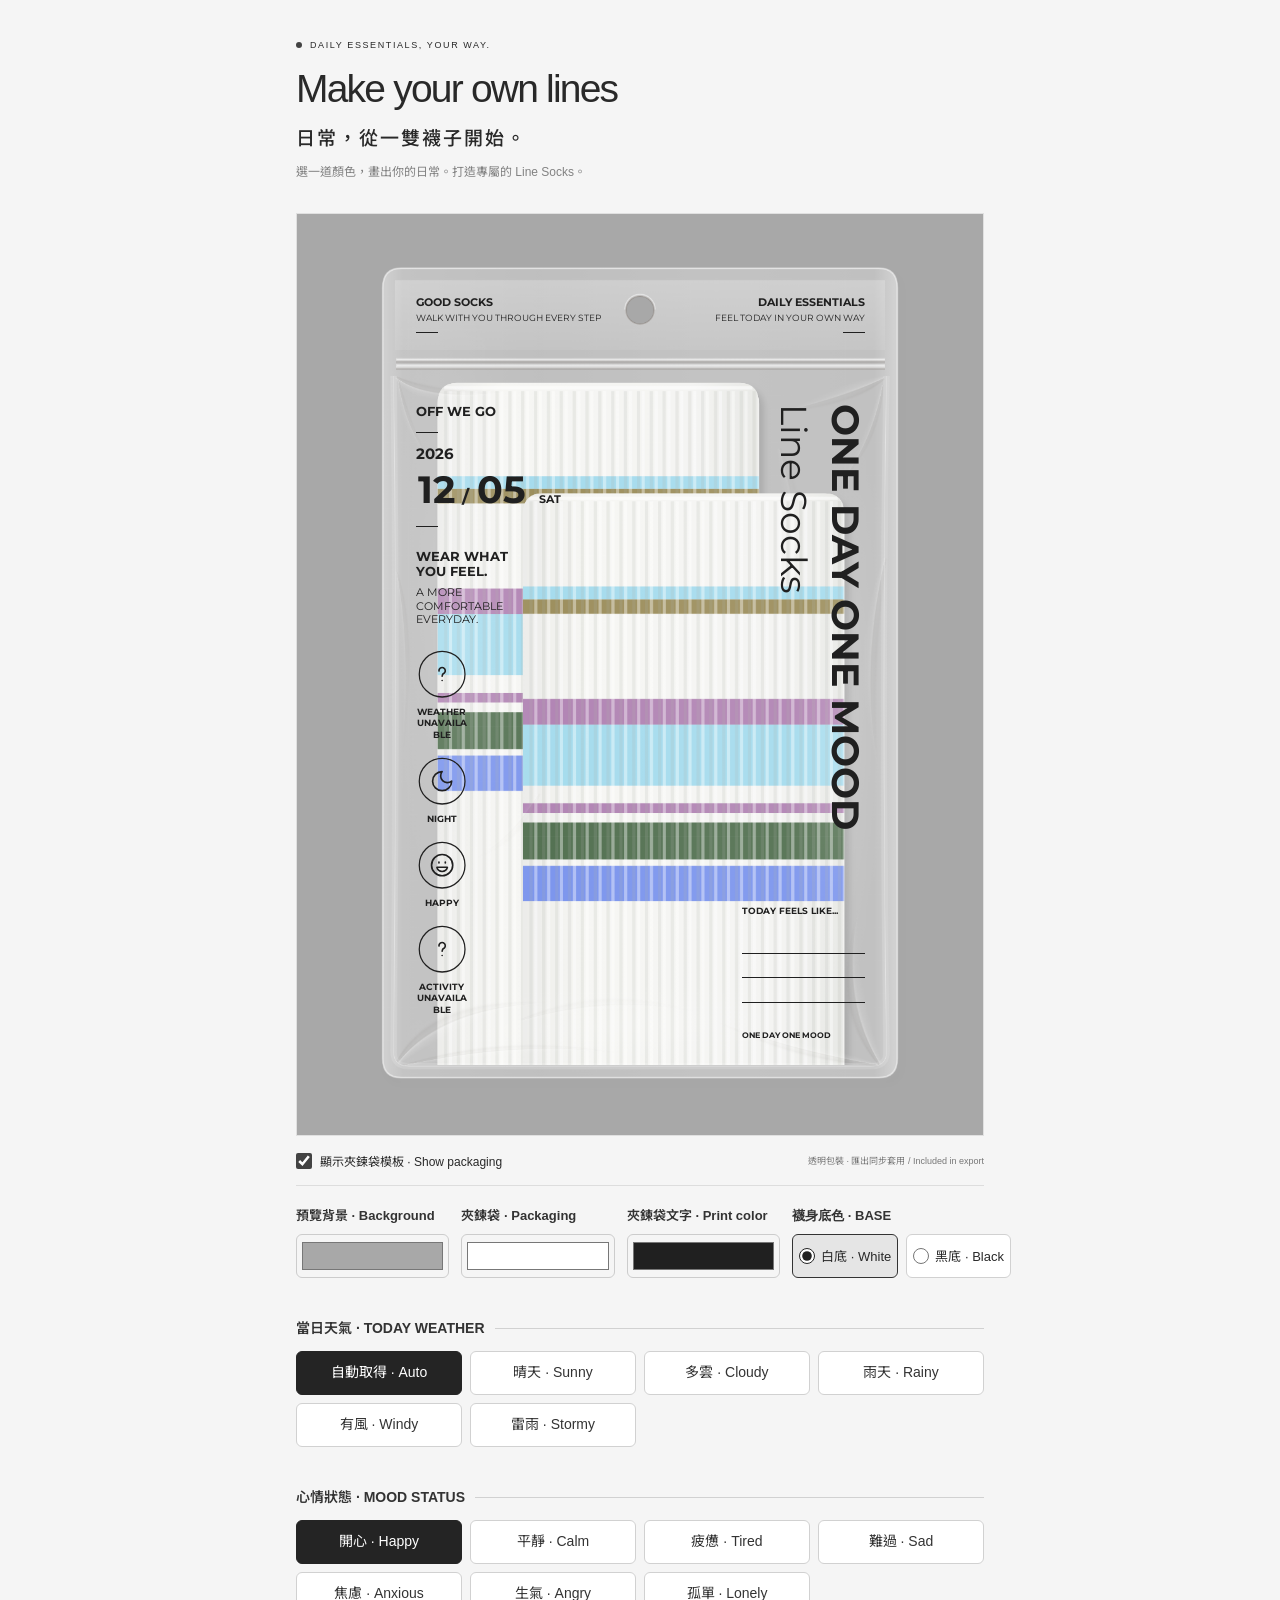
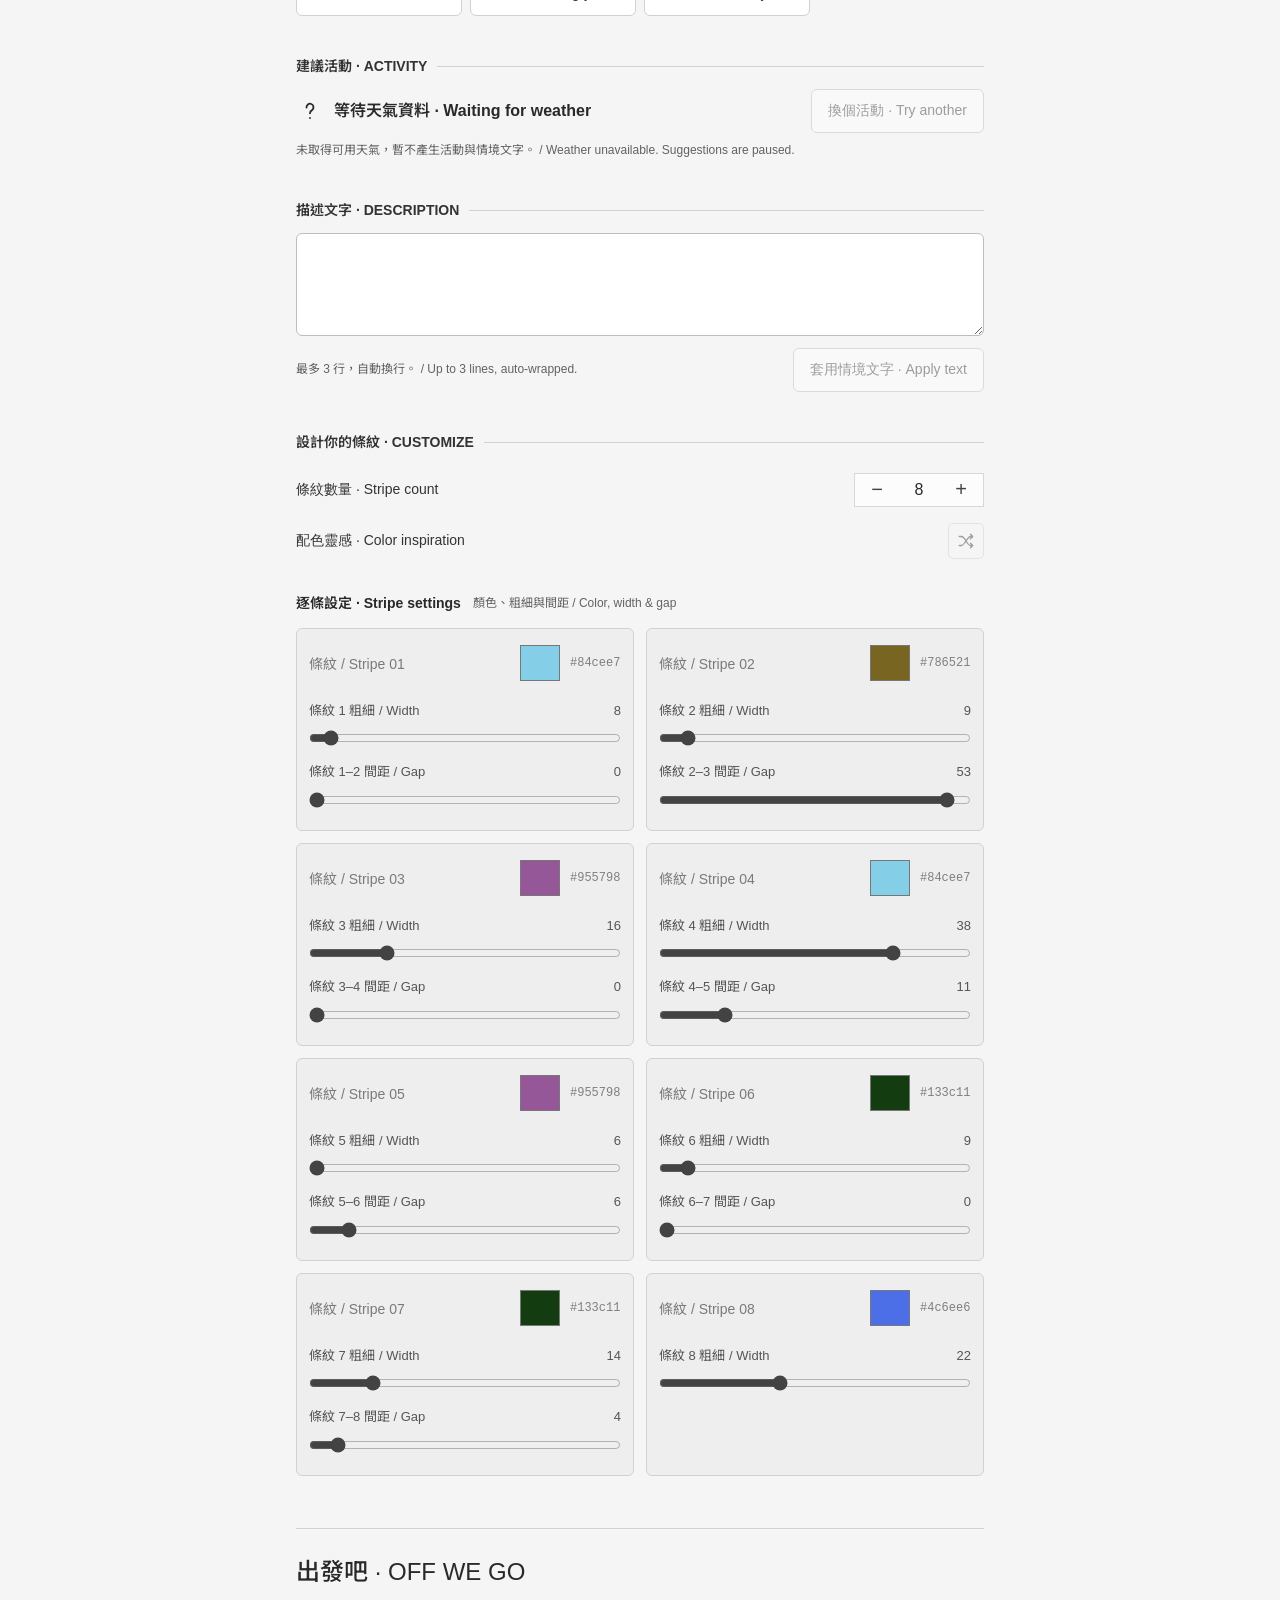
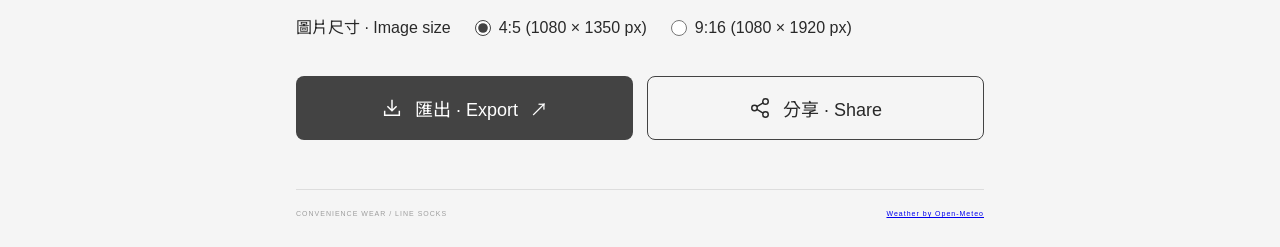
==== linesocks/index.html @ 10f32fdc "Add files via upload" ====
<!doctype html>
<html lang="zh-Hant" data-sock-drag="disabled"><head>
<meta charset="UTF-8"><meta name="viewport" content="width=device-width, initial-scale=1">
<meta name="theme-color" content="#f5f5f5"><title>LINE SOCKS — 樣稿生成器</title>
<link rel="stylesheet" href="style.css?v=20260914-bilingual-ui"><script src="app.js?v=20260914-bilingual-ui" defer=""></script>
<link rel="stylesheet" href="https://fonts.googleapis.com/css2?family=Montserrat:wght@400;700&amp;display=swap"><link rel="stylesheet" href="https://fonts.googleapis.com/css2?family=Roboto%20Condensed:wght@400;700&amp;display=swap"><link rel="stylesheet" href="https://fonts.googleapis.com/css2?family=Oswald:wght@400;700&amp;display=swap"><link rel="stylesheet" href="https://fonts.googleapis.com/css2?family=Noto%20Sans%20TC:wght@400;700&amp;display=swap"><link rel="stylesheet" href="https://fonts.googleapis.com/css2?family=Inter:wght@400;700&amp;display=swap"><script id="saved-developer-settings" type="application/json">{
  "version": 1,
  "textSizes": {
    "1": 14,
    "3": 14,
    "4": 20,
    "6": 24,
    "7": 60,
    "8": 18,
    "9": 20,
    "10": 18,
    "11": 16,
    "12": 16,
    "13": 16,
    "14": 14,
    "15": 14,
    "16": 14,
    "17": 14,
    "18": 60,
    "19": 56,
    "20": 14,
    "21": 16,
    "22": 16,
    "23": 16,
    "24": 16,
    "25": 12,
    "26": 12,
    "27": 12
  },
  "iconSizes": [
    40,
    40,
    40,
    40
  ],
  "ringSizes": [
    72,
    72,
    72,
    72
  ],
  "font": "Montserrat",
  "socks": {
    "scale": 260,
    "x": -160,
    "y": 710
  }
}</script></head>
<body>
<aside class="sock-mini" aria-label="襪子即時縮圖" aria-hidden="true">
<canvas id="sock-mini-canvas" width="320" height="320" aria-label="即時襪筒條紋預覽"></canvas>
</aside>
<main class="app">
<section class="intro"><div class="eyebrow"><span class="dot"></span> DAILY ESSENTIALS, YOUR WAY.</div><h1>Make your own lines<span>日常，從一雙襪子開始。</span></h1><p>選一道顏色，畫出你的日常。打造專屬的 Line Socks。</p></section>
<section class="preview-section" aria-label="襪子樣稿預覽"><div class="preview-label"><span>YOUR LINE SOCKS</span><span><i></i> LIVE PREVIEW</span></div><div class="preview-artwork"><canvas id="preview" width="1080" height="1350" aria-label="自訂條紋襪子預覽" class="" title="未取得天氣：請允許瀏覽器定位並確認網路。天色暫依本機 06:00–18:00 判斷。"></canvas><div id="package-text-layer" class="package-text-layer" aria-label="夾鍊袋文字">
  <div class="package-header">
    <div class="package-stack package-header-copy">
      <span class="package-text package-heading" data-text-key="0" data-size="18" style="font-size: 18px;">GOOD SOCKS</span>
      <span class="package-text package-small" data-text-key="1" data-size="11" style="font-size: 14px;">WALK WITH YOU THROUGH EVERY STEP</span>
      <div class="package-rule" aria-hidden="true"></div>
    </div>
    <div class="package-stack package-header-copy package-align-right">
      <span class="package-text package-heading" data-text-key="2" data-size="18" style="font-size: 18px;">DAILY ESSENTIALS</span>
      <span class="package-text package-small" data-text-key="3" data-size="11" style="font-size: 14px;">FEEL TODAY IN YOUR OWN WAY</span>
      <div class="package-rule" aria-hidden="true"></div>
    </div>
  </div>
  <div class="package-body">
    <div class="package-column package-left">
      <div class="package-stack package-date-block">
        <span class="package-text package-heading" data-text-key="4" data-size="22" style="font-size: 20px;">OFF WE GO</span>
        <div class="package-rule" aria-hidden="true"></div>
        <div class="package-stack package-calendar">
          <span class="package-text package-heading" data-text-key="6" data-size="24" data-dynamic="year" style="font-size: 24px;">2026</span>
          <div class="package-date-row">
            <div class="package-date-value">
              <span class="package-text package-heading" data-text-key="7" data-size="52" data-dynamic="month" style="font-size: 60px;">09</span>
              <span class="package-text package-heading" data-text-key="28" data-size="28" style="font-size: 28px;">/</span>
              <span class="package-text package-heading" data-text-key="29" data-size-source="7" data-size="52" data-dynamic="date" style="font-size: 60px;">13</span>
            </div>
            <span class="package-text package-heading" data-text-key="8" data-size="16" data-dynamic="weekday" style="font-size: 18px;">SUN</span>
          </div>
        </div>
        <div class="package-rule" aria-hidden="true"></div>
      </div>
      <div class="package-stack package-message">
        <span class="package-text package-heading" data-text-key="9" data-size="17" style="font-size: 20px;">WEAR WHAT YOU FEEL.</span>
        <span class="package-text" data-text-key="10" data-size="13" style="font-size: 18px;">A MORE COMFORTABLE EVERYDAY.</span>
      </div>
      <div class="package-status-list">
        <div class="package-status-item" data-status-index="0"><svg class="package-status-icon" aria-hidden="true" viewBox="0 0 76 76" width="76" height="76" data-icon="unknown"><circle fill="none" stroke="currentColor" stroke-width="2" cx="38" cy="38" r="36"></circle><svg viewBox="0 0 24 24" x="18" y="18" width="40" height="40"><path fill="none" stroke="currentColor" stroke-width="1.55" stroke-linecap="round" stroke-linejoin="round" d="M9 9a3 3 0 1 1 5 2c-2 1-2 2-2 3 M12 18h.01"></path></svg></svg><span class="package-text package-caption package-heading" data-text-key="14" data-size="12" data-dynamic="weather" style="font-size: 14px;">WEATHER UNAVAILABLE</span></div>
        <div class="package-status-item" data-status-index="1"><svg class="package-status-icon" aria-hidden="true" viewBox="0 0 76 76" width="76" height="76" data-icon="sunny"><circle fill="none" stroke="currentColor" stroke-width="2" cx="38" cy="38" r="36"></circle><svg viewBox="0 0 24 24" x="18" y="18" width="40" height="40"><path fill="none" stroke="currentColor" stroke-width="1.55" stroke-linecap="round" stroke-linejoin="round" d="M12 2v2 M12 20v2 M4.93 4.93l1.41 1.41 M17.66 17.66l1.41 1.41 M2 12h2 M20 12h2 M6.34 17.66l-1.41 1.41 M19.07 4.93l-1.41 1.41 M16 12a4 4 0 1 1-8 0 4 4 0 0 1 8 0"></path></svg></svg><span class="package-text package-caption package-heading" data-text-key="15" data-size="12" data-dynamic="day" style="font-size: 14px;">DAY</span></div>
        <div class="package-status-item" data-status-index="2"><svg class="package-status-icon" aria-hidden="true" viewBox="0 0 76 76" width="76" height="76" data-icon="happy"><circle fill="none" stroke="currentColor" stroke-width="2" cx="38" cy="38" r="36"></circle><svg viewBox="0 0 24 24" x="18" y="18" width="40" height="40"><path fill="none" stroke="currentColor" stroke-width="1.55" stroke-linecap="round" stroke-linejoin="round" d="M12 22a10 10 0 1 0 0-20 10 10 0 0 0 0 20 M8 14s1.5 2 4 2 4-2 4-2 M9 9h.01 M15 9h.01"></path></svg></svg><span class="package-text package-caption package-heading" data-text-key="16" data-size="12" data-dynamic="mood" style="font-size: 14px;">HAPPY</span></div>
        <div class="package-status-item" data-status-index="3"><svg class="package-status-icon" aria-hidden="true" viewBox="0 0 76 76" width="76" height="76" data-icon="dream"><circle fill="none" stroke="currentColor" stroke-width="2" cx="38" cy="38" r="36"></circle><svg viewBox="0 0 24 24" x="18" y="18" width="40" height="40"><path fill="none" stroke="currentColor" stroke-width="1.55" stroke-linecap="round" stroke-linejoin="round" d="M21 15a4 4 0 0 1-4 4H8l-5 3V7a4 4 0 0 1 4-4h10a4 4 0 0 1 4 4Z"></path></svg></svg><span class="package-text package-caption package-heading" data-text-key="17" data-dynamic="activity" data-size="12" style="font-size: 14px;">THOUGHT</span></div>
      </div>
    </div>
    <div class="package-column package-right">
      <div class="package-brand">
        <span class="package-text package-product" data-text-key="19" data-size="36" style="font-size: 56px;">Line Socks</span>
        <span class="package-text package-heading package-slogan" data-text-key="18" data-size="52" style="font-size: 60px;">ONE DAY ONE MOOD</span>
      </div>
      <div class="package-stack package-note">
        <span class="package-text package-heading" data-text-key="20" data-size="17" style="font-size: 14px;">TODAY FEELS LIKE...</span>
        <div class="package-note-lines">
          <span class="package-text package-description" data-text-key="22" data-size="14" data-dynamic="note"></span>
          <div class="package-rule package-rule-full" aria-hidden="true"></div>
          <div class="package-rule package-rule-full" aria-hidden="true"></div>
          <div class="package-rule package-rule-full" aria-hidden="true"></div>
        </div>
      </div>
      <span class="package-text package-heading package-footer-copy" data-text-key="25" data-size="15" style="font-size: 12px;">ONE DAY ONE MOOD</span>
    </div>
  </div>
</div></div><div class="preview-footer"><span>CREW SOCKS / RIBBED COTTON</span><span>01 — 01</span></div></section>
<div class="packaging-control"><label for="packaging"><input id="packaging" type="checkbox" checked=""> 顯示夾鍊袋模板 · Show packaging</label><span>透明包裝 · 匯出同步套用 / Included in export</span></div>

<section class="scene-editor user-section" aria-label="配色設定"><div id="scene-color-controls"></div><div class="sock-base-inline" role="group" aria-labelledby="sock-base-label"><span id="sock-base-label" class="control-title">襪身底色 · BASE</span><div class="sock-base-options"><label><input type="radio" name="sock-base" value="white" checked> 白底 · White</label><label><input type="radio" name="sock-base" value="black"> 黑底 · Black</label></div></div></section>
<section class="mood-editor user-section" aria-labelledby="weather-title"><div class="mood-fields"><fieldset class="icon-field"><legend id="weather-title" class="control-title">當日天氣 · TODAY WEATHER</legend><div id="weather-choice" class="icon-options"></div></fieldset></div></section>
<section class="mood-editor user-section" aria-labelledby="mood-title"><div class="mood-fields"><fieldset class="icon-field"><legend id="mood-title" class="control-title">心情狀態 · MOOD STATUS</legend><div id="mood-choice" class="icon-options"></div></fieldset></div></section>
<section class="mood-editor user-section" aria-labelledby="activity-title"><div class="mood-fields"><fieldset class="icon-field activity-field"><legend id="activity-title" class="control-title">建議活動 · ACTIVITY</legend>
<div class="activity-toolbar"><div id="activity-result" class="activity-result" aria-live="polite">等待情境資料 · Waiting for scenarios</div>
<button type="button" id="regenerate-activity" disabled>換個活動 · Try another</button></div>
<p id="scenario-status" role="status">載入情境資料中… / Loading scenarios…</p>
<label id="scenario-file-field" hidden>載入情境 JSON · Load scenarios<input id="scenario-file" type="file" accept=".json,application/json"></label>
</fieldset></div></section>
<section class="mood-editor user-section" aria-labelledby="description-title"><div class="mood-fields"><div class="note-field"><label id="description-title" for="mood-note" class="control-title">描述文字 · DESCRIPTION</label><textarea id="mood-note" rows="3" aria-describedby="note-help"></textarea><div class="note-toolbar"><span id="note-help">最多 3 行，自動換行。 / Up to 3 lines, auto-wrapped.</span><button type="button" id="apply-thought" disabled>套用情境文字 · Apply text</button></div></div></div></section>
<section class="editor user-section" aria-labelledby="editor-title"><div class="section-heading"><h2 id="editor-title" class="control-title">設計你的條紋 · CUSTOMIZE</h2></div>
<div class="control-row"><label for="count" class="setting-label"><span class="number">01</span>條紋數量 · Stripe count</label><div class="stepper"><button id="minus" aria-label="減少條紋 · Fewer stripes" type="button">−</button><output id="count-output">6</output><button id="plus" aria-label="增加條紋 · More stripes" type="button" disabled="">+</button></div><input type="hidden" id="count" value="6"></div>
<div class="preset-row scenario-palette-row">

<div class="palette-toolbar"><span id="palette-label" class="setting-label"><span class="number">02</span>配色靈感 · Color inspiration</span><div id="presets" aria-labelledby="palette-label"></div><button id="generate-stripes" type="button" disabled aria-label="重組條紋 · Shuffle stripes" title="重組條紋 · Shuffle stripes"><svg width="18" height="18" viewBox="0 0 24 24" fill="none" stroke="currentColor" stroke-width="1.7" stroke-linecap="round" stroke-linejoin="round" aria-hidden="true"><path d="m18 3 3 3-3 3M18 15l3 3-3 3M3 6h3c5 0 7 12 12 12h3M3 18h3c2 0 4-3 6-6s4-6 6-6h3"/></svg></button></div>
</div>
<section class="stripe-settings" aria-labelledby="stripe-settings-title"><h3 id="stripe-settings-title">逐條設定 · Stripe settings<span>顏色、粗細與間距 / Color, width & gap</span></h3><div id="colors"></div></section>

</section>
<section class="export-section"><div><h2>出發吧 · OFF WE GO</h2><div class="export-size" role="group" aria-labelledby="export-size-label"><span id="export-size-label">圖片尺寸 · Image size</span><label><input type="radio" name="export-size" value="1350" checked> 4:5 (1080 × 1350 px)</label><label><input type="radio" name="export-size" value="1920"> 9:16 (1080 × 1920 px)</label></div></div><div class="export-actions"><button id="export" type="button"><svg width="18" height="18" viewBox="0 0 24 24" fill="none" stroke="currentColor" stroke-width="1.6" aria-hidden="true"><path d="M12 3v12m-5-5 5 5 5-5M4 15v5h16v-5"></path></svg>匯出 · Export<span>↗</span></button><button id="share-preview" type="button"><svg width="18" height="18" viewBox="0 0 24 24" fill="none" stroke="currentColor" stroke-width="1.6" aria-hidden="true"><circle cx="18" cy="5" r="3"></circle><circle cx="6" cy="12" r="3"></circle><circle cx="18" cy="19" r="3"></circle><path d="m8.6 10.5 6.8-4M8.6 13.5l6.8 4"></path></svg>分享 · Share</button></div><p id="status" role="status" aria-live="polite"></p></section>
<footer><span>CONVENIENCE WEAR / LINE SOCKS</span><a href="https://open-meteo.com/" target="_blank" rel="noopener noreferrer">Weather by Open-Meteo</a></footer>
</main>



</body></html>
---- linesocks/style.css ----
:root{color-scheme:light;--paper:#f5f5f5;--ink:#292929;--muted:#888888;--line:#dddddd;--accent:#434343}*{-webkit-box-sizing:border-box;box-sizing:border-box}body{margin:0;background:var(--paper);color:var(--ink);font-family:Arial,"Noto Sans TC",sans-serif;-webkit-font-smoothing:antialiased}button,input{font:inherit}button{cursor:pointer}button:focus-visible,a:focus-visible,input:focus-visible{outline:3px solid #afafaf;outline-offset:4px}.app{max-width:768px;margin:auto;padding:0 40px}header{display:-webkit-box;display:-ms-flexbox;display:flex;-webkit-box-align:center;-ms-flex-align:center;align-items:center;-webkit-box-pack:justify;-ms-flex-pack:justify;justify-content:space-between;border-bottom:1px solid var(--line);padding:32px 0 27px}.brand{font-size:21px;line-height:.95;letter-spacing:-1px;font-weight:900;text-decoration:none;color:var(--ink)}.brand span{display:block;font-size:7px;letter-spacing:1.15px;margin-top:10px;font-weight:400}.edition{text-align:right;font-size:9px;letter-spacing:1.2px;line-height:1.8;color:#777777}.intro{padding:40px 0 29px}.eyebrow{font-size:9px;letter-spacing:1.6px;display:-webkit-box;display:-ms-flexbox;display:flex;gap:8px;-webkit-box-align:center;-ms-flex-align:center;align-items:center}.dot{height:6px;width:6px;border-radius:50%;background:var(--accent)}h1{font-size:39px;letter-spacing:-1.8px;font-weight:500;margin:17px 0 12px}h1 span{display:block;font-size:19px;letter-spacing:2px;margin-top:12px;font-weight:500}.intro p{font-size:12px;color:#828282;line-height:1.8;margin:0}.preview-section{position:relative;border:1px solid #e0e0e0;background:#ebebeb;overflow:hidden}.preview-label,.preview-footer{position:absolute;left:22px;right:22px;display:-webkit-box;display:-ms-flexbox;display:flex;-webkit-box-pack:justify;-ms-flex-pack:justify;justify-content:space-between;z-index:1;font-size:8px;letter-spacing:1.1px;color:#787878}.preview-label{top:20px}.preview-label span:last-child{display:-webkit-box;display:-ms-flexbox;display:flex;-webkit-box-align:center;-ms-flex-align:center;align-items:center;gap:5px}.preview-label i{width:4px;height:4px;background:#717171;border-radius:50%}.preview-footer{bottom:17px;font-size:7px}canvas{display:block;width:100%;height:auto}.editor{margin-top:31px}.section-heading{display:-webkit-box;display:-ms-flexbox;display:flex;-webkit-box-pack:justify;-ms-flex-pack:justify;justify-content:space-between;-webkit-box-align:center;-ms-flex-align:center;align-items:center;padding-bottom:20px;border-bottom:1px solid var(--line)}h2,h3{margin:0;font-size:14px;font-weight:500}.section-heading h2 span{font-size:11px;color:#949494;margin-left:10px;font-weight:400}.text-button{background:none;border:0;font-size:11px;color:#7b7b7b;padding:8px 0 8px 12px}.control-row{display:-webkit-box;display:-ms-flexbox;display:flex;-webkit-box-align:center;-ms-flex-align:center;align-items:center;-webkit-box-pack:justify;-ms-flex-pack:justify;justify-content:space-between;-ms-flex-wrap:wrap;flex-wrap:wrap;padding:20px 0;border-bottom:1px solid var(--line)}label,h3{font-size:12px}.number{font-size:9px;letter-spacing:.5px;color:#989898;margin-right:13px}.stepper{display:-webkit-box;display:-ms-flexbox;display:flex;-webkit-box-align:center;-ms-flex-align:center;align-items:center;border:1px solid #d8d8d8;background:#fcfcfc;height:34px}.stepper button{border:0;background:none;width:36px;height:32px;font-size:19px;color:var(--accent)}.stepper button:disabled{opacity:.25;cursor:default}.stepper output{font-size:12px;min-width:29px;text-align:center}.thickness output{font-size:11px;color:#777777}.range-wrap{width:100%;display:-webkit-box;display:-ms-flexbox;display:flex;-webkit-box-align:center;-ms-flex-align:center;align-items:center;gap:16px;margin-top:21px;color:#929292;font-size:10px}input[type=range]{width:100%;height:3px;accent-color:var(--accent);cursor:pointer}.color-heading{display:-webkit-box;display:-ms-flexbox;display:flex;-webkit-box-align:center;-ms-flex-align:center;align-items:center;-webkit-box-pack:justify;-ms-flex-pack:justify;justify-content:space-between;padding:23px 0 17px}.color-heading>span{font-size:9px;color:#979797}.color-row{display:-webkit-box;display:-ms-flexbox;display:flex;-webkit-box-align:center;-ms-flex-align:center;align-items:center;gap:11px;margin-bottom:9px;background:#eeeeee;padding:11px 13px}.color-row>span{font-size:10px;min-width:47px;color:#7a7a7a}.swatches{display:-webkit-box;display:-ms-flexbox;display:flex;gap:8px;-webkit-box-flex:1;-ms-flex:1;flex:1}.swatch{border:2px solid transparent;background:var(--swatch);width:23px;height:23px;border-radius:50%;-webkit-box-shadow:inset 0 0 0 1px #0000000c;box-shadow:inset 0 0 0 1px #0000000c;padding:0}.swatch[aria-pressed=true]{outline:1px solid var(--accent);outline-offset:3px}.custom-color{width:24px;height:24px;padding:0;border:0;background:none;cursor:pointer}.hex{font-family:monospace;font-size:10px;color:#7f7f7f;min-width:51px}.preset-row{display:-webkit-box;display:-ms-flexbox;display:flex;-webkit-box-align:center;-ms-flex-align:center;align-items:center;gap:15px;padding:16px 0 4px}.preset-row>span{font-size:10px;color:#8e8e8e}#presets{display:-webkit-box;display:-ms-flexbox;display:flex;gap:7px}.preset{display:-webkit-box;display:-ms-flexbox;display:flex;gap:3px;border:1px solid #dbdbdb;border-radius:20px;padding:7px 10px;background:transparent}.preset i{width:10px;height:10px;border-radius:50%}.export-section{margin-top:29px;border-top:1px solid var(--line);padding:26px 0 23px;display:-webkit-box;display:-ms-flexbox;display:flex;-webkit-box-align:center;-ms-flex-align:center;align-items:center;-webkit-box-pack:justify;-ms-flex-pack:justify;justify-content:space-between;-ms-flex-wrap:wrap;flex-wrap:wrap}.export-section h2{font-size:15px}.export-section p{font-size:9px;color:#8e8e8e;letter-spacing:.4px;margin:8px 0 0}#export{display:-webkit-box;display:-ms-flexbox;display:flex;-webkit-box-align:center;-ms-flex-align:center;align-items:center;gap:11px;background:var(--accent);color:white;border:0;padding:17px 20px;font-size:12px;min-width:178px}#export:hover{background:#333333}#export>span{margin-left:auto}#export:disabled{opacity:.6}#status{width:100%;min-height:13px}footer{padding:20px 0 30px;border-top:1px solid var(--line);display:-webkit-box;display:-ms-flexbox;display:flex;-webkit-box-pack:justify;-ms-flex-pack:justify;justify-content:space-between;font-size:7px;letter-spacing:1px;color:#9d9d9d}@media(min-width:600px){.preview-section{max-height:650px}canvas{width:100%;max-height:650px;-o-object-fit:contain;object-fit:contain}}@media(max-width:520px){.app{padding:0 20px}header{padding:24px 0}.intro{padding-top:31px}h1{font-size:32px}h1 span{font-size:17px}.preview-label{left:14px;right:14px;font-size:6px}.preview-footer{left:14px;right:14px;font-size:5px}.swatches{gap:7px}.swatch{width:20px;height:20px}.color-row{gap:8px;padding:12px 10px}.hex{display:none}.export-section{gap:18px}#export{width:100%;-webkit-box-pack:center;-ms-flex-pack:center;justify-content:center}#export>span{margin-left:0}footer{font-size:6px;letter-spacing:.5px}}@media(prefers-reduced-motion:no-preference){button{-webkit-transition:background .15s,opacity .15s;transition:background .15s,opacity .15s}}

/* Keep the on-screen artwork identical to the exported 4:5 image. */
.preview-section{background:#f16625;max-height:none}.preview-label,.preview-footer{display:none}canvas{max-height:none;-o-object-fit:initial;object-fit:initial}

.stripe-slider{display:grid;grid-template-columns:1fr auto;-webkit-box-align:center;-ms-flex-align:center;align-items:center;gap:12px;background:#eeeeee;padding:4px 14px 18px;margin-top:-9px;margin-bottom:12px}.stripe-slider label{font-size:10px;color:#7a7a7a}.stripe-slider output{font-size:11px;font-variant-numeric:tabular-nums;color:var(--accent)}.stripe-slider input{grid-column:1/-1;margin:4px 0;width:100%;height:4px}.gap-slider{margin:0 0 12px;padding:8px 14px 16px;background:transparent;border-left:2px solid #dbdbdb}.color-heading>span{text-align:right;line-height:1.6;margin-left:12px}

.packaging-control{display:-webkit-box;display:-ms-flexbox;display:flex;-webkit-box-pack:justify;-ms-flex-pack:justify;justify-content:space-between;-webkit-box-align:center;-ms-flex-align:center;align-items:center;gap:12px;padding:16px 0;border-bottom:1px solid var(--line)}.packaging-control label{display:-webkit-box;display:-ms-flexbox;display:flex;-webkit-box-align:center;-ms-flex-align:center;align-items:center;gap:8px;font-size:12px;cursor:pointer}.packaging-control input{accent-color:var(--accent);width:16px;height:16px;margin:0}.packaging-control>span{font-size:9px;color:#777;text-align:right}

.mood-editor{margin-top:28px;padding-top:24px;border-top:1px solid var(--line)}.mood-editor h2 span{font-size:11px;color:#888;margin-left:10px}.mood-editor p{font-size:11px;color:#777;line-height:1.6}.mood-fields{display:grid;grid-template-columns:1fr 1fr;gap:16px}.mood-fields label{display:-webkit-box;display:-ms-flexbox;display:flex;-webkit-box-orient:vertical;-webkit-box-direction:normal;-ms-flex-direction:column;flex-direction:column;gap:9px;font-size:10px;letter-spacing:.6px;position: relative}.mood-fields select,.mood-fields textarea{border:1px solid #ccc;background:#fff;color:#222;padding:12px;width:100%;border-radius:0;font:12px Arial,sans-serif}.note-field{grid-column:1/-1}.mood-fields textarea{resize:vertical;line-height:1.7}.note-field span{font-size:10px;color:#777;letter-spacing:0;position: absolute;bottom: 14px;right: 0;}@media(max-width:380px){.mood-fields{grid-template-columns:1fr}}

.icon-field{border:0;padding:0;margin:0;min-width:0;grid-column:1/-1}.icon-field legend{font-size:11px;margin-bottom:10px}.icon-options{display:-webkit-box;display:-ms-flexbox;display:flex;gap:8px;-ms-flex-wrap:wrap;flex-wrap:wrap}.icon-option{display:-webkit-box;display:-ms-flexbox;display:flex;-webkit-box-orient:vertical;-webkit-box-direction:normal;-ms-flex-direction:column;flex-direction:column;-webkit-box-align:center;-ms-flex-align:center;align-items:center;gap:7px;min-width:64px;padding:10px 13px;border:1px solid #ccc;background:#fafafa;color:#555;font-size:10px}.icon-option[aria-pressed=true]{border-color:#222;background:#e5e5e5;color:#111;-webkit-box-shadow:inset 0 0 0 1px #222;box-shadow:inset 0 0 0 1px #222}.option-symbol{font-family:Arial,sans-serif;font-size:25px;line-height:30px;-webkit-filter:grayscale(1);filter:grayscale(1)}

.icon-options{display:grid;grid-template-columns:repeat(4,minmax(0,1fr));gap:8px}.icon-option{min-width:0;min-height:84px;padding:13px 6px;gap:9px;border-radius:3px}.option-symbol{display:-webkit-box;display:-ms-flexbox;display:flex;-webkit-box-align:center;-ms-flex-align:center;align-items:center;-webkit-box-pack:center;-ms-flex-pack:center;justify-content:center;width:28px;height:28px;-webkit-filter:none;filter:none}.option-symbol svg{display:block;width:28px;height:28px}.icon-field{padding:17px 0;border-top:1px solid #dedede}.icon-field legend{padding:0 6px 0 0;font-size:11px;color:#555}.mood-fields{gap:13px}.mood-editor h2{margin-bottom:15px}#local-date{padding:12px 14px;background:#ededed;font-variant-numeric:tabular-nums;margin-bottom:23px}.note-field{padding-top:10px}.icon-option[aria-pressed=true]{background:#242424;color:#fff;border-color:#242424;-webkit-box-shadow:none;box-shadow:none}.day-night-status{display:-webkit-box;display:-ms-flexbox;display:flex;-webkit-box-align:center;-ms-flex-align:center;align-items:center;gap:10px;min-height:52px;padding:10px 13px;border:1px solid #ccc;background:#fafafa;font-size:11px;font-weight:700;letter-spacing:.8px}.day-night-status svg{width:25px;height:25px}

.developer-panel{margin-top:12px;border:1px solid #d5d5d5;background:#f0f0f0}.developer-panel summary{display:-webkit-box;display:-ms-flexbox;display:flex;-webkit-box-align:center;-ms-flex-align:center;align-items:center;gap:9px;padding:15px;cursor:pointer;font-size:12px;list-style:none}.developer-panel summary::-webkit-details-marker{display:none}.developer-panel summary>span{margin-left:auto;font-size:10px;color:#777}.developer-panel summary::after{content:'+';font-size:18px}.developer-panel[open] summary::after{content:'−'}.developer-body{padding:0 16px 20px;border-top:1px solid #ddd}.developer-body>p{font-size:11px;color:#777;line-height:1.7}.developer-body h3{margin:20px 0 12px}.developer-size-row{display:grid;grid-template-columns:minmax(0,1fr) 64px 18px;-webkit-box-align:center;-ms-flex-align:center;align-items:center;gap:9px;padding:8px 0;border-bottom:1px solid #dedede;font-size:10px}.developer-size-row>span:first-child{overflow-wrap:anywhere;line-height:1.5}.developer-size-row input{width:64px;border:1px solid #ccc;background:#fff;color:#222;padding:7px;font-size:12px}.developer-size-row>span:last-child{color:#888}

/* Viewport-level developer tools, independent of the page's 768px column. */
.developer-panel{position:fixed;z-index:100;right:16px;top:88px;margin:0;width:44px;border:1px solid #d5d5d5;border-radius:8px;background:#f5f5f5;-webkit-box-shadow:0 6px 24px #00000018;box-shadow:0 6px 24px #00000018}
.developer-panel:not([open]) summary{width:42px;height:44px;padding:12px;gap:0;font-size:0;-webkit-box-pack:center;-ms-flex-pack:center;justify-content:center}
.developer-panel:not([open]) summary>span,.developer-panel:not([open]) summary::after{display:none}
.developer-panel summary svg{-ms-flex-negative:0;flex-shrink:0}
.developer-panel[open]{width:min(360px,calc(100vw - 32px));max-height:calc(100dvh - 104px);display:-webkit-box;display:-ms-flexbox;display:flex;-webkit-box-orient:vertical;-webkit-box-direction:normal;-ms-flex-direction:column;flex-direction:column;overflow:hidden}
.developer-panel[open] summary{-ms-flex-negative:0;flex-shrink:0;min-height:48px;padding:14px;font-size:12px;background:#f5f5f5}
.developer-panel[open] .developer-body{overflow-y:auto;overscroll-behavior:contain;min-height:0}
@media(max-width:520px){.developer-panel{right:10px;top:16px}.developer-panel[open]{width:min(360px,calc(100vw - 20px));max-height:calc(100dvh - 32px)}}

/* Explicit body height also works with the native details content wrapper. */
.developer-panel[open] .developer-body{
  -webkit-box-sizing:border-box;
  box-sizing:border-box;
  max-height:calc(100vh - 156px);
  max-height:calc(100dvh - 156px);
  overflow-y:auto;
  overflow-x:hidden;
  overscroll-behavior-y:contain;
  scrollbar-gutter:stable;
  scrollbar-width:thin;
  scrollbar-color:#999 #ededed;
}
.developer-body::-webkit-scrollbar{width:8px}
.developer-body::-webkit-scrollbar-track{background:#ededed}
.developer-body::-webkit-scrollbar-thumb{background:#999;border:2px solid #ededed;border-radius:8px}
@media(max-width:520px){
  .developer-panel[open] .developer-body{
    max-height:calc(100vh - 84px);
    max-height:calc(100dvh - 84px);
  }
}

.font-picker{display:-webkit-box;display:-ms-flexbox;display:flex;-webkit-box-orient:vertical;-webkit-box-direction:normal;-ms-flex-direction:column;flex-direction:column;gap:10px;margin-top:18px;font-size:12px}.font-picker select{width:100%;padding:10px;border:1px solid #ccc;background:white;color:#222}#font-status{font-size:10px;line-height:1.6;color:#777}

.sock-axis{display:grid;grid-template-columns:1fr auto;gap:12px;padding:13px 0;font-size:11px}.sock-axis output{font-variant-numeric:tabular-nums;color:#666}.sock-axis input{grid-column:1/-1;margin:5px 0;height:5px}.axis-help{font-size:10px;color:#777;line-height:1.7}

.scene-editor{margin-top:28px;padding-top:24px;border-top:1px solid var(--line)}#scene-color-controls{display:grid;grid-template-columns:repeat(3,minmax(0,1fr));gap:12px;margin-top:18px}.scene-color-field{border:0;padding:10px 0;margin:0;min-width:0}.scene-color-field legend{font-size:12px;padding:0}.scene-color-row{display:-webkit-box;display:-ms-flexbox;display:flex;padding:0}.scene-color-row .custom-color{width:100%;height:44px;border:1px solid #ccc;border-radius:3px;padding:3px;cursor:pointer}#mood-choice{grid-template-columns:repeat(4,minmax(0,1fr))}

/* Neutral translucent shadow blends with every preview background.
   Canvas reads these CSS values so downloaded PNGs retain the same shadow. */
#preview{
  --sock-shadow-color:rgba(0,0,0,.22);
  --sock-shadow-blur:12px;
  --sock-shadow-x:7px;
  --sock-shadow-y:10px;
}


#save-html-settings{padding:10px 14px;border:0;background:#242424;color:white;font-size:12px;cursor:pointer}#save-html-status{font-size:11px;line-height:1.7;color:#666}#preview{cursor:-webkit-grab;cursor:grab}#preview.dragging-socks{cursor:-webkit-grabbing;cursor:grabbing}




/* Packaging typography: one print surface, normal-flow HTML within its padding. */
.package-text-layer{
 position:absolute;inset:0 auto auto 0;width:1080px;height:1350px;
 padding:80px 186px 96px 188px;-webkit-box-sizing:border-box;box-sizing:border-box;z-index:2;
 display:-webkit-box;
 display:-ms-flexbox;
 display:flex;-webkit-box-orient:vertical;-webkit-box-direction:normal;-ms-flex-direction:column;flex-direction:column;gap:112px;overflow:hidden;
 color:#202020;font-family:var(--package-font,Arial,sans-serif);pointer-events:none;
}
.package-text-layer[hidden]{display:none}
.package-text-layer *{position:static;-webkit-box-sizing:border-box;box-sizing:border-box}
.package-header{display:grid;grid-template-columns:1fr 1fr;gap:56px;-webkit-box-align:start;-ms-flex-align:start;align-items:start}
.package-stack{display:-webkit-box;display:-ms-flexbox;display:flex;-webkit-box-orient:vertical;-webkit-box-direction:normal;-ms-flex-direction:column;flex-direction:column;-webkit-box-align:start;-ms-flex-align:start;align-items:flex-start;gap:1em}
.package-header-copy{gap:4px;font-size:11px}
.package-align-right{-webkit-box-align:end;-ms-flex-align:end;align-items:flex-end;text-align:right}
.package-text{display:block;margin:0;padding:0;line-height:1.2;letter-spacing:normal;white-space:normal;overflow-wrap:anywhere;font-weight:400;font-family:inherit}
.package-heading{font-weight:700}
.package-small{white-space:nowrap}
.package-rule{width:34px;height:1px;min-height:1px;-ms-flex-negative:0;flex-shrink:0;background:currentColor}
.package-header-copy .package-rule{margin-top:10px}
.package-body{display:grid;grid-template-columns:minmax(0,1fr) 194px;-webkit-column-gap:76px;column-gap:76px;-webkit-box-align:start;-ms-flex-align:start;align-items:start;min-height:0}
.package-column{display:-webkit-box;display:-ms-flexbox;display:flex;-webkit-box-orient:vertical;-webkit-box-direction:normal;-ms-flex-direction:column;flex-direction:column;-webkit-box-align:start;-ms-flex-align:start;align-items:flex-start;gap:36px;min-width:0}
.package-date-block{gap:20px;width:100%}
.package-calendar{gap:6px}
.package-date-row{display:-webkit-box;display:-ms-flexbox;display:flex;-webkit-box-align:baseline;-ms-flex-align:baseline;align-items:baseline;gap:16px;white-space:nowrap}
.package-date-value{display:-webkit-box;display:-ms-flexbox;display:flex;-webkit-box-align:baseline;-ms-flex-align:baseline;align-items:baseline;gap:8px;white-space:nowrap}
.package-date-row .package-text{white-space:nowrap;padding: 0 2px;}
.package-message{gap:10px;width:100%;max-width: 168px;}
.package-status-list{display:-webkit-box;display:-ms-flexbox;display:flex;-webkit-box-orient:vertical;-webkit-box-direction:normal;-ms-flex-direction:column;flex-direction:column;gap:26px;width:80px}
.package-status-item{display:-webkit-box;display:-ms-flexbox;display:flex;-webkit-box-orient:vertical;-webkit-box-direction:normal;-ms-flex-direction:column;flex-direction:column;-webkit-box-align:center;-ms-flex-align:center;align-items:center;gap:12px;width:100%}
.package-status-icon{display:block;-ms-flex-negative:0;flex-shrink:0;overflow:visible}
.package-caption{text-align:center;width:100%;white-space:normal;overflow-wrap:anywhere;line-height:1.3}
.package-brand{display:-webkit-box;display:-ms-flexbox;display:flex;-webkit-box-align:start;-ms-flex-align:start;align-items:flex-start;-webkit-box-pack:end;-ms-flex-pack:end;justify-content:flex-end;gap:20px;width:100%}
.package-brand .package-text{-webkit-writing-mode:vertical-rl;-ms-writing-mode:tb-rl;writing-mode:vertical-rl;text-orientation:sideways;white-space:nowrap;line-height:1.05;overflow-wrap:normal}
.package-right{gap:40px;width:100%}
.package-note{gap:22px;width:100%;margin-top: 80px}
.package-note-lines{--note-leading:36px;display:grid;grid-template-columns:minmax(0,1fr);grid-template-rows:repeat(3,var(--note-leading));width:100%}
.package-description{grid-area:1 / 1 / 4 / 2;line-height:var(--note-leading);white-space:pre;overflow:hidden;min-width:0}
.package-note-lines>.package-rule{grid-column:1;-ms-flex-item-align:end;align-self:end;margin-bottom:2px}
.package-note-lines>.package-rule:nth-child(2){grid-row:1}
.package-note-lines>.package-rule:nth-child(3){grid-row:2}
.package-note-lines>.package-rule:nth-child(4){grid-row:3}
.package-rule-full{width:100%}
.package-footer-copy{margin-top:4px}

.activity-result{display:-webkit-box;display:-ms-flexbox;display:flex;-webkit-box-align:center;-ms-flex-align:center;align-items:center;gap:12px;padding:12px 0;font-size:15px;font-weight:600}.activity-result svg{width:28px;height:28px;fill:none;stroke:currentColor;stroke-width:1.55;stroke-linecap:round;stroke-linejoin:round}#scenario-status{font-size:12px;line-height:1.6;color:#666}#scenario-file-field:not([hidden]){display:-webkit-box;display:-ms-flexbox;display:flex;-webkit-box-orient:vertical;-webkit-box-direction:normal;-ms-flex-direction:column;flex-direction:column;gap:8px;margin-top:12px}#apply-thought{-ms-flex-item-align:start;align-self:flex-start;margin:8px 0}button:disabled{opacity:.45;cursor:not-allowed}

.icon-option.text-option{min-height:44px;padding:12px 6px;font-size:13px;-webkit-box-pack:center;-ms-flex-pack:center;justify-content:center}.text-option:focus-visible{outline:2px solid #222;outline-offset:3px}

:root{--package-font:Arial,sans-serif}
#mood-note,.package-description{font-family:var(--package-font);font-weight:400}

#presets{display:-webkit-box;display:-ms-flexbox;display:flex;-ms-flex-wrap:wrap;flex-wrap:wrap;gap:8px}.preset[aria-pressed="true"]{outline:2px solid #222;outline-offset:2px}.preset>span{font-size:11px;margin-right:4px}.color-row{display:-webkit-box;display:-ms-flexbox;display:flex;-webkit-box-align:center;-ms-flex-align:center;align-items:center;gap:12px}.color-row>.custom-color{margin-left:auto}

.sock-base-field{margin-top:20px}.sock-base-options{display:-webkit-box;display:-ms-flexbox;display:flex;gap:24px}.sock-base-options label{display:-webkit-box;display:-ms-flexbox;display:flex;-webkit-box-align:center;-ms-flex-align:center;align-items:center;gap:6px;font-size:13px;cursor:pointer}.sock-base-options input{accent-color:#222}

/* User-panel system: 14px controls, 44px targets, 8/12/20px spacing. */
:root{--ui-border:#d1d1d1;--ui-muted:#626262;--ui-radius:6px}
.scene-editor,.mood-editor,.editor{margin-top:20px;padding-top:20px;border-top:1px solid var(--ui-border)}
#scene-color-controls{margin:0;gap:12px}.scene-color-field{padding:0}
.scene-color-field legend{font-size:13px;font-weight:600;margin-bottom:8px;line-height:1.5;color:#333}
.scene-color-row .custom-color{height:44px;border-radius:var(--ui-radius)}
.mood-fields{display:grid;grid-template-columns:minmax(0,1fr);gap:20px}
.mood-fields>.icon-field,.mood-fields>.note-field{grid-column:1/-1;padding:0;border:0;margin:0;min-width:0}
.mood-fields .control-title,.editor .control-title{display:-webkit-box;display:-ms-flexbox;display:flex;-webkit-box-align:center;-ms-flex-align:center;align-items:center;gap:10px;width:100%;min-width:0;margin:0;padding:0;font:600 14px/1.5 Arial,"Noto Sans TC",sans-serif;letter-spacing:0;color:#333}
.mood-fields .control-title::after,.editor .control-title::after{content:"";-webkit-box-flex:1;-ms-flex:1 0 16px;flex:1 0 16px;height:1px;background:var(--ui-border)}
.mood-fields legend.control-title{margin-bottom:12px}
.mood-fields .icon-options{gap:8px}
.mood-fields .text-option{min-height:44px;padding:10px 8px;font-size:14px;line-height:1.4;border-radius:var(--ui-radius);border:1px solid var(--ui-border);background:#fff;color:#333}
.mood-fields .text-option[aria-pressed=true]{background:#242424;border-color:#242424;color:#fff}
.activity-toolbar{display:-webkit-box;display:-ms-flexbox;display:flex;-webkit-box-align:center;-ms-flex-align:center;align-items:center;-webkit-box-pack:justify;-ms-flex-pack:justify;justify-content:space-between;gap:12px}
.activity-toolbar .activity-result{min-width:0;padding:0;font-size:16px;line-height:1.5;gap:10px}
.mood-editor #scenario-status{margin:8px 0 0;font-size:12px;line-height:1.6;color:var(--ui-muted)}
#regenerate-activity,#apply-thought,.palette-toolbar #generate-stripes{min-height:44px;padding:10px 16px;border:1px solid #bdbdbd;border-radius:var(--ui-radius);background:#fff;color:#333;font:500 14px/1.4 Arial,sans-serif;white-space:nowrap;-ms-flex-negative:0;flex-shrink:0;margin:0}
.palette-toolbar #generate-stripes{background:#242424;border-color:#242424;color:#fff}
.mood-fields>.note-field{display:-webkit-box;display:-ms-flexbox;display:flex;-webkit-box-orient:vertical;-webkit-box-direction:normal;-ms-flex-direction:column;flex-direction:column;gap:12px}
.mood-fields #mood-note{font-size:16px;line-height:1.6;min-height:88px;padding:12px;border:1px solid #bdbdbd;border-radius:var(--ui-radius);margin:0;resize:vertical}
.note-toolbar{display:-webkit-box;display:-ms-flexbox;display:flex;-webkit-box-align:center;-ms-flex-align:center;align-items:center;-webkit-box-pack:justify;-ms-flex-pack:justify;justify-content:space-between;gap:12px}
.note-toolbar #note-help{position:static;font-size:12px;line-height:1.6;color:var(--ui-muted);min-width:0}
.note-toolbar #apply-thought{-ms-flex-item-align:auto;align-self:auto}
.editor .section-heading{padding:0;margin:0 0 16px;border:0}
.editor .scenario-palette-row{display:-webkit-box;display:-ms-flexbox;display:flex;-webkit-box-orient:vertical;-webkit-box-direction:normal;-ms-flex-direction:column;flex-direction:column;-webkit-box-align:stretch;-ms-flex-align:stretch;align-items:stretch;gap:12px;margin:0}
.palette-toolbar{display:grid;grid-template-columns:minmax(0,1fr) auto;-webkit-box-align:center;-ms-flex-align:center;align-items:center;gap:12px;width:100%}
.palette-toolbar>#palette-label{grid-column:1/-1}
.sock-base-inline{display:-webkit-box;display:-ms-flexbox;display:flex;-webkit-box-align:center;-ms-flex-align:center;align-items:center;gap:12px;min-width:0;margin:0}
.sock-base-inline #sock-base-label{-webkit-box-flex:1;-ms-flex:1;flex:1}.sock-base-inline .sock-base-options{display:-webkit-box;display:-ms-flexbox;display:flex;gap:8px;-ms-flex-negative:0;flex-shrink:0}
.sock-base-options label{display:-webkit-box;display:-ms-flexbox;display:flex;-webkit-box-align:center;-ms-flex-align:center;align-items:center;gap:6px;min-height:44px;padding:6px 10px;border:1px solid var(--ui-border);border-radius:var(--ui-radius);background:#fff;font-size:14px;white-space:nowrap}
.sock-base-options label:has(input:checked){border-color:#333;background:#e5e5e5}
.sock-base-options input{accent-color:#222;width:16px;height:16px;margin:0}
#presets{display:grid;grid-template-columns:repeat(3,minmax(0,1fr));gap:10px;width:100%}
#presets .preset{display:-webkit-box;display:-ms-flexbox;display:flex;-webkit-box-align:center;-ms-flex-align:center;align-items:center;-webkit-box-pack:center;-ms-flex-pack:center;justify-content:center;gap:3px;min-width:0;min-height:44px;padding:8px;border:1px solid var(--ui-border);border-radius:var(--ui-radius);background:#fff}
#presets .preset>span{font-size:12px;margin-right:4px;color:#555}
#presets .preset i{display:block;-webkit-box-flex:1;-ms-flex:1;flex:1;min-width:0;max-width:22px;height:22px;border-radius:2px}
#presets .preset[aria-pressed=true]{border-color:#222;outline:1px solid #222;outline-offset:0}
.editor .control-row{margin:16px 0 0;padding:12px 0;border-top:1px solid var(--ui-border);font-size:14px}
.editor .control-row label{font-size:14px}.editor .number{display:none}
.stepper{display:-webkit-box;display:-ms-flexbox;display:flex;-webkit-box-align:center;-ms-flex-align:center;align-items:center}.stepper button{width:44px;height:44px;font-size:20px}.stepper output{min-width:40px;font-size:16px;text-align:center}
.stripe-details{border-top:1px solid var(--ui-border);border-bottom:1px solid var(--ui-border);margin-top:0}
.stripe-details summary{cursor:pointer;padding:14px 0;font-size:14px;font-weight:600;line-height:1.5;min-height:48px}
.stripe-details summary span{font-size:12px;font-weight:400;color:var(--ui-muted);margin-left:12px}
#colors{display:grid;grid-template-columns:repeat(2,minmax(0,1fr));gap:12px;padding-bottom:12px}
.stripe-card{min-width:0;background:#eee;border:1px solid var(--ui-border);border-radius:var(--ui-radius);padding:12px}
.stripe-card .color-row{padding:0 0 10px;margin:0;gap:8px;border:0;font-size:14px}
.stripe-card .color-row>span{font-size:14px}.stripe-card .hex{font-size:12px}
.stripe-card .custom-color{width:44px;height:44px}
.stripe-card .stripe-slider{margin:0;padding:6px 0;background:transparent;border:0;gap:6px}
.stripe-card .stripe-slider label,.stripe-card .stripe-slider output{font-size:13px;color:#555}
.stripe-card input[type=range]{min-height:24px;margin:0}
.export-section{margin-top:20px;padding:20px 0;border-top:1px solid var(--ui-border)}
.export-section h2{font-size:20px}.export-section p{font-size:13px;line-height:1.6}
#export{min-height:48px;font-size:15px;border-radius:var(--ui-radius)}
:is(.scene-editor,.mood-editor,.editor,.export-section) :is(button,input,textarea,summary):focus-visible{outline:2px solid #222;outline-offset:3px}
@media(hover:hover){:is(#regenerate-activity,#apply-thought,.text-option,#presets .preset):not(:disabled):not([aria-pressed=true]):hover{background:#ededed;border-color:#777}}
@media(max-width:520px){#colors{grid-template-columns:minmax(0,1fr)}.palette-toolbar{gap:10px}.sock-base-inline{gap:8px}.sock-base-options label{padding:6px}.sock-base-inline #sock-base-label{font-size:13px}.palette-toolbar #generate-stripes{padding:10px 12px}}
@media(max-width:380px){.app{padding-left:16px;padding-right:16px}.note-toolbar{-webkit-box-align:start;-ms-flex-align:start;align-items:flex-start}.note-toolbar #apply-thought{padding:10px;font-size:13px}.sock-base-inline{-ms-flex-wrap:wrap;flex-wrap:wrap}.sock-base-inline #sock-base-label{-ms-flex-preferred-size:100%;flex-basis:100%}.palette-toolbar #generate-stripes{-ms-flex-item-align:end;align-self:end}#presets .preset{padding:6px 4px}}

/* Reference: base choices above a single row of palette choices. */
.editor .scenario-palette-row{background:#f0f0f0;padding:12px 16px;gap:8px}
.scenario-palette-row>.sock-base-inline{display:-webkit-box;display:-ms-flexbox;display:flex;-ms-flex-wrap:nowrap;flex-wrap:nowrap;width:100%;gap:20px}
.scenario-palette-row .sock-base-options{gap:24px;padding-right:44px}
.scenario-palette-row .sock-base-options label{border:0;background:transparent;padding:0;min-height:44px}
.scenario-palette-row .palette-toolbar{display:grid;grid-template-columns:minmax(150px,1fr) minmax(0,2.3fr) 36px;gap:10px}
.scenario-palette-row .palette-toolbar>#palette-label{grid-column:auto;white-space:nowrap}
.scenario-palette-row #presets{display:grid;grid-template-columns:repeat(3,minmax(0,1fr));gap:12px}
.scenario-palette-row #presets .preset{padding:4px 0;border:0;background:transparent;outline:none;gap:3px;min-height:44px}
.scenario-palette-row #presets .palette-marker{-webkit-box-flex:0;-ms-flex:0 0 16px;flex:0 0 16px;width:16px;height:16px;border:1px solid #666;border-radius:50%;margin:0 5px 0 0;background:#fff;position:relative}
.scenario-palette-row #presets .preset[aria-pressed=true] .palette-marker::after{content:"";position:absolute;inset:3px;border-radius:50%;background:#222}
.scenario-palette-row #presets .preset:focus-visible{outline:2px solid #333;outline-offset:2px}
.scenario-palette-row #presets .preset i{height:18px;border-radius:1px}
.scenario-palette-row #generate-stripes{display:-webkit-box;display:-ms-flexbox;display:flex;-webkit-box-align:center;-ms-flex-align:center;align-items:center;-webkit-box-pack:center;-ms-flex-pack:center;justify-content:center;padding:0;width:36px;min-height:36px;background:transparent;color:#333;border:1px solid #ccc;border-radius:5px}
@media(max-width:600px){.scenario-palette-row .palette-toolbar{grid-template-columns:minmax(0,1fr) 36px}.scenario-palette-row .palette-toolbar>#palette-label{grid-column:1/-1}.scenario-palette-row #presets{gap:10px}.scenario-palette-row .sock-base-options{padding-right:0;gap:16px}.scenario-palette-row>.sock-base-inline{gap:10px}.scenario-palette-row .sock-base-inline #sock-base-label{-ms-flex-preferred-size:auto;flex-basis:auto}.editor .scenario-palette-row{padding:10px}.scenario-palette-row #generate-stripes{min-height:44px}.scenario-palette-row #presets .palette-marker{margin-right:2px;-ms-flex-preferred-size:14px;flex-basis:14px;width:14px;height:14px}}

/* Four adjacent controls: scene, film, ink, sock base. */
.scene-editor{display:grid;grid-template-columns:repeat(3,minmax(0,1fr)) minmax(160px,1.25fr);gap:12px;-webkit-box-align:start;-ms-flex-align:start;align-items:start}
.scene-editor #scene-color-controls{display:contents}
.scene-editor>.sock-base-inline{display:-webkit-box;display:-ms-flexbox;display:flex;-webkit-box-orient:vertical;-webkit-box-direction:normal;-ms-flex-direction:column;flex-direction:column;-webkit-box-align:stretch;-ms-flex-align:stretch;align-items:stretch;gap:8px;margin:0;min-width:0}
.scene-editor #sock-base-label{font:600 13px/1.5 Arial,sans-serif;color:#333;margin:0;white-space:nowrap}
.scene-editor .sock-base-options{display:-webkit-box;display:-ms-flexbox;display:flex;gap:8px}
.scene-editor .sock-base-options label{-webkit-box-flex:1;-ms-flex:1;flex:1;-webkit-box-pack:center;-ms-flex-pack:center;justify-content:center;padding:6px;min-height:44px;font-size:13px}
.mood-fields .note-field>label.control-title{display:-webkit-box;display:-ms-flexbox;display:flex;-webkit-box-orient:horizontal;-webkit-box-direction:normal;-ms-flex-direction:row;flex-direction:row;-webkit-box-align:center;-ms-flex-align:center;align-items:center;-webkit-box-pack:start;-ms-flex-pack:start;justify-content:flex-start;gap:10px;width:100%;text-align:left}
.mood-fields .note-field>label.control-title::after{content:"";display:block;-webkit-box-flex:1;-ms-flex:1 0 16px;flex:1 0 16px;height:1px;background:var(--ui-border);-ms-flex-item-align:center;align-self:center}
@media(max-width:600px){.scene-editor{grid-template-columns:repeat(2,minmax(0,1fr));gap:14px 12px}}

.editor .setting-label,.editor .control-row .setting-label{font:400 14px/1.5 Arial,sans-serif;color:#333;letter-spacing:0;text-align:left}
.stripe-settings{border-top:1px solid var(--ui-border);margin-top:12px}
.stripe-settings h3{display:-webkit-box;display:-ms-flexbox;display:flex;-webkit-box-align:center;-ms-flex-align:center;align-items:center;gap:12px;padding:14px 0;margin:0;font-size:14px;font-weight:600;line-height:1.5}
.stripe-settings h3 span{font-size:12px;font-weight:400;color:var(--ui-muted)}

/* Six peer user sections: separation comes from consistent space, not boxes. */
.app>.user-section{margin:0;padding:20px 0;border:0}
.app>.user-section .mood-fields{gap:0}
.user-section .icon-field,.user-section .section-heading,.user-section .control-row,.user-section .stripe-settings{border:0}
.user-section .section-heading{margin-bottom:12px}
.user-section .control-row{margin-top:0;padding:8px 0}
.user-section .scenario-palette-row{background:transparent;padding:8px 0;margin:0}
.user-section .stripe-settings{margin-top:12px}
.user-section #scenario-file-field[hidden]{display:none}

@font-face{font-family:"Mallory";src:local("Mallory Book"),local("Mallory-Book"),local("Mallory Regular"),local("Mallory-Regular"),local("Mallory");font-weight:400;font-style:normal}
@font-face{font-family:"Mallory";src:local("Mallory Bold"),local("Mallory-Bold"),local("Mallory Book"),local("Mallory-Book"),local("Mallory");font-weight:700;font-style:normal}

.poster-preview .preview-label,.poster-preview .preview-footer{display:none}

/* Prevent mobile text inflation from changing the fixed print composition. */
.package-text-layer,.package-text-layer *{-webkit-text-size-adjust:none;-moz-text-size-adjust:none;-ms-text-size-adjust:none;text-size-adjust:none}
.package-text-layer{-ms-flex-negative:0;flex-shrink:0}
.package-text-layer .package-header,.package-text-layer .package-body{-ms-flex-negative:0;flex-shrink:0}
.package-header{grid-template-columns:minmax(0,1fr) minmax(0,1fr)}
.package-header-copy{min-width:0}

html[data-sock-drag="disabled"] #preview{cursor:default}

 .sock-mini{position:fixed;top:max(12px,env(safe-area-inset-top));left:max(12px,env(safe-area-inset-left));z-index:90;width:40vw;max-width:240px;overflow:hidden;border:1px solid #ccc;border-radius:50%;aspect-ratio:1;background:#f5f5f5;-webkit-box-shadow:0 4px 20px #0002;box-shadow:0 4px 20px #0002;pointer-events:none}
.sock-mini[hidden]{display:none}
#sock-mini-canvas{display:block;width:100%;height:auto}

.sock-mini{opacity:0;visibility:hidden;-webkit-transform:translateY(calc(-100% - max(12px, env(safe-area-inset-top)) - 12px));transform:translateY(calc(-100% - max(12px, env(safe-area-inset-top)) - 12px));-webkit-transition:opacity 640ms cubic-bezier(.22,1,.36,1),visibility 0s linear 640ms,-webkit-transform 640ms cubic-bezier(.22,1,.36,1);transition:opacity 640ms cubic-bezier(.22,1,.36,1),visibility 0s linear 640ms,-webkit-transform 640ms cubic-bezier(.22,1,.36,1);transition:opacity 640ms cubic-bezier(.22,1,.36,1),transform 640ms cubic-bezier(.22,1,.36,1),visibility 0s linear 640ms;transition:opacity 640ms cubic-bezier(.22,1,.36,1),transform 640ms cubic-bezier(.22,1,.36,1),visibility 0s linear 640ms,-webkit-transform 640ms cubic-bezier(.22,1,.36,1)}
.sock-mini.is-visible{opacity:1;visibility:visible;-webkit-transform:translate(10dvw, 10dvh);transform:translate(10dvw, 10dvh);-webkit-transition-delay:0s;transition-delay:0s}
@media(max-width:520px){.sock-mini.is-visible{-webkit-transform:translate(1dvw, 8dvh);transform:translate(1dvw, 8dvh)}}
@media(prefers-reduced-motion:reduce){.sock-mini,.sock-mini.is-visible{-webkit-transition:none;transition:none}}

/* Keep preview sharing immediately to the right of PNG export. */
.export-section{gap:16px}
.export-actions{display:-webkit-box;display:-ms-flexbox;display:flex;gap:10px;-webkit-box-align:stretch;-ms-flex-align:stretch;align-items:stretch}
.export-actions #export,.export-actions #share-preview{display:-webkit-box;display:-ms-flexbox;display:flex;-webkit-box-align:center;-ms-flex-align:center;align-items:center;-webkit-box-pack:center;-ms-flex-pack:center;justify-content:center;gap:8px;min-width:0;min-height:48px;padding:14px 16px;font-size:14px;white-space:nowrap;border-radius:var(--ui-radius)}
#share-preview{background:transparent;color:var(--ink);border:1px solid var(--accent)}
#share-preview:hover:not(:disabled){background:#e5e5e5}
@media(max-width:600px){.export-actions{width:100%}.export-actions #export,.export-actions #share-preview{-webkit-box-flex:1;-ms-flex:1;flex:1;width:auto;padding:14px 10px}.export-actions #export>span{margin-left:0}}

/* Add 32px above and below the original 4:5 artwork. */
.preview-section{padding-block:32px}
.preview-artwork{position:relative;width:100%}

/* Export layout: heading, inline size choices, then equal-width actions. */
.export-section{display:-webkit-box;display:-ms-flexbox;display:flex;-webkit-box-orient:vertical;-webkit-box-direction:normal;-ms-flex-direction:column;flex-direction:column;-webkit-box-align:stretch;-ms-flex-align:stretch;align-items:stretch;gap:0;padding:26px 0 24px}
.export-section h2{font-size:24px;line-height:1.4}
.export-size{display:-webkit-box;display:-ms-flexbox;display:flex;-webkit-box-align:center;-ms-flex-align:center;align-items:center;-ms-flex-wrap:wrap;flex-wrap:wrap;gap:12px 24px;margin-top:22px;min-width:0}
#export-size-label{font-size:16px;line-height:1.5;white-space:nowrap}
.export-size label{display:-webkit-box;display:-ms-flexbox;display:flex;-webkit-box-align:center;-ms-flex-align:center;align-items:center;gap:8px;min-height:36px;font-size:16px;white-space:nowrap;cursor:pointer}
.export-size input{margin:0;width:16px;height:16px;accent-color:var(--accent);-ms-flex-negative:0;flex-shrink:0}
.export-actions{display:grid;grid-template-columns:repeat(2,minmax(0,1fr));gap:14px;width:100%;margin-top:30px}
.export-actions #export,.export-actions #share-preview{width:100%;min-height:64px;padding:16px 12px;font-size:18px;gap:12px;border-radius:8px}
.export-actions #export>span{margin-left:0}
.export-actions svg{width:22px;height:22px;-ms-flex-negative:0;flex-shrink:0}
.export-section #status{margin-top:12px}
@media(max-width:600px){
 .export-section h2{font-size:22px}
 .export-size{gap:6px 16px;margin-top:16px}
 #export-size-label{width:100%}
 .export-size label{font-size:14px}
 .export-actions{gap:10px;margin-top:22px}
 .export-actions #export,.export-actions #share-preview{min-height:56px;font-size:15px;gap:8px;padding:12px 8px}
 .export-actions svg{width:18px;height:18px}
}

/* Allow bilingual controls to wrap on narrow screens. */
.user-section .text-option{white-space:normal;line-height:1.5;overflow-wrap:anywhere}
.color-row>span{min-width:0;flex-shrink:0;max-width:110px;white-space:normal}
.stripe-slider label{white-space:normal;line-height:1.5}
.packaging-control,.note-toolbar,.activity-toolbar{flex-wrap:wrap}
.export-actions #export,.export-actions #share-preview{white-space:normal}
@media(max-width:520px){.stripe-settings h3{flex-wrap:wrap}.activity-result{min-width:0;overflow-wrap:anywhere}.control-title{line-height:1.5}}
@media(max-width:520px){.sock-base-inline{flex-wrap:wrap}.sock-base-inline>.sock-base-options{min-width:0;flex-wrap:wrap;gap:12px}.sock-base-inline>#sock-base-label{width:100%;flex-basis:100%}}
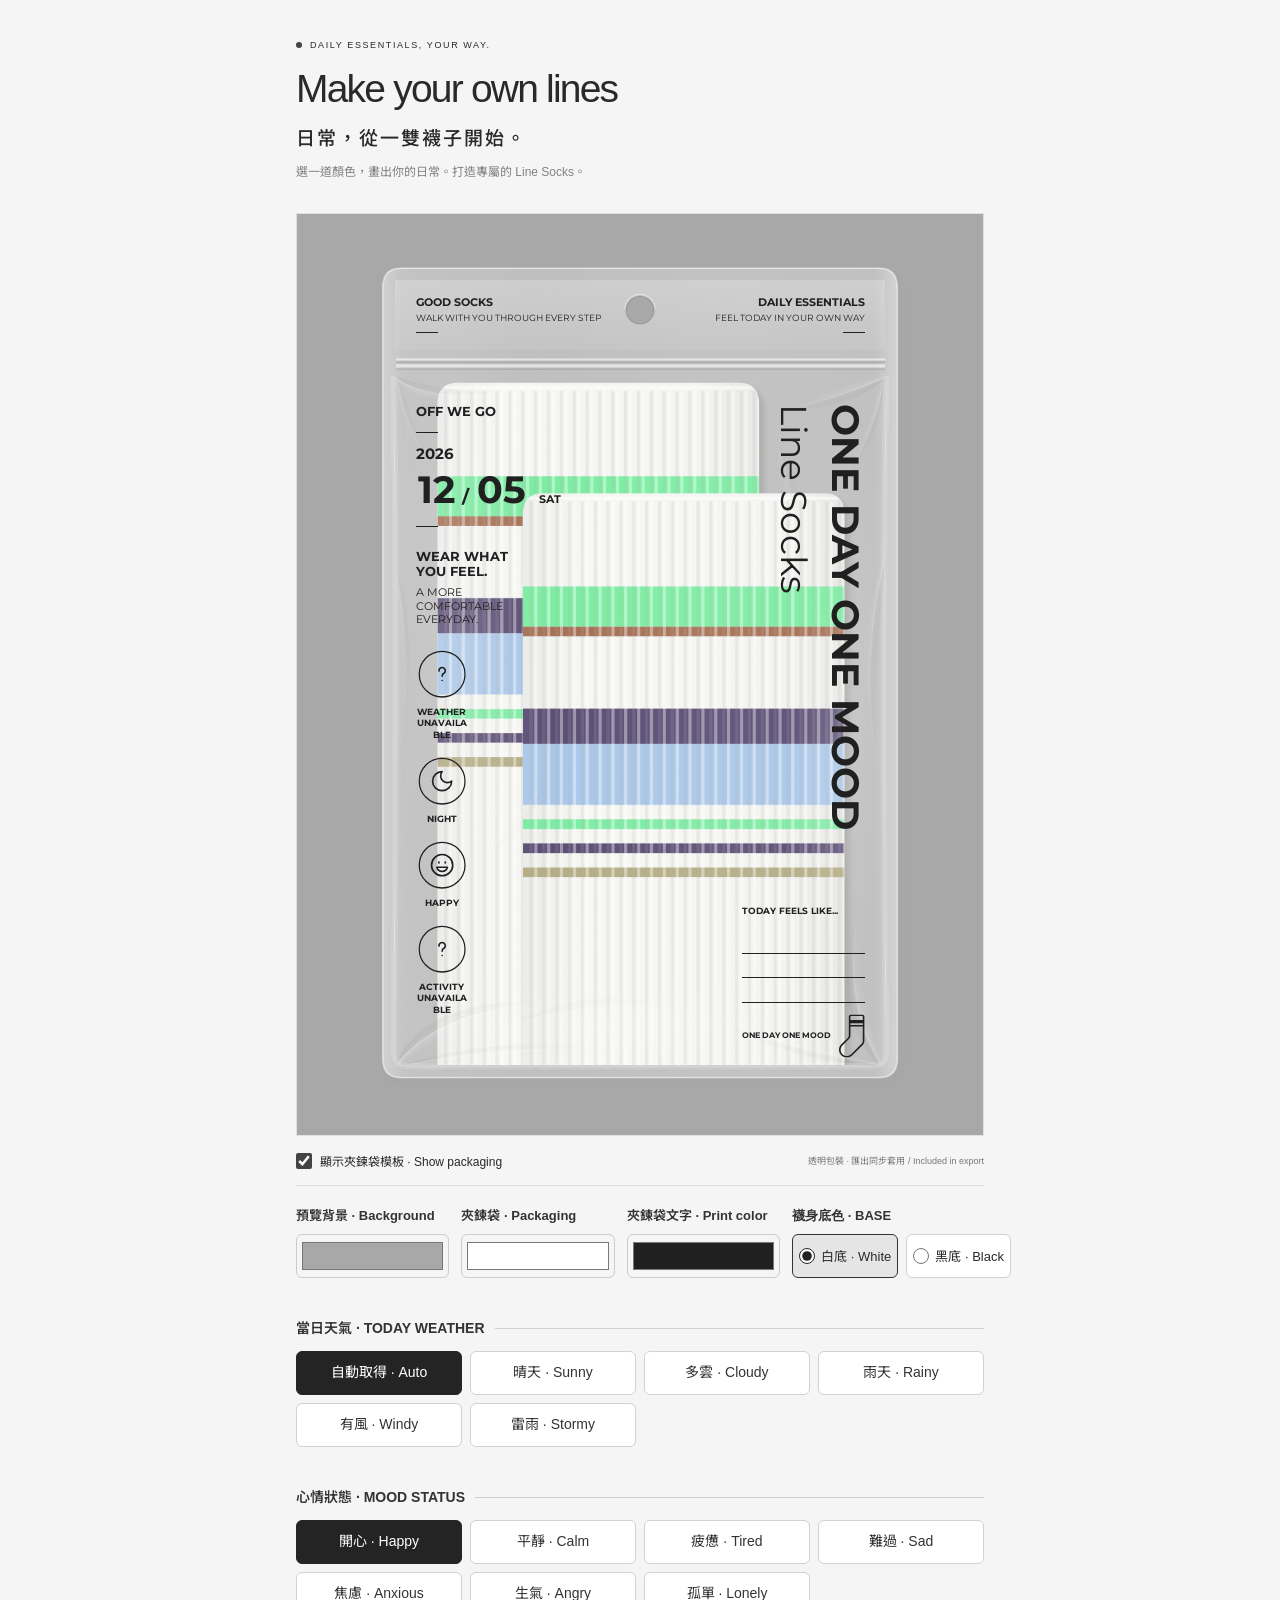
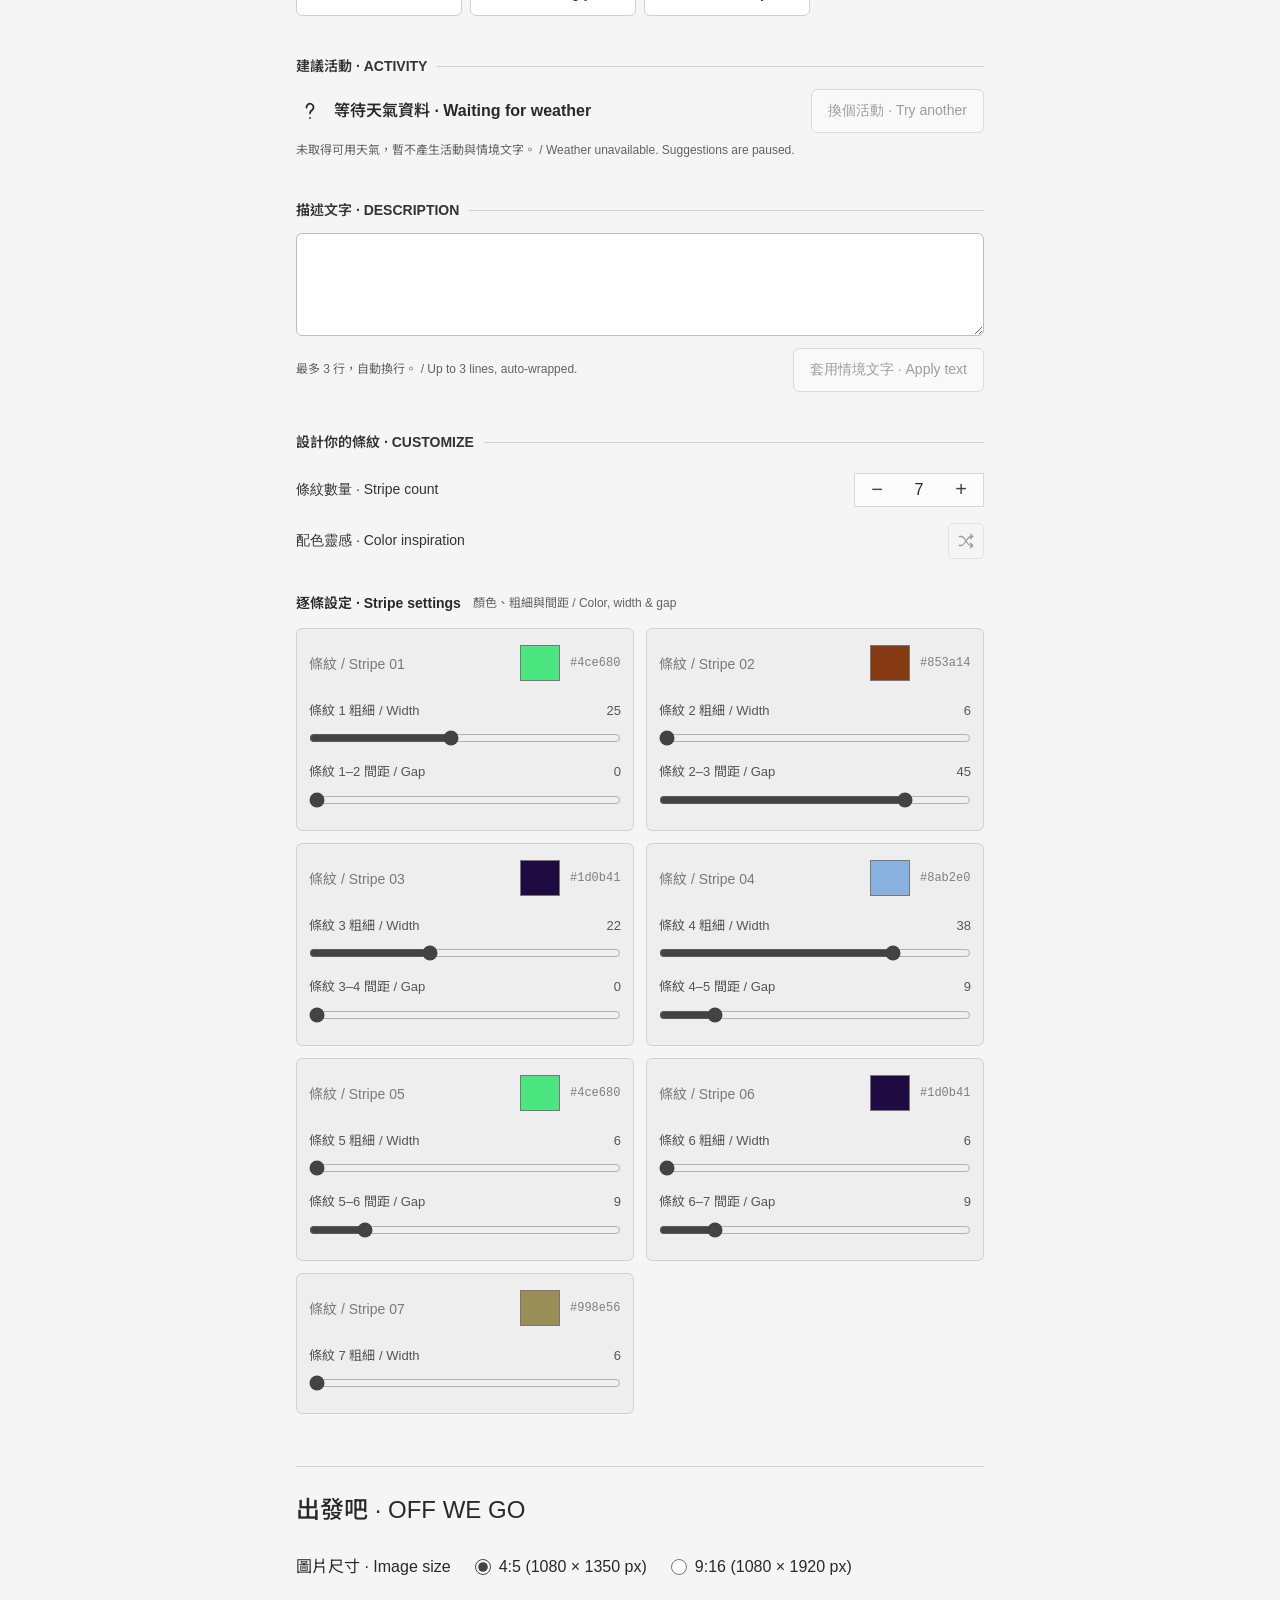
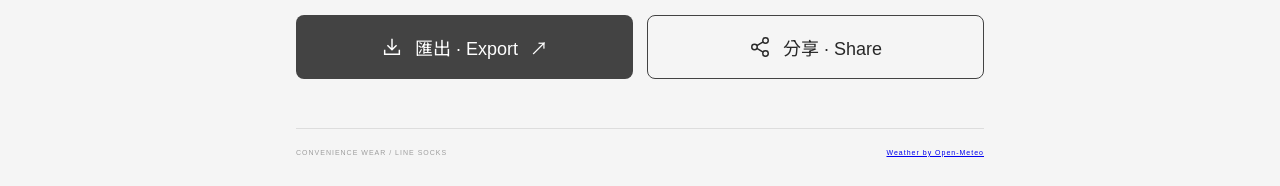
==== commit 2d30e423: "Add files via upload" ====
--- a/linesocks/index.html
+++ b/linesocks/index.html
@@ -2,7 +2,7 @@
 <html lang="zh-Hant" data-sock-drag="disabled"><head>
 <meta charset="UTF-8"><meta name="viewport" content="width=device-width, initial-scale=1">
 <meta name="theme-color" content="#f5f5f5"><title>LINE SOCKS — 樣稿生成器</title>
-<link rel="stylesheet" href="style.css?v=20260914-bilingual-ui"><script src="app.js?v=20260914-bilingual-ui" defer=""></script>
+<link rel="stylesheet" href="style.css?v=20260914-sock-mark"><script src="app.js?v=20260914-sock-mark" defer=""></script>
 <link rel="stylesheet" href="https://fonts.googleapis.com/css2?family=Montserrat:wght@400;700&amp;display=swap"><link rel="stylesheet" href="https://fonts.googleapis.com/css2?family=Roboto%20Condensed:wght@400;700&amp;display=swap"><link rel="stylesheet" href="https://fonts.googleapis.com/css2?family=Oswald:wght@400;700&amp;display=swap"><link rel="stylesheet" href="https://fonts.googleapis.com/css2?family=Noto%20Sans%20TC:wght@400;700&amp;display=swap"><link rel="stylesheet" href="https://fonts.googleapis.com/css2?family=Inter:wght@400;700&amp;display=swap"><script id="saved-developer-settings" type="application/json">{
   "version": 1,
   "textSizes": {
@@ -113,7 +113,7 @@
           <div class="package-rule package-rule-full" aria-hidden="true"></div>
         </div>
       </div>
-      <span class="package-text package-heading package-footer-copy" data-text-key="25" data-size="15" style="font-size: 12px;">ONE DAY ONE MOOD</span>
+      <div class="package-footer-mark"><span class="package-text package-heading package-footer-copy" data-text-key="25" data-size="15" style="font-size: 12px;">ONE DAY ONE MOOD</span><svg class="package-sock-icon" width="40" height="68" viewBox="0 0 40 68" aria-hidden="true"><path fill="currentColor" fill-rule="evenodd" clip-rule="evenodd" d="M36.5226 0C38.4424 0.0002876 39.9991 1.54661 39.9992 3.45404L40 41.3617C40.0001 44.0169 38.9384 46.564 37.0487 48.4416L20.9581 64.4277C16.1637 69.1909 8.39044 69.1906 3.5959 64.4277C-1.19863 59.6643 -1.19863 51.9408 3.5959 47.1774L13.8861 36.954C14.8842 35.9622 15.4451 34.6168 15.4452 33.2142V3.45404C15.4453 1.54648 17.0018 9.93575e-05 18.9218 0H36.5226ZM17.9985 19.0249V33.2142C17.9984 35.2895 17.1682 37.28 15.6913 38.7475L5.4011 48.9717C1.60379 52.7445 1.6038 58.8607 5.4011 62.6334C9.19856 66.406 15.3555 66.4062 19.1529 62.6334L35.2435 46.6481C36.6543 45.2463 37.4468 43.3441 37.4468 41.3617L37.446 19.0249H17.9985ZM17.9985 16.4882H37.446V13.9516H17.9985V16.4882ZM18.9218 2.53665C18.4119 2.53675 17.9985 2.94743 17.9985 3.45404V8.87827H37.446V3.45404C37.4459 2.94755 37.0323 2.53694 36.5226 2.53665H18.9218Z"></path></svg></div>
     </div>
   </div>
 </div></div><div class="preview-footer"><span>CREW SOCKS / RIBBED COTTON</span><span>01 — 01</span></div></section>
--- a/linesocks/style.css
+++ b/linesocks/style.css
@@ -292,3 +292,8 @@
 .export-actions #export,.export-actions #share-preview{white-space:normal}
 @media(max-width:520px){.stripe-settings h3{flex-wrap:wrap}.activity-result{min-width:0;overflow-wrap:anywhere}.control-title{line-height:1.5}}
 @media(max-width:520px){.sock-base-inline{flex-wrap:wrap}.sock-base-inline>.sock-base-options{min-width:0;flex-wrap:wrap;gap:12px}.sock-base-inline>#sock-base-label{width:100%;flex-basis:100%}}
+
+/* Sock signature aligned with the bottom-right packaging caption. */
+.package-footer-mark{position:relative;width:100%;margin-top:4px}
+.package-footer-mark .package-footer-copy{margin-top:0;max-width:calc(100% - 48px)}
+.package-footer-mark .package-sock-icon{position:absolute;right:0;top:50%;width:40px;height:68px;transform:translateY(-50%);fill:currentColor}
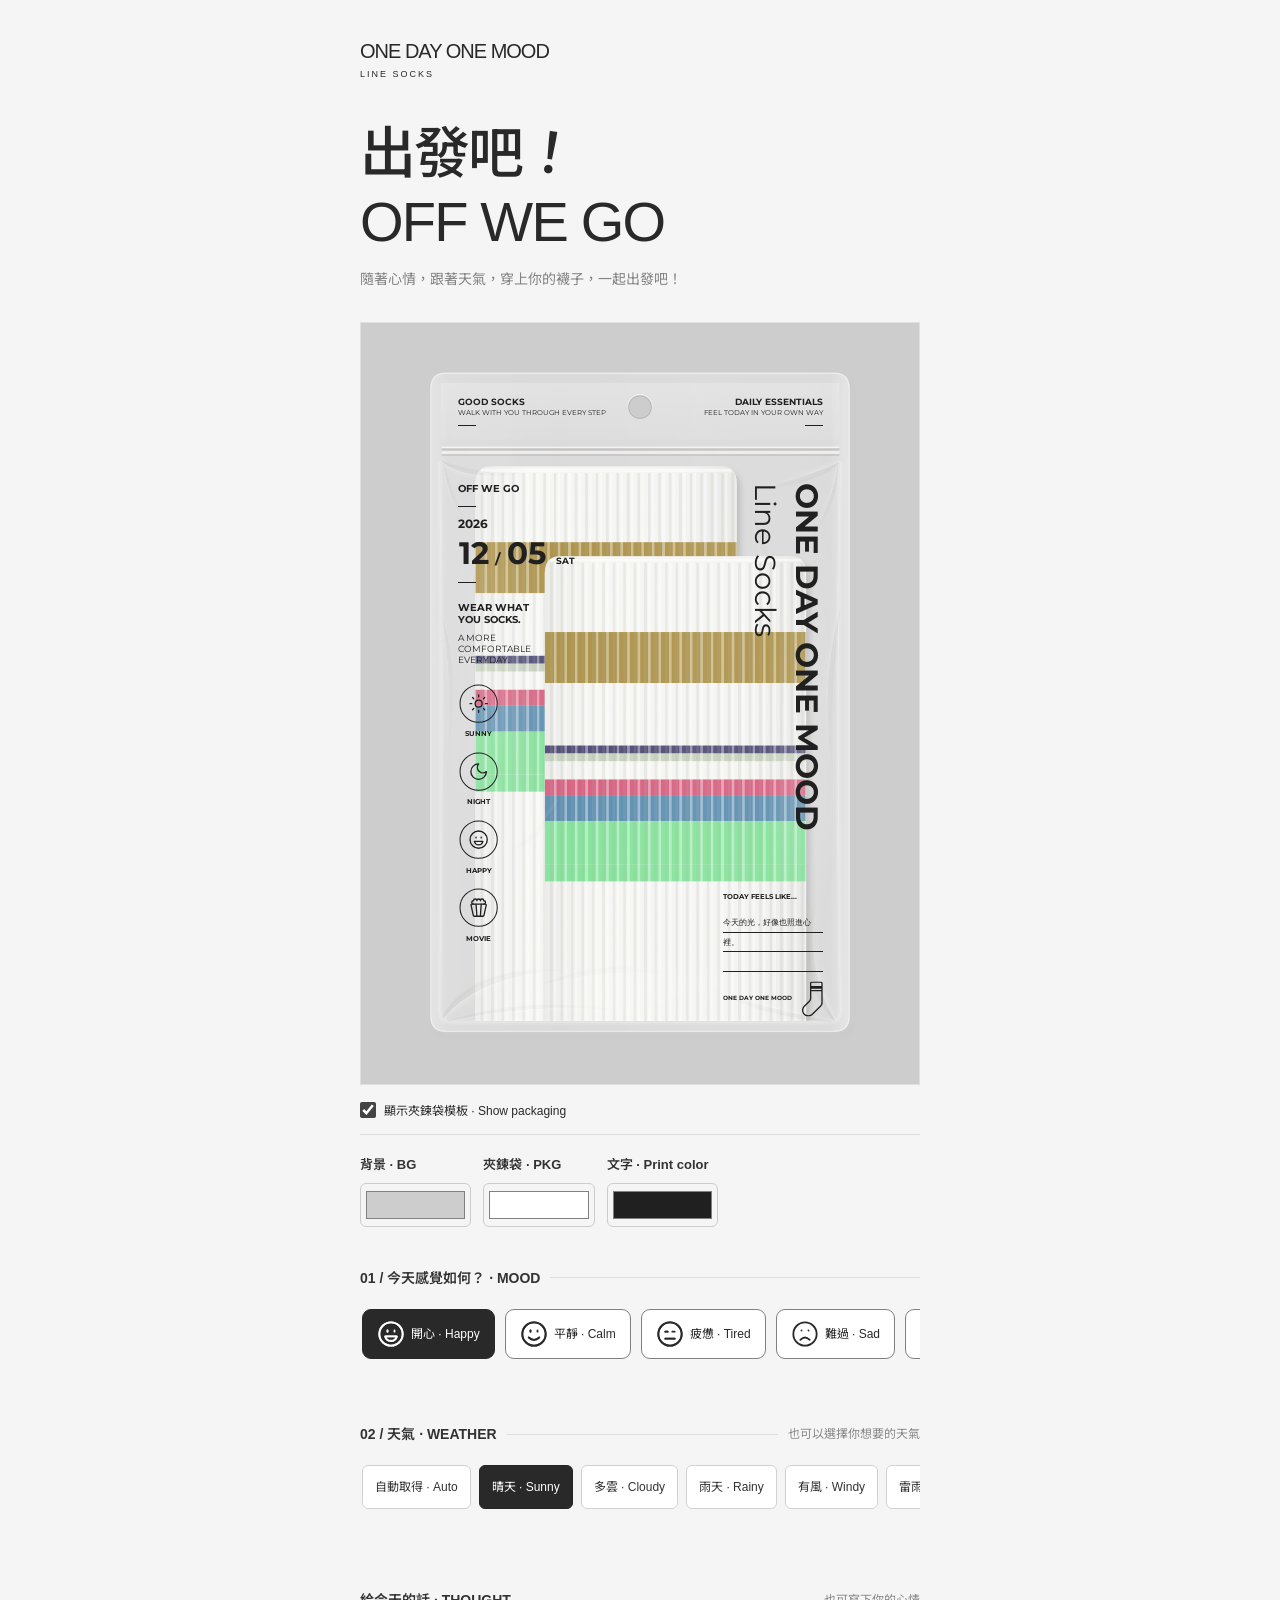
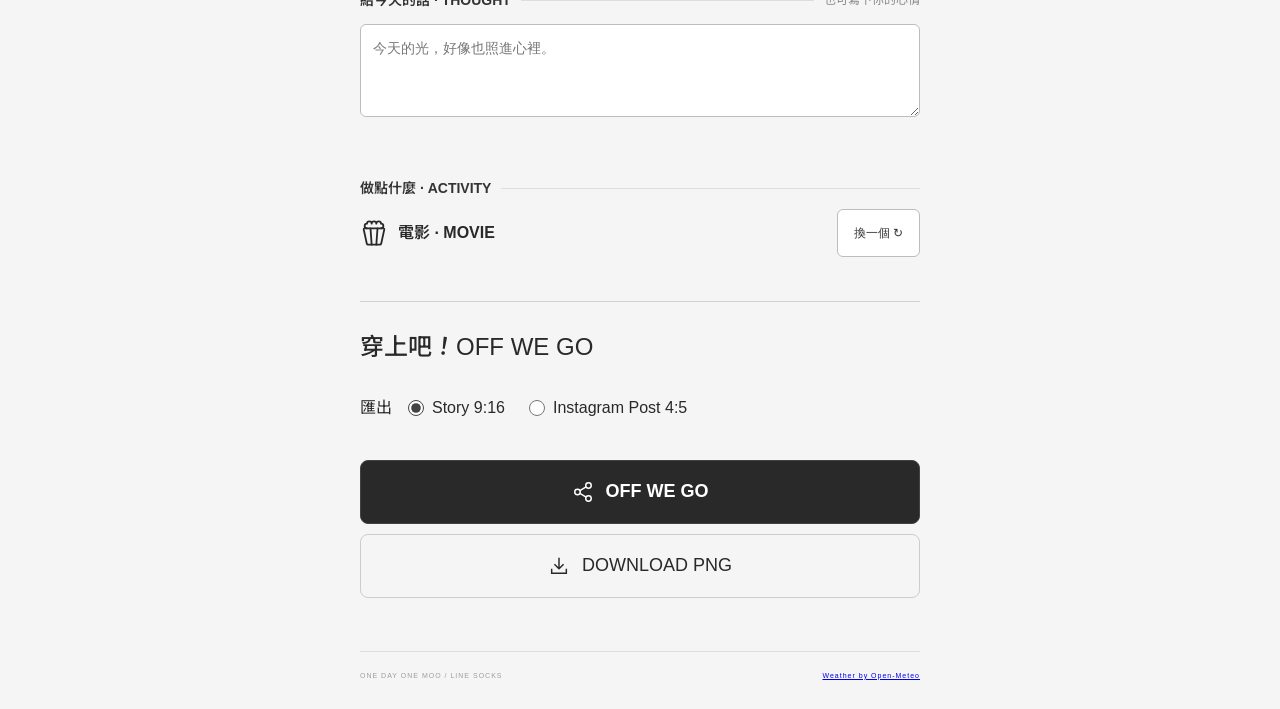
==== commit 9a7e4193: "Add files via upload" ====
--- a/linesocks/index.html
+++ b/linesocks/index.html
@@ -1,147 +1,353 @@
 <!doctype html>
-<html lang="zh-Hant" data-sock-drag="disabled"><head>
-<meta charset="UTF-8"><meta name="viewport" content="width=device-width, initial-scale=1">
-<meta name="theme-color" content="#f5f5f5"><title>LINE SOCKS — 樣稿生成器</title>
-<link rel="stylesheet" href="style.css?v=20260914-sock-mark"><script src="app.js?v=20260914-sock-mark" defer=""></script>
-<link rel="stylesheet" href="https://fonts.googleapis.com/css2?family=Montserrat:wght@400;700&amp;display=swap"><link rel="stylesheet" href="https://fonts.googleapis.com/css2?family=Roboto%20Condensed:wght@400;700&amp;display=swap"><link rel="stylesheet" href="https://fonts.googleapis.com/css2?family=Oswald:wght@400;700&amp;display=swap"><link rel="stylesheet" href="https://fonts.googleapis.com/css2?family=Noto%20Sans%20TC:wght@400;700&amp;display=swap"><link rel="stylesheet" href="https://fonts.googleapis.com/css2?family=Inter:wght@400;700&amp;display=swap"><script id="saved-developer-settings" type="application/json">{
-  "version": 1,
-  "textSizes": {
-    "1": 14,
-    "3": 14,
-    "4": 20,
-    "6": 24,
-    "7": 60,
-    "8": 18,
-    "9": 20,
-    "10": 18,
-    "11": 16,
-    "12": 16,
-    "13": 16,
-    "14": 14,
-    "15": 14,
-    "16": 14,
-    "17": 14,
-    "18": 60,
-    "19": 56,
-    "20": 14,
-    "21": 16,
-    "22": 16,
-    "23": 16,
-    "24": 16,
-    "25": 12,
-    "26": 12,
-    "27": 12
-  },
-  "iconSizes": [
-    40,
-    40,
-    40,
-    40
-  ],
-  "ringSizes": [
-    72,
-    72,
-    72,
-    72
-  ],
-  "font": "Montserrat",
-  "socks": {
-    "scale": 260,
-    "x": -160,
-    "y": 710
-  }
-}</script></head>
-<body>
-<aside class="sock-mini" aria-label="襪子即時縮圖" aria-hidden="true">
-<canvas id="sock-mini-canvas" width="320" height="320" aria-label="即時襪筒條紋預覽"></canvas>
-</aside>
-<main class="app">
-<section class="intro"><div class="eyebrow"><span class="dot"></span> DAILY ESSENTIALS, YOUR WAY.</div><h1>Make your own lines<span>日常，從一雙襪子開始。</span></h1><p>選一道顏色，畫出你的日常。打造專屬的 Line Socks。</p></section>
-<section class="preview-section" aria-label="襪子樣稿預覽"><div class="preview-label"><span>YOUR LINE SOCKS</span><span><i></i> LIVE PREVIEW</span></div><div class="preview-artwork"><canvas id="preview" width="1080" height="1350" aria-label="自訂條紋襪子預覽" class="" title="未取得天氣：請允許瀏覽器定位並確認網路。天色暫依本機 06:00–18:00 判斷。"></canvas><div id="package-text-layer" class="package-text-layer" aria-label="夾鍊袋文字">
-  <div class="package-header">
-    <div class="package-stack package-header-copy">
-      <span class="package-text package-heading" data-text-key="0" data-size="18" style="font-size: 18px;">GOOD SOCKS</span>
-      <span class="package-text package-small" data-text-key="1" data-size="11" style="font-size: 14px;">WALK WITH YOU THROUGH EVERY STEP</span>
-      <div class="package-rule" aria-hidden="true"></div>
-    </div>
-    <div class="package-stack package-header-copy package-align-right">
-      <span class="package-text package-heading" data-text-key="2" data-size="18" style="font-size: 18px;">DAILY ESSENTIALS</span>
-      <span class="package-text package-small" data-text-key="3" data-size="11" style="font-size: 14px;">FEEL TODAY IN YOUR OWN WAY</span>
-      <div class="package-rule" aria-hidden="true"></div>
-    </div>
-  </div>
-  <div class="package-body">
-    <div class="package-column package-left">
-      <div class="package-stack package-date-block">
-        <span class="package-text package-heading" data-text-key="4" data-size="22" style="font-size: 20px;">OFF WE GO</span>
-        <div class="package-rule" aria-hidden="true"></div>
-        <div class="package-stack package-calendar">
-          <span class="package-text package-heading" data-text-key="6" data-size="24" data-dynamic="year" style="font-size: 24px;">2026</span>
-          <div class="package-date-row">
-            <div class="package-date-value">
-              <span class="package-text package-heading" data-text-key="7" data-size="52" data-dynamic="month" style="font-size: 60px;">09</span>
-              <span class="package-text package-heading" data-text-key="28" data-size="28" style="font-size: 28px;">/</span>
-              <span class="package-text package-heading" data-text-key="29" data-size-source="7" data-size="52" data-dynamic="date" style="font-size: 60px;">13</span>
+<html lang="zh-Hant">
+  <head>
+    <meta charset="UTF-8" />
+    <meta name="viewport" content="width=device-width, initial-scale=1" />
+    <meta name="theme-color" content="#f5f5f5" />
+    <title>ONE DAY ONE MOOD — LINE SOCKS</title>
+    <!-- Base styles and optional fonts; stylesheet order is intentional. -->
+    <link rel="stylesheet" href="style.css?v=20260919-lite-clean" />
+    <script src="app.js?v=20260919-lite-clean" defer></script>
+    <link
+      rel="stylesheet"
+      href="https://fonts.googleapis.com/css2?family=Noto%20Sans%20TC:wght@400;700&amp;display=swap"
+    />
+    <!-- Saved artwork settings consumed by app.js; these are required for rendering. -->
+    <script id="saved-developer-settings" type="application/json">
+      {
+        "version": 1,
+        "textSizes": {
+          "1": 14,
+          "3": 14,
+          "4": 20,
+          "6": 24,
+          "7": 60,
+          "8": 18,
+          "9": 20,
+          "10": 18,
+          "11": 16,
+          "12": 16,
+          "13": 16,
+          "14": 14,
+          "15": 14,
+          "16": 14,
+          "17": 14,
+          "18": 60,
+          "19": 56,
+          "20": 14,
+          "21": 16,
+          "22": 16,
+          "23": 16,
+          "24": 16,
+          "25": 12,
+          "26": 12,
+          "27": 12
+        },
+        "iconSizes": [40, 40, 40, 40],
+        "ringSizes": [72, 72, 72, 72],
+        "font": "Montserrat",
+        "socks": {
+          "scale": 260,
+          "x": -160,
+          "y": 710
+        }
+      }
+    </script>
+    <link rel="stylesheet" href="workflow.css?v=20260919-lite-clean" />
+    <!-- Deferred scripts execute in order: app.js, scenarios.js, workflow.js. -->
+    <script src="scenarios.js" defer></script>
+    <script src="workflow.js?v=20260919-lite-clean" defer></script>
+  </head>
+  <body>
+    <aside class="sock-mini" aria-label="襪子即時縮圖" aria-hidden="true">
+      <canvas id="sock-mini-canvas" width="320" height="320" aria-label="即時襪筒條紋預覽"></canvas>
+    </aside>
+    <!-- Page sections; workflow.js arranges the interactive flow on startup. -->
+    <main class="app">
+      <section class="intro">
+        <div class="flow-brand">ONE DAY ONE MOOD<span>LINE SOCKS</span></div><h1>出發吧<span style="display:inline-block;transform: rotate(8deg)">！</span><br>OFF WE GO</h1><p>隨著心情，跟著天氣，穿上你的襪子，一起出發吧！</p>
+      </section>
+      <!-- Preview artwork and export text overlay -->
+      <section class="preview-section" aria-label="襪子樣稿預覽">
+        <div class="preview-artwork">
+          <canvas
+            id="preview"
+            width="1080"
+            height="1350"
+            aria-label="自訂條紋襪子預覽"
+            title="未取得天氣：請允許瀏覽器定位並確認網路。天色暫依本機 06:00–18:00 判斷。"></canvas>
+          <div id="package-text-layer" class="package-text-layer" aria-label="夾鍊袋文字">
+            <div class="package-header">
+              <div class="package-stack package-header-copy">
+                <span class="package-text package-heading" data-text-key="0" data-size="18" style="font-size: 18px">GOOD SOCKS</span>
+                <span class="package-text package-small" data-text-key="1" data-size="11" style="font-size: 14px">WALK WITH YOU THROUGH EVERY STEP</span>
+                <div class="package-rule" aria-hidden="true"></div>
+              </div>
+              <div class="package-stack package-header-copy package-align-right">
+                <span class="package-text package-heading" data-text-key="2" data-size="18" style="font-size: 18px">DAILY ESSENTIALS</span>
+                <span class="package-text package-small" data-text-key="3" data-size="11" style="font-size: 14px">FEEL TODAY IN YOUR OWN WAY</span>
+                <div class="package-rule" aria-hidden="true"></div>
+              </div>
             </div>
-            <span class="package-text package-heading" data-text-key="8" data-size="16" data-dynamic="weekday" style="font-size: 18px;">SUN</span>
+            <div class="package-body">
+              <div class="package-column package-left">
+                <div class="package-stack package-date-block">
+                  <span class="package-text package-heading" data-text-key="4" data-size="22" style="font-size: 20px">OFF WE GO</span>
+                  <div class="package-rule" aria-hidden="true"></div>
+                  <div class="package-stack package-calendar">
+                    <span class="package-text package-heading" data-text-key="6" data-size="24" data-dynamic="year" style="font-size: 24px">2026</span>
+                    <div class="package-date-row">
+                      <div class="package-date-value">
+                        <span class="package-text package-heading" data-text-key="7" data-size="52" data-dynamic="month" style="font-size: 60px">09</span>
+                        <span class="package-text package-heading" data-text-key="28" data-size="28" style="font-size: 28px">/</span>
+                        <span class="package-text package-heading" data-text-key="29" data-size-source="7" data-size="52" data-dynamic="date" style="font-size: 60px">13</span>
+                      </div>
+                      <span class="package-text package-heading" data-text-key="8" data-size="16" data-dynamic="weekday" style="font-size: 18px">SUN</span>
+                    </div>
+                  </div>
+                  <div class="package-rule" aria-hidden="true"></div>
+                </div>
+                <div class="package-stack package-message">
+                  <span class="package-text package-heading" data-text-key="9" data-size="17" style="font-size: 20px">WEAR WHAT YOU SOCKS.</span>
+                  <span class="package-text" data-text-key="10" data-size="13" style="font-size: 18px">A MORE COMFORTABLE EVERYDAY.</span>
+                </div>
+                <div class="package-status-list">
+                  <div class="package-status-item" data-status-index="0">
+                    <svg
+                      class="package-status-icon"
+                      aria-hidden="true"
+                      viewBox="0 0 76 76"
+                      width="76"
+                      height="76"
+                      data-icon="unknown">
+                      <circle
+                        fill="none"
+                        stroke="currentColor"
+                        stroke-width="2"
+                        cx="38"
+                        cy="38"
+                        r="36"></circle>
+                      <svg viewBox="0 0 24 24" x="18" y="18" width="40" height="40">
+                        <path
+                          fill="none"
+                          stroke="currentColor"
+                          stroke-width="1.55"
+                          stroke-linecap="round"
+                          stroke-linejoin="round"
+                          d="M9 9a3 3 0 1 1 5 2c-2 1-2 2-2 3 M12 18h.01"></path>
+                      </svg></svg><span class="package-text package-caption package-heading" data-text-key="14" data-size="12" data-dynamic="weather" style="font-size: 14px">WEATHER UNAVAILABLE</span>
+                  </div>
+                  <div class="package-status-item" data-status-index="1">
+                    <svg
+                      class="package-status-icon"
+                      aria-hidden="true"
+                      viewBox="0 0 76 76"
+                      width="76"
+                      height="76"
+                      data-icon="sunny">
+                      <circle
+                        fill="none"
+                        stroke="currentColor"
+                        stroke-width="2"
+                        cx="38"
+                        cy="38"
+                        r="36"></circle>
+                      <svg viewBox="0 0 24 24" x="18" y="18" width="40" height="40">
+                        <path
+                          fill="none"
+                          stroke="currentColor"
+                          stroke-width="1.55"
+                          stroke-linecap="round"
+                          stroke-linejoin="round"
+                          d="M12 2v2 M12 20v2 M4.93 4.93l1.41 1.41 M17.66 17.66l1.41 1.41 M2 12h2 M20 12h2 M6.34 17.66l-1.41 1.41 M19.07 4.93l-1.41 1.41 M16 12a4 4 0 1 1-8 0 4 4 0 0 1 8 0"></path>
+                      </svg></svg><span class="package-text package-caption package-heading" data-text-key="15" data-size="12" data-dynamic="day" style="font-size: 14px">DAY</span>
+                  </div>
+                  <div class="package-status-item" data-status-index="2">
+                    <svg
+                      class="package-status-icon"
+                      aria-hidden="true"
+                      viewBox="0 0 76 76"
+                      width="76"
+                      height="76"
+                      data-icon="happy">
+                      <circle
+                        fill="none"
+                        stroke="currentColor"
+                        stroke-width="2"
+                        cx="38"
+                        cy="38"
+                        r="36"></circle>
+                      <svg viewBox="0 0 24 24" x="18" y="18" width="40" height="40">
+                        <path
+                          fill="none"
+                          stroke="currentColor"
+                          stroke-width="1.55"
+                          stroke-linecap="round"
+                          stroke-linejoin="round"
+                          d="M12 22a10 10 0 1 0 0-20 10 10 0 0 0 0 20 M8 14s1.5 2 4 2 4-2 4-2 M9 9h.01 M15 9h.01"></path>
+                      </svg></svg><span class="package-text package-caption package-heading" data-text-key="16" data-size="12" data-dynamic="mood" style="font-size: 14px">HAPPY</span>
+                  </div>
+                  <div class="package-status-item" data-status-index="3">
+                    <svg
+                      class="package-status-icon"
+                      aria-hidden="true"
+                      viewBox="0 0 76 76"
+                      width="76"
+                      height="76"
+                      data-icon="dream">
+                      <circle
+                        fill="none"
+                        stroke="currentColor"
+                        stroke-width="2"
+                        cx="38"
+                        cy="38"
+                        r="36"></circle>
+                      <svg viewBox="0 0 24 24" x="18" y="18" width="40" height="40">
+                        <path
+                          fill="none"
+                          stroke="currentColor"
+                          stroke-width="1.55"
+                          stroke-linecap="round"
+                          stroke-linejoin="round"
+                          d="M21 15a4 4 0 0 1-4 4H8l-5 3V7a4 4 0 0 1 4-4h10a4 4 0 0 1 4 4Z"></path>
+                      </svg></svg><span class="package-text package-caption package-heading" data-text-key="17" data-dynamic="activity" data-size="12" style="font-size: 14px">THOUGHT</span>
+                  </div>
+                </div>
+              </div>
+              <div class="package-column package-right">
+                <div class="package-brand">
+                  <span class="package-text package-product" data-text-key="19" data-size="36" style="font-size: 56px">Line Socks</span>
+                  <span class="package-text package-heading package-slogan" data-text-key="18" data-size="52" style="font-size: 60px">ONE DAY ONE MOOD</span>
+                </div>
+                <div class="package-stack package-note">
+                  <span class="package-text package-heading" data-text-key="20" data-size="17" style="font-size: 14px">TODAY FEELS LIKE...</span>
+                  <div class="package-note-lines">
+                    <span class="package-text package-description" data-text-key="22" data-size="14" data-dynamic="note"></span>
+                    <div class="package-rule package-rule-full" aria-hidden="true"></div>
+                    <div class="package-rule package-rule-full" aria-hidden="true"></div>
+                    <div class="package-rule package-rule-full" aria-hidden="true"></div>
+                  </div>
+                </div>
+                <div class="package-footer-mark">
+                  <span class="package-text package-heading package-footer-copy" data-text-key="25" data-size="15" style="font-size: 12px">ONE DAY ONE MOOD</span><svg
+                    class="package-sock-icon"
+                    width="40"
+                    height="68"
+                    viewBox="0 0 40 68"
+                    aria-hidden="true">
+                    <path
+                      fill="currentColor"
+                      fill-rule="evenodd"
+                      clip-rule="evenodd"
+                      d="M36.5226 0C38.4424 0.0002876 39.9991 1.54661 39.9992 3.45404L40 41.3617C40.0001 44.0169 38.9384 46.564 37.0487 48.4416L20.9581 64.4277C16.1637 69.1909 8.39044 69.1906 3.5959 64.4277C-1.19863 59.6643 -1.19863 51.9408 3.5959 47.1774L13.8861 36.954C14.8842 35.9622 15.4451 34.6168 15.4452 33.2142V3.45404C15.4453 1.54648 17.0018 9.93575e-05 18.9218 0H36.5226ZM17.9985 19.0249V33.2142C17.9984 35.2895 17.1682 37.28 15.6913 38.7475L5.4011 48.9717C1.60379 52.7445 1.6038 58.8607 5.4011 62.6334C9.19856 66.406 15.3555 66.4062 19.1529 62.6334L35.2435 46.6481C36.6543 45.2463 37.4468 43.3441 37.4468 41.3617L37.446 19.0249H17.9985ZM17.9985 16.4882H37.446V13.9516H17.9985V16.4882ZM18.9218 2.53665C18.4119 2.53675 17.9985 2.94743 17.9985 3.45404V8.87827H37.446V3.45404C37.4459 2.94755 37.0323 2.53694 36.5226 2.53665H18.9218Z"></path>
+                  </svg>
+                </div>
+              </div>
+            </div>
           </div>
         </div>
-        <div class="package-rule" aria-hidden="true"></div>
-      </div>
-      <div class="package-stack package-message">
-        <span class="package-text package-heading" data-text-key="9" data-size="17" style="font-size: 20px;">WEAR WHAT YOU FEEL.</span>
-        <span class="package-text" data-text-key="10" data-size="13" style="font-size: 18px;">A MORE COMFORTABLE EVERYDAY.</span>
-      </div>
-      <div class="package-status-list">
-        <div class="package-status-item" data-status-index="0"><svg class="package-status-icon" aria-hidden="true" viewBox="0 0 76 76" width="76" height="76" data-icon="unknown"><circle fill="none" stroke="currentColor" stroke-width="2" cx="38" cy="38" r="36"></circle><svg viewBox="0 0 24 24" x="18" y="18" width="40" height="40"><path fill="none" stroke="currentColor" stroke-width="1.55" stroke-linecap="round" stroke-linejoin="round" d="M9 9a3 3 0 1 1 5 2c-2 1-2 2-2 3 M12 18h.01"></path></svg></svg><span class="package-text package-caption package-heading" data-text-key="14" data-size="12" data-dynamic="weather" style="font-size: 14px;">WEATHER UNAVAILABLE</span></div>
-        <div class="package-status-item" data-status-index="1"><svg class="package-status-icon" aria-hidden="true" viewBox="0 0 76 76" width="76" height="76" data-icon="sunny"><circle fill="none" stroke="currentColor" stroke-width="2" cx="38" cy="38" r="36"></circle><svg viewBox="0 0 24 24" x="18" y="18" width="40" height="40"><path fill="none" stroke="currentColor" stroke-width="1.55" stroke-linecap="round" stroke-linejoin="round" d="M12 2v2 M12 20v2 M4.93 4.93l1.41 1.41 M17.66 17.66l1.41 1.41 M2 12h2 M20 12h2 M6.34 17.66l-1.41 1.41 M19.07 4.93l-1.41 1.41 M16 12a4 4 0 1 1-8 0 4 4 0 0 1 8 0"></path></svg></svg><span class="package-text package-caption package-heading" data-text-key="15" data-size="12" data-dynamic="day" style="font-size: 14px;">DAY</span></div>
-        <div class="package-status-item" data-status-index="2"><svg class="package-status-icon" aria-hidden="true" viewBox="0 0 76 76" width="76" height="76" data-icon="happy"><circle fill="none" stroke="currentColor" stroke-width="2" cx="38" cy="38" r="36"></circle><svg viewBox="0 0 24 24" x="18" y="18" width="40" height="40"><path fill="none" stroke="currentColor" stroke-width="1.55" stroke-linecap="round" stroke-linejoin="round" d="M12 22a10 10 0 1 0 0-20 10 10 0 0 0 0 20 M8 14s1.5 2 4 2 4-2 4-2 M9 9h.01 M15 9h.01"></path></svg></svg><span class="package-text package-caption package-heading" data-text-key="16" data-size="12" data-dynamic="mood" style="font-size: 14px;">HAPPY</span></div>
-        <div class="package-status-item" data-status-index="3"><svg class="package-status-icon" aria-hidden="true" viewBox="0 0 76 76" width="76" height="76" data-icon="dream"><circle fill="none" stroke="currentColor" stroke-width="2" cx="38" cy="38" r="36"></circle><svg viewBox="0 0 24 24" x="18" y="18" width="40" height="40"><path fill="none" stroke="currentColor" stroke-width="1.55" stroke-linecap="round" stroke-linejoin="round" d="M21 15a4 4 0 0 1-4 4H8l-5 3V7a4 4 0 0 1 4-4h10a4 4 0 0 1 4 4Z"></path></svg></svg><span class="package-text package-caption package-heading" data-text-key="17" data-dynamic="activity" data-size="12" style="font-size: 14px;">THOUGHT</span></div>
-      </div>
-    </div>
-    <div class="package-column package-right">
-      <div class="package-brand">
-        <span class="package-text package-product" data-text-key="19" data-size="36" style="font-size: 56px;">Line Socks</span>
-        <span class="package-text package-heading package-slogan" data-text-key="18" data-size="52" style="font-size: 60px;">ONE DAY ONE MOOD</span>
-      </div>
-      <div class="package-stack package-note">
-        <span class="package-text package-heading" data-text-key="20" data-size="17" style="font-size: 14px;">TODAY FEELS LIKE...</span>
-        <div class="package-note-lines">
-          <span class="package-text package-description" data-text-key="22" data-size="14" data-dynamic="note"></span>
-          <div class="package-rule package-rule-full" aria-hidden="true"></div>
-          <div class="package-rule package-rule-full" aria-hidden="true"></div>
-          <div class="package-rule package-rule-full" aria-hidden="true"></div>
-        </div>
-      </div>
-      <div class="package-footer-mark"><span class="package-text package-heading package-footer-copy" data-text-key="25" data-size="15" style="font-size: 12px;">ONE DAY ONE MOOD</span><svg class="package-sock-icon" width="40" height="68" viewBox="0 0 40 68" aria-hidden="true"><path fill="currentColor" fill-rule="evenodd" clip-rule="evenodd" d="M36.5226 0C38.4424 0.0002876 39.9991 1.54661 39.9992 3.45404L40 41.3617C40.0001 44.0169 38.9384 46.564 37.0487 48.4416L20.9581 64.4277C16.1637 69.1909 8.39044 69.1906 3.5959 64.4277C-1.19863 59.6643 -1.19863 51.9408 3.5959 47.1774L13.8861 36.954C14.8842 35.9622 15.4451 34.6168 15.4452 33.2142V3.45404C15.4453 1.54648 17.0018 9.93575e-05 18.9218 0H36.5226ZM17.9985 19.0249V33.2142C17.9984 35.2895 17.1682 37.28 15.6913 38.7475L5.4011 48.9717C1.60379 52.7445 1.6038 58.8607 5.4011 62.6334C9.19856 66.406 15.3555 66.4062 19.1529 62.6334L35.2435 46.6481C36.6543 45.2463 37.4468 43.3441 37.4468 41.3617L37.446 19.0249H17.9985ZM17.9985 16.4882H37.446V13.9516H17.9985V16.4882ZM18.9218 2.53665C18.4119 2.53675 17.9985 2.94743 17.9985 3.45404V8.87827H37.446V3.45404C37.4459 2.94755 37.0323 2.53694 36.5226 2.53665H18.9218Z"></path></svg></div>
-    </div>
-  </div>
-</div></div><div class="preview-footer"><span>CREW SOCKS / RIBBED COTTON</span><span>01 — 01</span></div></section>
-<div class="packaging-control"><label for="packaging"><input id="packaging" type="checkbox" checked=""> 顯示夾鍊袋模板 · Show packaging</label><span>透明包裝 · 匯出同步套用 / Included in export</span></div>
+      </section>
+      <!-- Preview appearance controls -->
+      <div class="packaging-control">
+        <label for="packaging"><input id="packaging" type="checkbox" checked="" /> 顯示夾鍊袋模板 · Show
+          packaging</label></div>
 
-<section class="scene-editor user-section" aria-label="配色設定"><div id="scene-color-controls"></div><div class="sock-base-inline" role="group" aria-labelledby="sock-base-label"><span id="sock-base-label" class="control-title">襪身底色 · BASE</span><div class="sock-base-options"><label><input type="radio" name="sock-base" value="white" checked> 白底 · White</label><label><input type="radio" name="sock-base" value="black"> 黑底 · Black</label></div></div></section>
-<section class="mood-editor user-section" aria-labelledby="weather-title"><div class="mood-fields"><fieldset class="icon-field"><legend id="weather-title" class="control-title">當日天氣 · TODAY WEATHER</legend><div id="weather-choice" class="icon-options"></div></fieldset></div></section>
-<section class="mood-editor user-section" aria-labelledby="mood-title"><div class="mood-fields"><fieldset class="icon-field"><legend id="mood-title" class="control-title">心情狀態 · MOOD STATUS</legend><div id="mood-choice" class="icon-options"></div></fieldset></div></section>
-<section class="mood-editor user-section" aria-labelledby="activity-title"><div class="mood-fields"><fieldset class="icon-field activity-field"><legend id="activity-title" class="control-title">建議活動 · ACTIVITY</legend>
-<div class="activity-toolbar"><div id="activity-result" class="activity-result" aria-live="polite">等待情境資料 · Waiting for scenarios</div>
-<button type="button" id="regenerate-activity" disabled>換個活動 · Try another</button></div>
-<p id="scenario-status" role="status">載入情境資料中… / Loading scenarios…</p>
-<label id="scenario-file-field" hidden>載入情境 JSON · Load scenarios<input id="scenario-file" type="file" accept=".json,application/json"></label>
-</fieldset></div></section>
-<section class="mood-editor user-section" aria-labelledby="description-title"><div class="mood-fields"><div class="note-field"><label id="description-title" for="mood-note" class="control-title">描述文字 · DESCRIPTION</label><textarea id="mood-note" rows="3" aria-describedby="note-help"></textarea><div class="note-toolbar"><span id="note-help">最多 3 行，自動換行。 / Up to 3 lines, auto-wrapped.</span><button type="button" id="apply-thought" disabled>套用情境文字 · Apply text</button></div></div></div></section>
-<section class="editor user-section" aria-labelledby="editor-title"><div class="section-heading"><h2 id="editor-title" class="control-title">設計你的條紋 · CUSTOMIZE</h2></div>
-<div class="control-row"><label for="count" class="setting-label"><span class="number">01</span>條紋數量 · Stripe count</label><div class="stepper"><button id="minus" aria-label="減少條紋 · Fewer stripes" type="button">−</button><output id="count-output">6</output><button id="plus" aria-label="增加條紋 · More stripes" type="button" disabled="">+</button></div><input type="hidden" id="count" value="6"></div>
-<div class="preset-row scenario-palette-row">
-
-<div class="palette-toolbar"><span id="palette-label" class="setting-label"><span class="number">02</span>配色靈感 · Color inspiration</span><div id="presets" aria-labelledby="palette-label"></div><button id="generate-stripes" type="button" disabled aria-label="重組條紋 · Shuffle stripes" title="重組條紋 · Shuffle stripes"><svg width="18" height="18" viewBox="0 0 24 24" fill="none" stroke="currentColor" stroke-width="1.7" stroke-linecap="round" stroke-linejoin="round" aria-hidden="true"><path d="m18 3 3 3-3 3M18 15l3 3-3 3M3 6h3c5 0 7 12 12 12h3M3 18h3c2 0 4-3 6-6s4-6 6-6h3"/></svg></button></div>
-</div>
-<section class="stripe-settings" aria-labelledby="stripe-settings-title"><h3 id="stripe-settings-title">逐條設定 · Stripe settings<span>顏色、粗細與間距 / Color, width & gap</span></h3><div id="colors"></div></section>
-
-</section>
-<section class="export-section"><div><h2>出發吧 · OFF WE GO</h2><div class="export-size" role="group" aria-labelledby="export-size-label"><span id="export-size-label">圖片尺寸 · Image size</span><label><input type="radio" name="export-size" value="1350" checked> 4:5 (1080 × 1350 px)</label><label><input type="radio" name="export-size" value="1920"> 9:16 (1080 × 1920 px)</label></div></div><div class="export-actions"><button id="export" type="button"><svg width="18" height="18" viewBox="0 0 24 24" fill="none" stroke="currentColor" stroke-width="1.6" aria-hidden="true"><path d="M12 3v12m-5-5 5 5 5-5M4 15v5h16v-5"></path></svg>匯出 · Export<span>↗</span></button><button id="share-preview" type="button"><svg width="18" height="18" viewBox="0 0 24 24" fill="none" stroke="currentColor" stroke-width="1.6" aria-hidden="true"><circle cx="18" cy="5" r="3"></circle><circle cx="6" cy="12" r="3"></circle><circle cx="18" cy="19" r="3"></circle><path d="m8.6 10.5 6.8-4M8.6 13.5l6.8 4"></path></svg>分享 · Share</button></div><p id="status" role="status" aria-live="polite"></p></section>
-<footer><span>CONVENIENCE WEAR / LINE SOCKS</span><a href="https://open-meteo.com/" target="_blank" rel="noopener noreferrer">Weather by Open-Meteo</a></footer>
-</main>
-
-
-
-</body></html>+      <section class="scene-editor user-section" aria-label="配色設定">
+        <div id="scene-color-controls"></div>
+      </section>
+      <!-- Scenario inputs -->
+      <section class="mood-editor user-section" aria-labelledby="weather-title">
+        <div class="mood-fields">
+          <fieldset class="icon-field">
+            <legend id="weather-title" class="control-title">當日天氣 · TODAY WEATHER</legend>
+            <div id="weather-choice" class="icon-options"></div>
+          </fieldset>
+        </div>
+      </section>
+      <section class="mood-editor user-section" aria-labelledby="mood-title">
+        <div class="mood-fields">
+          <fieldset class="icon-field">
+            <legend id="mood-title" class="control-title">心情狀態 · MOOD STATUS</legend>
+            <div id="mood-choice" class="icon-options"></div>
+          </fieldset>
+        </div>
+      </section>
+      <section class="mood-editor user-section" aria-labelledby="activity-title">
+        <div class="mood-fields">
+          <fieldset class="icon-field activity-field">
+            <legend id="activity-title" class="control-title">做點什麼 · ACTIVITY</legend>
+            <div class="activity-toolbar">
+              <div id="activity-result" class="activity-result" aria-live="polite">
+                等待情境資料 · Waiting for scenarios
+              </div>
+              <button type="button" id="regenerate-activity" disabled>
+                換個活動 · Try another
+              </button>
+            </div>
+          </fieldset>
+        </div>
+      </section>
+      <section class="mood-editor user-section" aria-labelledby="description-title">
+        <div class="mood-fields">
+          <div class="note-field">
+            <label id="description-title" for="mood-note" class="control-title">描述文字 · DESCRIPTION</label><textarea id="mood-note" rows="3" aria-describedby="note-help"></textarea>
+            <div class="note-toolbar">
+              <span id="note-help">最多 3 行，自動換行。 / Up to 3 lines, auto-wrapped.</span>
+            </div>
+          </div>
+        </div>
+      </section>
+      <!-- Image export and sharing -->
+      <section class="export-section">
+        <div>
+          <h2>穿上吧<span style="display:inline-block;transform: rotate(8deg)">！</span>OFF WE GO</h2>
+          <div class="export-size" role="group" aria-labelledby="export-size-label">
+            <span id="export-size-label">匯出</span>
+            <label>
+              <input type="radio" name="export-size" value="1350" checked /> 4:5 (1080 × 1350 px)
+            </label>
+            <label>
+              <input type="radio" name="export-size" value="1920" /> 9:16 (1080 × 1920 px)
+            </label>
+          </div>
+        </div>
+        <div class="export-actions">
+          <button id="export" type="button">
+            <svg
+              width="18"
+              height="18"
+              viewBox="0 0 24 24"
+              fill="none"
+              stroke="currentColor"
+              stroke-width="1.6"
+              aria-hidden="true">
+              <path d="M12 3v12m-5-5 5 5 5-5M4 15v5h16v-5"></path>
+            </svg>
+            DOWNLOAD PNG
+          </button>
+          <button id="share-preview" type="button" class="flow-primary">
+            <svg
+              width="18"
+              height="18"
+              viewBox="0 0 24 24"
+              fill="none"
+              stroke="currentColor"
+              stroke-width="1.6"
+              aria-hidden="true">
+              <circle cx="18" cy="5" r="3"></circle>
+              <circle cx="6" cy="12" r="3"></circle>
+              <circle cx="18" cy="19" r="3"></circle>
+              <path d="m8.6 10.5 6.8-4M8.6 13.5l6.8 4"></path>
+            </svg>
+            OFF WE GO
+          </button>
+        </div>
+        <p id="status" role="status" aria-live="polite"></p>
+      </section>
+      <!-- Brand credit and weather attribution -->
+      <footer>
+        <span>ONE DAY ONE MOO / LINE SOCKS</span><a href="https://open-meteo.com/" target="_blank" rel="noopener noreferrer">Weather by Open-Meteo</a>
+      </footer>
+    </main>
+  </body>
+</html>
--- a/linesocks/style.css
+++ b/linesocks/style.css
@@ -1,299 +1,222 @@
-:root{color-scheme:light;--paper:#f5f5f5;--ink:#292929;--muted:#888888;--line:#dddddd;--accent:#434343}*{-webkit-box-sizing:border-box;box-sizing:border-box}body{margin:0;background:var(--paper);color:var(--ink);font-family:Arial,"Noto Sans TC",sans-serif;-webkit-font-smoothing:antialiased}button,input{font:inherit}button{cursor:pointer}button:focus-visible,a:focus-visible,input:focus-visible{outline:3px solid #afafaf;outline-offset:4px}.app{max-width:768px;margin:auto;padding:0 40px}header{display:-webkit-box;display:-ms-flexbox;display:flex;-webkit-box-align:center;-ms-flex-align:center;align-items:center;-webkit-box-pack:justify;-ms-flex-pack:justify;justify-content:space-between;border-bottom:1px solid var(--line);padding:32px 0 27px}.brand{font-size:21px;line-height:.95;letter-spacing:-1px;font-weight:900;text-decoration:none;color:var(--ink)}.brand span{display:block;font-size:7px;letter-spacing:1.15px;margin-top:10px;font-weight:400}.edition{text-align:right;font-size:9px;letter-spacing:1.2px;line-height:1.8;color:#777777}.intro{padding:40px 0 29px}.eyebrow{font-size:9px;letter-spacing:1.6px;display:-webkit-box;display:-ms-flexbox;display:flex;gap:8px;-webkit-box-align:center;-ms-flex-align:center;align-items:center}.dot{height:6px;width:6px;border-radius:50%;background:var(--accent)}h1{font-size:39px;letter-spacing:-1.8px;font-weight:500;margin:17px 0 12px}h1 span{display:block;font-size:19px;letter-spacing:2px;margin-top:12px;font-weight:500}.intro p{font-size:12px;color:#828282;line-height:1.8;margin:0}.preview-section{position:relative;border:1px solid #e0e0e0;background:#ebebeb;overflow:hidden}.preview-label,.preview-footer{position:absolute;left:22px;right:22px;display:-webkit-box;display:-ms-flexbox;display:flex;-webkit-box-pack:justify;-ms-flex-pack:justify;justify-content:space-between;z-index:1;font-size:8px;letter-spacing:1.1px;color:#787878}.preview-label{top:20px}.preview-label span:last-child{display:-webkit-box;display:-ms-flexbox;display:flex;-webkit-box-align:center;-ms-flex-align:center;align-items:center;gap:5px}.preview-label i{width:4px;height:4px;background:#717171;border-radius:50%}.preview-footer{bottom:17px;font-size:7px}canvas{display:block;width:100%;height:auto}.editor{margin-top:31px}.section-heading{display:-webkit-box;display:-ms-flexbox;display:flex;-webkit-box-pack:justify;-ms-flex-pack:justify;justify-content:space-between;-webkit-box-align:center;-ms-flex-align:center;align-items:center;padding-bottom:20px;border-bottom:1px solid var(--line)}h2,h3{margin:0;font-size:14px;font-weight:500}.section-heading h2 span{font-size:11px;color:#949494;margin-left:10px;font-weight:400}.text-button{background:none;border:0;font-size:11px;color:#7b7b7b;padding:8px 0 8px 12px}.control-row{display:-webkit-box;display:-ms-flexbox;display:flex;-webkit-box-align:center;-ms-flex-align:center;align-items:center;-webkit-box-pack:justify;-ms-flex-pack:justify;justify-content:space-between;-ms-flex-wrap:wrap;flex-wrap:wrap;padding:20px 0;border-bottom:1px solid var(--line)}label,h3{font-size:12px}.number{font-size:9px;letter-spacing:.5px;color:#989898;margin-right:13px}.stepper{display:-webkit-box;display:-ms-flexbox;display:flex;-webkit-box-align:center;-ms-flex-align:center;align-items:center;border:1px solid #d8d8d8;background:#fcfcfc;height:34px}.stepper button{border:0;background:none;width:36px;height:32px;font-size:19px;color:var(--accent)}.stepper button:disabled{opacity:.25;cursor:default}.stepper output{font-size:12px;min-width:29px;text-align:center}.thickness output{font-size:11px;color:#777777}.range-wrap{width:100%;display:-webkit-box;display:-ms-flexbox;display:flex;-webkit-box-align:center;-ms-flex-align:center;align-items:center;gap:16px;margin-top:21px;color:#929292;font-size:10px}input[type=range]{width:100%;height:3px;accent-color:var(--accent);cursor:pointer}.color-heading{display:-webkit-box;display:-ms-flexbox;display:flex;-webkit-box-align:center;-ms-flex-align:center;align-items:center;-webkit-box-pack:justify;-ms-flex-pack:justify;justify-content:space-between;padding:23px 0 17px}.color-heading>span{font-size:9px;color:#979797}.color-row{display:-webkit-box;display:-ms-flexbox;display:flex;-webkit-box-align:center;-ms-flex-align:center;align-items:center;gap:11px;margin-bottom:9px;background:#eeeeee;padding:11px 13px}.color-row>span{font-size:10px;min-width:47px;color:#7a7a7a}.swatches{display:-webkit-box;display:-ms-flexbox;display:flex;gap:8px;-webkit-box-flex:1;-ms-flex:1;flex:1}.swatch{border:2px solid transparent;background:var(--swatch);width:23px;height:23px;border-radius:50%;-webkit-box-shadow:inset 0 0 0 1px #0000000c;box-shadow:inset 0 0 0 1px #0000000c;padding:0}.swatch[aria-pressed=true]{outline:1px solid var(--accent);outline-offset:3px}.custom-color{width:24px;height:24px;padding:0;border:0;background:none;cursor:pointer}.hex{font-family:monospace;font-size:10px;color:#7f7f7f;min-width:51px}.preset-row{display:-webkit-box;display:-ms-flexbox;display:flex;-webkit-box-align:center;-ms-flex-align:center;align-items:center;gap:15px;padding:16px 0 4px}.preset-row>span{font-size:10px;color:#8e8e8e}#presets{display:-webkit-box;display:-ms-flexbox;display:flex;gap:7px}.preset{display:-webkit-box;display:-ms-flexbox;display:flex;gap:3px;border:1px solid #dbdbdb;border-radius:20px;padding:7px 10px;background:transparent}.preset i{width:10px;height:10px;border-radius:50%}.export-section{margin-top:29px;border-top:1px solid var(--line);padding:26px 0 23px;display:-webkit-box;display:-ms-flexbox;display:flex;-webkit-box-align:center;-ms-flex-align:center;align-items:center;-webkit-box-pack:justify;-ms-flex-pack:justify;justify-content:space-between;-ms-flex-wrap:wrap;flex-wrap:wrap}.export-section h2{font-size:15px}.export-section p{font-size:9px;color:#8e8e8e;letter-spacing:.4px;margin:8px 0 0}#export{display:-webkit-box;display:-ms-flexbox;display:flex;-webkit-box-align:center;-ms-flex-align:center;align-items:center;gap:11px;background:var(--accent);color:white;border:0;padding:17px 20px;font-size:12px;min-width:178px}#export:hover{background:#333333}#export>span{margin-left:auto}#export:disabled{opacity:.6}#status{width:100%;min-height:13px}footer{padding:20px 0 30px;border-top:1px solid var(--line);display:-webkit-box;display:-ms-flexbox;display:flex;-webkit-box-pack:justify;-ms-flex-pack:justify;justify-content:space-between;font-size:7px;letter-spacing:1px;color:#9d9d9d}@media(min-width:600px){.preview-section{max-height:650px}canvas{width:100%;max-height:650px;-o-object-fit:contain;object-fit:contain}}@media(max-width:520px){.app{padding:0 20px}header{padding:24px 0}.intro{padding-top:31px}h1{font-size:32px}h1 span{font-size:17px}.preview-label{left:14px;right:14px;font-size:6px}.preview-footer{left:14px;right:14px;font-size:5px}.swatches{gap:7px}.swatch{width:20px;height:20px}.color-row{gap:8px;padding:12px 10px}.hex{display:none}.export-section{gap:18px}#export{width:100%;-webkit-box-pack:center;-ms-flex-pack:center;justify-content:center}#export>span{margin-left:0}footer{font-size:6px;letter-spacing:.5px}}@media(prefers-reduced-motion:no-preference){button{-webkit-transition:background .15s,opacity .15s;transition:background .15s,opacity .15s}}
-
-/* Keep the on-screen artwork identical to the exported 4:5 image. */
-.preview-section{background:#f16625;max-height:none}.preview-label,.preview-footer{display:none}canvas{max-height:none;-o-object-fit:initial;object-fit:initial}
-
-.stripe-slider{display:grid;grid-template-columns:1fr auto;-webkit-box-align:center;-ms-flex-align:center;align-items:center;gap:12px;background:#eeeeee;padding:4px 14px 18px;margin-top:-9px;margin-bottom:12px}.stripe-slider label{font-size:10px;color:#7a7a7a}.stripe-slider output{font-size:11px;font-variant-numeric:tabular-nums;color:var(--accent)}.stripe-slider input{grid-column:1/-1;margin:4px 0;width:100%;height:4px}.gap-slider{margin:0 0 12px;padding:8px 14px 16px;background:transparent;border-left:2px solid #dbdbdb}.color-heading>span{text-align:right;line-height:1.6;margin-left:12px}
-
-.packaging-control{display:-webkit-box;display:-ms-flexbox;display:flex;-webkit-box-pack:justify;-ms-flex-pack:justify;justify-content:space-between;-webkit-box-align:center;-ms-flex-align:center;align-items:center;gap:12px;padding:16px 0;border-bottom:1px solid var(--line)}.packaging-control label{display:-webkit-box;display:-ms-flexbox;display:flex;-webkit-box-align:center;-ms-flex-align:center;align-items:center;gap:8px;font-size:12px;cursor:pointer}.packaging-control input{accent-color:var(--accent);width:16px;height:16px;margin:0}.packaging-control>span{font-size:9px;color:#777;text-align:right}
-
-.mood-editor{margin-top:28px;padding-top:24px;border-top:1px solid var(--line)}.mood-editor h2 span{font-size:11px;color:#888;margin-left:10px}.mood-editor p{font-size:11px;color:#777;line-height:1.6}.mood-fields{display:grid;grid-template-columns:1fr 1fr;gap:16px}.mood-fields label{display:-webkit-box;display:-ms-flexbox;display:flex;-webkit-box-orient:vertical;-webkit-box-direction:normal;-ms-flex-direction:column;flex-direction:column;gap:9px;font-size:10px;letter-spacing:.6px;position: relative}.mood-fields select,.mood-fields textarea{border:1px solid #ccc;background:#fff;color:#222;padding:12px;width:100%;border-radius:0;font:12px Arial,sans-serif}.note-field{grid-column:1/-1}.mood-fields textarea{resize:vertical;line-height:1.7}.note-field span{font-size:10px;color:#777;letter-spacing:0;position: absolute;bottom: 14px;right: 0;}@media(max-width:380px){.mood-fields{grid-template-columns:1fr}}
-
-.icon-field{border:0;padding:0;margin:0;min-width:0;grid-column:1/-1}.icon-field legend{font-size:11px;margin-bottom:10px}.icon-options{display:-webkit-box;display:-ms-flexbox;display:flex;gap:8px;-ms-flex-wrap:wrap;flex-wrap:wrap}.icon-option{display:-webkit-box;display:-ms-flexbox;display:flex;-webkit-box-orient:vertical;-webkit-box-direction:normal;-ms-flex-direction:column;flex-direction:column;-webkit-box-align:center;-ms-flex-align:center;align-items:center;gap:7px;min-width:64px;padding:10px 13px;border:1px solid #ccc;background:#fafafa;color:#555;font-size:10px}.icon-option[aria-pressed=true]{border-color:#222;background:#e5e5e5;color:#111;-webkit-box-shadow:inset 0 0 0 1px #222;box-shadow:inset 0 0 0 1px #222}.option-symbol{font-family:Arial,sans-serif;font-size:25px;line-height:30px;-webkit-filter:grayscale(1);filter:grayscale(1)}
-
-.icon-options{display:grid;grid-template-columns:repeat(4,minmax(0,1fr));gap:8px}.icon-option{min-width:0;min-height:84px;padding:13px 6px;gap:9px;border-radius:3px}.option-symbol{display:-webkit-box;display:-ms-flexbox;display:flex;-webkit-box-align:center;-ms-flex-align:center;align-items:center;-webkit-box-pack:center;-ms-flex-pack:center;justify-content:center;width:28px;height:28px;-webkit-filter:none;filter:none}.option-symbol svg{display:block;width:28px;height:28px}.icon-field{padding:17px 0;border-top:1px solid #dedede}.icon-field legend{padding:0 6px 0 0;font-size:11px;color:#555}.mood-fields{gap:13px}.mood-editor h2{margin-bottom:15px}#local-date{padding:12px 14px;background:#ededed;font-variant-numeric:tabular-nums;margin-bottom:23px}.note-field{padding-top:10px}.icon-option[aria-pressed=true]{background:#242424;color:#fff;border-color:#242424;-webkit-box-shadow:none;box-shadow:none}.day-night-status{display:-webkit-box;display:-ms-flexbox;display:flex;-webkit-box-align:center;-ms-flex-align:center;align-items:center;gap:10px;min-height:52px;padding:10px 13px;border:1px solid #ccc;background:#fafafa;font-size:11px;font-weight:700;letter-spacing:.8px}.day-night-status svg{width:25px;height:25px}
-
-.developer-panel{margin-top:12px;border:1px solid #d5d5d5;background:#f0f0f0}.developer-panel summary{display:-webkit-box;display:-ms-flexbox;display:flex;-webkit-box-align:center;-ms-flex-align:center;align-items:center;gap:9px;padding:15px;cursor:pointer;font-size:12px;list-style:none}.developer-panel summary::-webkit-details-marker{display:none}.developer-panel summary>span{margin-left:auto;font-size:10px;color:#777}.developer-panel summary::after{content:'+';font-size:18px}.developer-panel[open] summary::after{content:'−'}.developer-body{padding:0 16px 20px;border-top:1px solid #ddd}.developer-body>p{font-size:11px;color:#777;line-height:1.7}.developer-body h3{margin:20px 0 12px}.developer-size-row{display:grid;grid-template-columns:minmax(0,1fr) 64px 18px;-webkit-box-align:center;-ms-flex-align:center;align-items:center;gap:9px;padding:8px 0;border-bottom:1px solid #dedede;font-size:10px}.developer-size-row>span:first-child{overflow-wrap:anywhere;line-height:1.5}.developer-size-row input{width:64px;border:1px solid #ccc;background:#fff;color:#222;padding:7px;font-size:12px}.developer-size-row>span:last-child{color:#888}
-
-/* Viewport-level developer tools, independent of the page's 768px column. */
-.developer-panel{position:fixed;z-index:100;right:16px;top:88px;margin:0;width:44px;border:1px solid #d5d5d5;border-radius:8px;background:#f5f5f5;-webkit-box-shadow:0 6px 24px #00000018;box-shadow:0 6px 24px #00000018}
-.developer-panel:not([open]) summary{width:42px;height:44px;padding:12px;gap:0;font-size:0;-webkit-box-pack:center;-ms-flex-pack:center;justify-content:center}
-.developer-panel:not([open]) summary>span,.developer-panel:not([open]) summary::after{display:none}
-.developer-panel summary svg{-ms-flex-negative:0;flex-shrink:0}
-.developer-panel[open]{width:min(360px,calc(100vw - 32px));max-height:calc(100dvh - 104px);display:-webkit-box;display:-ms-flexbox;display:flex;-webkit-box-orient:vertical;-webkit-box-direction:normal;-ms-flex-direction:column;flex-direction:column;overflow:hidden}
-.developer-panel[open] summary{-ms-flex-negative:0;flex-shrink:0;min-height:48px;padding:14px;font-size:12px;background:#f5f5f5}
-.developer-panel[open] .developer-body{overflow-y:auto;overscroll-behavior:contain;min-height:0}
-@media(max-width:520px){.developer-panel{right:10px;top:16px}.developer-panel[open]{width:min(360px,calc(100vw - 20px));max-height:calc(100dvh - 32px)}}
-
-/* Explicit body height also works with the native details content wrapper. */
-.developer-panel[open] .developer-body{
-  -webkit-box-sizing:border-box;
-  box-sizing:border-box;
-  max-height:calc(100vh - 156px);
-  max-height:calc(100dvh - 156px);
-  overflow-y:auto;
-  overflow-x:hidden;
-  overscroll-behavior-y:contain;
-  scrollbar-gutter:stable;
-  scrollbar-width:thin;
-  scrollbar-color:#999 #ededed;
-}
-.developer-body::-webkit-scrollbar{width:8px}
-.developer-body::-webkit-scrollbar-track{background:#ededed}
-.developer-body::-webkit-scrollbar-thumb{background:#999;border:2px solid #ededed;border-radius:8px}
-@media(max-width:520px){
-  .developer-panel[open] .developer-body{
-    max-height:calc(100vh - 84px);
-    max-height:calc(100dvh - 84px);
-  }
-}
-
-.font-picker{display:-webkit-box;display:-ms-flexbox;display:flex;-webkit-box-orient:vertical;-webkit-box-direction:normal;-ms-flex-direction:column;flex-direction:column;gap:10px;margin-top:18px;font-size:12px}.font-picker select{width:100%;padding:10px;border:1px solid #ccc;background:white;color:#222}#font-status{font-size:10px;line-height:1.6;color:#777}
-
-.sock-axis{display:grid;grid-template-columns:1fr auto;gap:12px;padding:13px 0;font-size:11px}.sock-axis output{font-variant-numeric:tabular-nums;color:#666}.sock-axis input{grid-column:1/-1;margin:5px 0;height:5px}.axis-help{font-size:10px;color:#777;line-height:1.7}
-
-.scene-editor{margin-top:28px;padding-top:24px;border-top:1px solid var(--line)}#scene-color-controls{display:grid;grid-template-columns:repeat(3,minmax(0,1fr));gap:12px;margin-top:18px}.scene-color-field{border:0;padding:10px 0;margin:0;min-width:0}.scene-color-field legend{font-size:12px;padding:0}.scene-color-row{display:-webkit-box;display:-ms-flexbox;display:flex;padding:0}.scene-color-row .custom-color{width:100%;height:44px;border:1px solid #ccc;border-radius:3px;padding:3px;cursor:pointer}#mood-choice{grid-template-columns:repeat(4,minmax(0,1fr))}
-
-/* Neutral translucent shadow blends with every preview background.
-   Canvas reads these CSS values so downloaded PNGs retain the same shadow. */
-#preview{
-  --sock-shadow-color:rgba(0,0,0,.22);
-  --sock-shadow-blur:12px;
-  --sock-shadow-x:7px;
-  --sock-shadow-y:10px;
-}
-
-
-#save-html-settings{padding:10px 14px;border:0;background:#242424;color:white;font-size:12px;cursor:pointer}#save-html-status{font-size:11px;line-height:1.7;color:#666}#preview{cursor:-webkit-grab;cursor:grab}#preview.dragging-socks{cursor:-webkit-grabbing;cursor:grabbing}
-
-
-
-
-/* Packaging typography: one print surface, normal-flow HTML within its padding. */
-.package-text-layer{
- position:absolute;inset:0 auto auto 0;width:1080px;height:1350px;
- padding:80px 186px 96px 188px;-webkit-box-sizing:border-box;box-sizing:border-box;z-index:2;
- display:-webkit-box;
- display:-ms-flexbox;
- display:flex;-webkit-box-orient:vertical;-webkit-box-direction:normal;-ms-flex-direction:column;flex-direction:column;gap:112px;overflow:hidden;
- color:#202020;font-family:var(--package-font,Arial,sans-serif);pointer-events:none;
-}
-.package-text-layer[hidden]{display:none}
-.package-text-layer *{position:static;-webkit-box-sizing:border-box;box-sizing:border-box}
-.package-header{display:grid;grid-template-columns:1fr 1fr;gap:56px;-webkit-box-align:start;-ms-flex-align:start;align-items:start}
-.package-stack{display:-webkit-box;display:-ms-flexbox;display:flex;-webkit-box-orient:vertical;-webkit-box-direction:normal;-ms-flex-direction:column;flex-direction:column;-webkit-box-align:start;-ms-flex-align:start;align-items:flex-start;gap:1em}
-.package-header-copy{gap:4px;font-size:11px}
-.package-align-right{-webkit-box-align:end;-ms-flex-align:end;align-items:flex-end;text-align:right}
-.package-text{display:block;margin:0;padding:0;line-height:1.2;letter-spacing:normal;white-space:normal;overflow-wrap:anywhere;font-weight:400;font-family:inherit}
-.package-heading{font-weight:700}
-.package-small{white-space:nowrap}
-.package-rule{width:34px;height:1px;min-height:1px;-ms-flex-negative:0;flex-shrink:0;background:currentColor}
-.package-header-copy .package-rule{margin-top:10px}
-.package-body{display:grid;grid-template-columns:minmax(0,1fr) 194px;-webkit-column-gap:76px;column-gap:76px;-webkit-box-align:start;-ms-flex-align:start;align-items:start;min-height:0}
-.package-column{display:-webkit-box;display:-ms-flexbox;display:flex;-webkit-box-orient:vertical;-webkit-box-direction:normal;-ms-flex-direction:column;flex-direction:column;-webkit-box-align:start;-ms-flex-align:start;align-items:flex-start;gap:36px;min-width:0}
-.package-date-block{gap:20px;width:100%}
-.package-calendar{gap:6px}
-.package-date-row{display:-webkit-box;display:-ms-flexbox;display:flex;-webkit-box-align:baseline;-ms-flex-align:baseline;align-items:baseline;gap:16px;white-space:nowrap}
-.package-date-value{display:-webkit-box;display:-ms-flexbox;display:flex;-webkit-box-align:baseline;-ms-flex-align:baseline;align-items:baseline;gap:8px;white-space:nowrap}
-.package-date-row .package-text{white-space:nowrap;padding: 0 2px;}
-.package-message{gap:10px;width:100%;max-width: 168px;}
-.package-status-list{display:-webkit-box;display:-ms-flexbox;display:flex;-webkit-box-orient:vertical;-webkit-box-direction:normal;-ms-flex-direction:column;flex-direction:column;gap:26px;width:80px}
-.package-status-item{display:-webkit-box;display:-ms-flexbox;display:flex;-webkit-box-orient:vertical;-webkit-box-direction:normal;-ms-flex-direction:column;flex-direction:column;-webkit-box-align:center;-ms-flex-align:center;align-items:center;gap:12px;width:100%}
-.package-status-icon{display:block;-ms-flex-negative:0;flex-shrink:0;overflow:visible}
-.package-caption{text-align:center;width:100%;white-space:normal;overflow-wrap:anywhere;line-height:1.3}
-.package-brand{display:-webkit-box;display:-ms-flexbox;display:flex;-webkit-box-align:start;-ms-flex-align:start;align-items:flex-start;-webkit-box-pack:end;-ms-flex-pack:end;justify-content:flex-end;gap:20px;width:100%}
-.package-brand .package-text{-webkit-writing-mode:vertical-rl;-ms-writing-mode:tb-rl;writing-mode:vertical-rl;text-orientation:sideways;white-space:nowrap;line-height:1.05;overflow-wrap:normal}
-.package-right{gap:40px;width:100%}
-.package-note{gap:22px;width:100%;margin-top: 80px}
-.package-note-lines{--note-leading:36px;display:grid;grid-template-columns:minmax(0,1fr);grid-template-rows:repeat(3,var(--note-leading));width:100%}
-.package-description{grid-area:1 / 1 / 4 / 2;line-height:var(--note-leading);white-space:pre;overflow:hidden;min-width:0}
-.package-note-lines>.package-rule{grid-column:1;-ms-flex-item-align:end;align-self:end;margin-bottom:2px}
-.package-note-lines>.package-rule:nth-child(2){grid-row:1}
-.package-note-lines>.package-rule:nth-child(3){grid-row:2}
-.package-note-lines>.package-rule:nth-child(4){grid-row:3}
-.package-rule-full{width:100%}
-.package-footer-copy{margin-top:4px}
-
-.activity-result{display:-webkit-box;display:-ms-flexbox;display:flex;-webkit-box-align:center;-ms-flex-align:center;align-items:center;gap:12px;padding:12px 0;font-size:15px;font-weight:600}.activity-result svg{width:28px;height:28px;fill:none;stroke:currentColor;stroke-width:1.55;stroke-linecap:round;stroke-linejoin:round}#scenario-status{font-size:12px;line-height:1.6;color:#666}#scenario-file-field:not([hidden]){display:-webkit-box;display:-ms-flexbox;display:flex;-webkit-box-orient:vertical;-webkit-box-direction:normal;-ms-flex-direction:column;flex-direction:column;gap:8px;margin-top:12px}#apply-thought{-ms-flex-item-align:start;align-self:flex-start;margin:8px 0}button:disabled{opacity:.45;cursor:not-allowed}
-
-.icon-option.text-option{min-height:44px;padding:12px 6px;font-size:13px;-webkit-box-pack:center;-ms-flex-pack:center;justify-content:center}.text-option:focus-visible{outline:2px solid #222;outline-offset:3px}
-
-:root{--package-font:Arial,sans-serif}
-#mood-note,.package-description{font-family:var(--package-font);font-weight:400}
-
-#presets{display:-webkit-box;display:-ms-flexbox;display:flex;-ms-flex-wrap:wrap;flex-wrap:wrap;gap:8px}.preset[aria-pressed="true"]{outline:2px solid #222;outline-offset:2px}.preset>span{font-size:11px;margin-right:4px}.color-row{display:-webkit-box;display:-ms-flexbox;display:flex;-webkit-box-align:center;-ms-flex-align:center;align-items:center;gap:12px}.color-row>.custom-color{margin-left:auto}
-
-.sock-base-field{margin-top:20px}.sock-base-options{display:-webkit-box;display:-ms-flexbox;display:flex;gap:24px}.sock-base-options label{display:-webkit-box;display:-ms-flexbox;display:flex;-webkit-box-align:center;-ms-flex-align:center;align-items:center;gap:6px;font-size:13px;cursor:pointer}.sock-base-options input{accent-color:#222}
-
-/* User-panel system: 14px controls, 44px targets, 8/12/20px spacing. */
-:root{--ui-border:#d1d1d1;--ui-muted:#626262;--ui-radius:6px}
-.scene-editor,.mood-editor,.editor{margin-top:20px;padding-top:20px;border-top:1px solid var(--ui-border)}
-#scene-color-controls{margin:0;gap:12px}.scene-color-field{padding:0}
-.scene-color-field legend{font-size:13px;font-weight:600;margin-bottom:8px;line-height:1.5;color:#333}
-.scene-color-row .custom-color{height:44px;border-radius:var(--ui-radius)}
-.mood-fields{display:grid;grid-template-columns:minmax(0,1fr);gap:20px}
-.mood-fields>.icon-field,.mood-fields>.note-field{grid-column:1/-1;padding:0;border:0;margin:0;min-width:0}
-.mood-fields .control-title,.editor .control-title{display:-webkit-box;display:-ms-flexbox;display:flex;-webkit-box-align:center;-ms-flex-align:center;align-items:center;gap:10px;width:100%;min-width:0;margin:0;padding:0;font:600 14px/1.5 Arial,"Noto Sans TC",sans-serif;letter-spacing:0;color:#333}
-.mood-fields .control-title::after,.editor .control-title::after{content:"";-webkit-box-flex:1;-ms-flex:1 0 16px;flex:1 0 16px;height:1px;background:var(--ui-border)}
-.mood-fields legend.control-title{margin-bottom:12px}
-.mood-fields .icon-options{gap:8px}
-.mood-fields .text-option{min-height:44px;padding:10px 8px;font-size:14px;line-height:1.4;border-radius:var(--ui-radius);border:1px solid var(--ui-border);background:#fff;color:#333}
-.mood-fields .text-option[aria-pressed=true]{background:#242424;border-color:#242424;color:#fff}
-.activity-toolbar{display:-webkit-box;display:-ms-flexbox;display:flex;-webkit-box-align:center;-ms-flex-align:center;align-items:center;-webkit-box-pack:justify;-ms-flex-pack:justify;justify-content:space-between;gap:12px}
-.activity-toolbar .activity-result{min-width:0;padding:0;font-size:16px;line-height:1.5;gap:10px}
-.mood-editor #scenario-status{margin:8px 0 0;font-size:12px;line-height:1.6;color:var(--ui-muted)}
-#regenerate-activity,#apply-thought,.palette-toolbar #generate-stripes{min-height:44px;padding:10px 16px;border:1px solid #bdbdbd;border-radius:var(--ui-radius);background:#fff;color:#333;font:500 14px/1.4 Arial,sans-serif;white-space:nowrap;-ms-flex-negative:0;flex-shrink:0;margin:0}
-.palette-toolbar #generate-stripes{background:#242424;border-color:#242424;color:#fff}
-.mood-fields>.note-field{display:-webkit-box;display:-ms-flexbox;display:flex;-webkit-box-orient:vertical;-webkit-box-direction:normal;-ms-flex-direction:column;flex-direction:column;gap:12px}
-.mood-fields #mood-note{font-size:16px;line-height:1.6;min-height:88px;padding:12px;border:1px solid #bdbdbd;border-radius:var(--ui-radius);margin:0;resize:vertical}
-.note-toolbar{display:-webkit-box;display:-ms-flexbox;display:flex;-webkit-box-align:center;-ms-flex-align:center;align-items:center;-webkit-box-pack:justify;-ms-flex-pack:justify;justify-content:space-between;gap:12px}
-.note-toolbar #note-help{position:static;font-size:12px;line-height:1.6;color:var(--ui-muted);min-width:0}
-.note-toolbar #apply-thought{-ms-flex-item-align:auto;align-self:auto}
-.editor .section-heading{padding:0;margin:0 0 16px;border:0}
-.editor .scenario-palette-row{display:-webkit-box;display:-ms-flexbox;display:flex;-webkit-box-orient:vertical;-webkit-box-direction:normal;-ms-flex-direction:column;flex-direction:column;-webkit-box-align:stretch;-ms-flex-align:stretch;align-items:stretch;gap:12px;margin:0}
-.palette-toolbar{display:grid;grid-template-columns:minmax(0,1fr) auto;-webkit-box-align:center;-ms-flex-align:center;align-items:center;gap:12px;width:100%}
-.palette-toolbar>#palette-label{grid-column:1/-1}
-.sock-base-inline{display:-webkit-box;display:-ms-flexbox;display:flex;-webkit-box-align:center;-ms-flex-align:center;align-items:center;gap:12px;min-width:0;margin:0}
-.sock-base-inline #sock-base-label{-webkit-box-flex:1;-ms-flex:1;flex:1}.sock-base-inline .sock-base-options{display:-webkit-box;display:-ms-flexbox;display:flex;gap:8px;-ms-flex-negative:0;flex-shrink:0}
-.sock-base-options label{display:-webkit-box;display:-ms-flexbox;display:flex;-webkit-box-align:center;-ms-flex-align:center;align-items:center;gap:6px;min-height:44px;padding:6px 10px;border:1px solid var(--ui-border);border-radius:var(--ui-radius);background:#fff;font-size:14px;white-space:nowrap}
-.sock-base-options label:has(input:checked){border-color:#333;background:#e5e5e5}
-.sock-base-options input{accent-color:#222;width:16px;height:16px;margin:0}
-#presets{display:grid;grid-template-columns:repeat(3,minmax(0,1fr));gap:10px;width:100%}
-#presets .preset{display:-webkit-box;display:-ms-flexbox;display:flex;-webkit-box-align:center;-ms-flex-align:center;align-items:center;-webkit-box-pack:center;-ms-flex-pack:center;justify-content:center;gap:3px;min-width:0;min-height:44px;padding:8px;border:1px solid var(--ui-border);border-radius:var(--ui-radius);background:#fff}
-#presets .preset>span{font-size:12px;margin-right:4px;color:#555}
-#presets .preset i{display:block;-webkit-box-flex:1;-ms-flex:1;flex:1;min-width:0;max-width:22px;height:22px;border-radius:2px}
-#presets .preset[aria-pressed=true]{border-color:#222;outline:1px solid #222;outline-offset:0}
-.editor .control-row{margin:16px 0 0;padding:12px 0;border-top:1px solid var(--ui-border);font-size:14px}
-.editor .control-row label{font-size:14px}.editor .number{display:none}
-.stepper{display:-webkit-box;display:-ms-flexbox;display:flex;-webkit-box-align:center;-ms-flex-align:center;align-items:center}.stepper button{width:44px;height:44px;font-size:20px}.stepper output{min-width:40px;font-size:16px;text-align:center}
-.stripe-details{border-top:1px solid var(--ui-border);border-bottom:1px solid var(--ui-border);margin-top:0}
-.stripe-details summary{cursor:pointer;padding:14px 0;font-size:14px;font-weight:600;line-height:1.5;min-height:48px}
-.stripe-details summary span{font-size:12px;font-weight:400;color:var(--ui-muted);margin-left:12px}
-#colors{display:grid;grid-template-columns:repeat(2,minmax(0,1fr));gap:12px;padding-bottom:12px}
-.stripe-card{min-width:0;background:#eee;border:1px solid var(--ui-border);border-radius:var(--ui-radius);padding:12px}
-.stripe-card .color-row{padding:0 0 10px;margin:0;gap:8px;border:0;font-size:14px}
-.stripe-card .color-row>span{font-size:14px}.stripe-card .hex{font-size:12px}
-.stripe-card .custom-color{width:44px;height:44px}
-.stripe-card .stripe-slider{margin:0;padding:6px 0;background:transparent;border:0;gap:6px}
-.stripe-card .stripe-slider label,.stripe-card .stripe-slider output{font-size:13px;color:#555}
-.stripe-card input[type=range]{min-height:24px;margin:0}
-.export-section{margin-top:20px;padding:20px 0;border-top:1px solid var(--ui-border)}
-.export-section h2{font-size:20px}.export-section p{font-size:13px;line-height:1.6}
-#export{min-height:48px;font-size:15px;border-radius:var(--ui-radius)}
-:is(.scene-editor,.mood-editor,.editor,.export-section) :is(button,input,textarea,summary):focus-visible{outline:2px solid #222;outline-offset:3px}
-@media(hover:hover){:is(#regenerate-activity,#apply-thought,.text-option,#presets .preset):not(:disabled):not([aria-pressed=true]):hover{background:#ededed;border-color:#777}}
-@media(max-width:520px){#colors{grid-template-columns:minmax(0,1fr)}.palette-toolbar{gap:10px}.sock-base-inline{gap:8px}.sock-base-options label{padding:6px}.sock-base-inline #sock-base-label{font-size:13px}.palette-toolbar #generate-stripes{padding:10px 12px}}
-@media(max-width:380px){.app{padding-left:16px;padding-right:16px}.note-toolbar{-webkit-box-align:start;-ms-flex-align:start;align-items:flex-start}.note-toolbar #apply-thought{padding:10px;font-size:13px}.sock-base-inline{-ms-flex-wrap:wrap;flex-wrap:wrap}.sock-base-inline #sock-base-label{-ms-flex-preferred-size:100%;flex-basis:100%}.palette-toolbar #generate-stripes{-ms-flex-item-align:end;align-self:end}#presets .preset{padding:6px 4px}}
-
-/* Reference: base choices above a single row of palette choices. */
-.editor .scenario-palette-row{background:#f0f0f0;padding:12px 16px;gap:8px}
-.scenario-palette-row>.sock-base-inline{display:-webkit-box;display:-ms-flexbox;display:flex;-ms-flex-wrap:nowrap;flex-wrap:nowrap;width:100%;gap:20px}
-.scenario-palette-row .sock-base-options{gap:24px;padding-right:44px}
-.scenario-palette-row .sock-base-options label{border:0;background:transparent;padding:0;min-height:44px}
-.scenario-palette-row .palette-toolbar{display:grid;grid-template-columns:minmax(150px,1fr) minmax(0,2.3fr) 36px;gap:10px}
-.scenario-palette-row .palette-toolbar>#palette-label{grid-column:auto;white-space:nowrap}
-.scenario-palette-row #presets{display:grid;grid-template-columns:repeat(3,minmax(0,1fr));gap:12px}
-.scenario-palette-row #presets .preset{padding:4px 0;border:0;background:transparent;outline:none;gap:3px;min-height:44px}
-.scenario-palette-row #presets .palette-marker{-webkit-box-flex:0;-ms-flex:0 0 16px;flex:0 0 16px;width:16px;height:16px;border:1px solid #666;border-radius:50%;margin:0 5px 0 0;background:#fff;position:relative}
-.scenario-palette-row #presets .preset[aria-pressed=true] .palette-marker::after{content:"";position:absolute;inset:3px;border-radius:50%;background:#222}
-.scenario-palette-row #presets .preset:focus-visible{outline:2px solid #333;outline-offset:2px}
-.scenario-palette-row #presets .preset i{height:18px;border-radius:1px}
-.scenario-palette-row #generate-stripes{display:-webkit-box;display:-ms-flexbox;display:flex;-webkit-box-align:center;-ms-flex-align:center;align-items:center;-webkit-box-pack:center;-ms-flex-pack:center;justify-content:center;padding:0;width:36px;min-height:36px;background:transparent;color:#333;border:1px solid #ccc;border-radius:5px}
-@media(max-width:600px){.scenario-palette-row .palette-toolbar{grid-template-columns:minmax(0,1fr) 36px}.scenario-palette-row .palette-toolbar>#palette-label{grid-column:1/-1}.scenario-palette-row #presets{gap:10px}.scenario-palette-row .sock-base-options{padding-right:0;gap:16px}.scenario-palette-row>.sock-base-inline{gap:10px}.scenario-palette-row .sock-base-inline #sock-base-label{-ms-flex-preferred-size:auto;flex-basis:auto}.editor .scenario-palette-row{padding:10px}.scenario-palette-row #generate-stripes{min-height:44px}.scenario-palette-row #presets .palette-marker{margin-right:2px;-ms-flex-preferred-size:14px;flex-basis:14px;width:14px;height:14px}}
-
-/* Four adjacent controls: scene, film, ink, sock base. */
-.scene-editor{display:grid;grid-template-columns:repeat(3,minmax(0,1fr)) minmax(160px,1.25fr);gap:12px;-webkit-box-align:start;-ms-flex-align:start;align-items:start}
-.scene-editor #scene-color-controls{display:contents}
-.scene-editor>.sock-base-inline{display:-webkit-box;display:-ms-flexbox;display:flex;-webkit-box-orient:vertical;-webkit-box-direction:normal;-ms-flex-direction:column;flex-direction:column;-webkit-box-align:stretch;-ms-flex-align:stretch;align-items:stretch;gap:8px;margin:0;min-width:0}
-.scene-editor #sock-base-label{font:600 13px/1.5 Arial,sans-serif;color:#333;margin:0;white-space:nowrap}
-.scene-editor .sock-base-options{display:-webkit-box;display:-ms-flexbox;display:flex;gap:8px}
-.scene-editor .sock-base-options label{-webkit-box-flex:1;-ms-flex:1;flex:1;-webkit-box-pack:center;-ms-flex-pack:center;justify-content:center;padding:6px;min-height:44px;font-size:13px}
-.mood-fields .note-field>label.control-title{display:-webkit-box;display:-ms-flexbox;display:flex;-webkit-box-orient:horizontal;-webkit-box-direction:normal;-ms-flex-direction:row;flex-direction:row;-webkit-box-align:center;-ms-flex-align:center;align-items:center;-webkit-box-pack:start;-ms-flex-pack:start;justify-content:flex-start;gap:10px;width:100%;text-align:left}
-.mood-fields .note-field>label.control-title::after{content:"";display:block;-webkit-box-flex:1;-ms-flex:1 0 16px;flex:1 0 16px;height:1px;background:var(--ui-border);-ms-flex-item-align:center;align-self:center}
-@media(max-width:600px){.scene-editor{grid-template-columns:repeat(2,minmax(0,1fr));gap:14px 12px}}
-
-.editor .setting-label,.editor .control-row .setting-label{font:400 14px/1.5 Arial,sans-serif;color:#333;letter-spacing:0;text-align:left}
-.stripe-settings{border-top:1px solid var(--ui-border);margin-top:12px}
-.stripe-settings h3{display:-webkit-box;display:-ms-flexbox;display:flex;-webkit-box-align:center;-ms-flex-align:center;align-items:center;gap:12px;padding:14px 0;margin:0;font-size:14px;font-weight:600;line-height:1.5}
-.stripe-settings h3 span{font-size:12px;font-weight:400;color:var(--ui-muted)}
-
-/* Six peer user sections: separation comes from consistent space, not boxes. */
-.app>.user-section{margin:0;padding:20px 0;border:0}
-.app>.user-section .mood-fields{gap:0}
-.user-section .icon-field,.user-section .section-heading,.user-section .control-row,.user-section .stripe-settings{border:0}
-.user-section .section-heading{margin-bottom:12px}
-.user-section .control-row{margin-top:0;padding:8px 0}
-.user-section .scenario-palette-row{background:transparent;padding:8px 0;margin:0}
-.user-section .stripe-settings{margin-top:12px}
-.user-section #scenario-file-field[hidden]{display:none}
-
-@font-face{font-family:"Mallory";src:local("Mallory Book"),local("Mallory-Book"),local("Mallory Regular"),local("Mallory-Regular"),local("Mallory");font-weight:400;font-style:normal}
-@font-face{font-family:"Mallory";src:local("Mallory Bold"),local("Mallory-Bold"),local("Mallory Book"),local("Mallory-Book"),local("Mallory");font-weight:700;font-style:normal}
-
-.poster-preview .preview-label,.poster-preview .preview-footer{display:none}
-
-/* Prevent mobile text inflation from changing the fixed print composition. */
-.package-text-layer,.package-text-layer *{-webkit-text-size-adjust:none;-moz-text-size-adjust:none;-ms-text-size-adjust:none;text-size-adjust:none}
-.package-text-layer{-ms-flex-negative:0;flex-shrink:0}
-.package-text-layer .package-header,.package-text-layer .package-body{-ms-flex-negative:0;flex-shrink:0}
-.package-header{grid-template-columns:minmax(0,1fr) minmax(0,1fr)}
-.package-header-copy{min-width:0}
-
-html[data-sock-drag="disabled"] #preview{cursor:default}
-
- .sock-mini{position:fixed;top:max(12px,env(safe-area-inset-top));left:max(12px,env(safe-area-inset-left));z-index:90;width:40vw;max-width:240px;overflow:hidden;border:1px solid #ccc;border-radius:50%;aspect-ratio:1;background:#f5f5f5;-webkit-box-shadow:0 4px 20px #0002;box-shadow:0 4px 20px #0002;pointer-events:none}
-.sock-mini[hidden]{display:none}
-#sock-mini-canvas{display:block;width:100%;height:auto}
-
-.sock-mini{opacity:0;visibility:hidden;-webkit-transform:translateY(calc(-100% - max(12px, env(safe-area-inset-top)) - 12px));transform:translateY(calc(-100% - max(12px, env(safe-area-inset-top)) - 12px));-webkit-transition:opacity 640ms cubic-bezier(.22,1,.36,1),visibility 0s linear 640ms,-webkit-transform 640ms cubic-bezier(.22,1,.36,1);transition:opacity 640ms cubic-bezier(.22,1,.36,1),visibility 0s linear 640ms,-webkit-transform 640ms cubic-bezier(.22,1,.36,1);transition:opacity 640ms cubic-bezier(.22,1,.36,1),transform 640ms cubic-bezier(.22,1,.36,1),visibility 0s linear 640ms;transition:opacity 640ms cubic-bezier(.22,1,.36,1),transform 640ms cubic-bezier(.22,1,.36,1),visibility 0s linear 640ms,-webkit-transform 640ms cubic-bezier(.22,1,.36,1)}
-.sock-mini.is-visible{opacity:1;visibility:visible;-webkit-transform:translate(10dvw, 10dvh);transform:translate(10dvw, 10dvh);-webkit-transition-delay:0s;transition-delay:0s}
-@media(max-width:520px){.sock-mini.is-visible{-webkit-transform:translate(1dvw, 8dvh);transform:translate(1dvw, 8dvh)}}
-@media(prefers-reduced-motion:reduce){.sock-mini,.sock-mini.is-visible{-webkit-transition:none;transition:none}}
-
-/* Keep preview sharing immediately to the right of PNG export. */
-.export-section{gap:16px}
-.export-actions{display:-webkit-box;display:-ms-flexbox;display:flex;gap:10px;-webkit-box-align:stretch;-ms-flex-align:stretch;align-items:stretch}
-.export-actions #export,.export-actions #share-preview{display:-webkit-box;display:-ms-flexbox;display:flex;-webkit-box-align:center;-ms-flex-align:center;align-items:center;-webkit-box-pack:center;-ms-flex-pack:center;justify-content:center;gap:8px;min-width:0;min-height:48px;padding:14px 16px;font-size:14px;white-space:nowrap;border-radius:var(--ui-radius)}
-#share-preview{background:transparent;color:var(--ink);border:1px solid var(--accent)}
-#share-preview:hover:not(:disabled){background:#e5e5e5}
-@media(max-width:600px){.export-actions{width:100%}.export-actions #export,.export-actions #share-preview{-webkit-box-flex:1;-ms-flex:1;flex:1;width:auto;padding:14px 10px}.export-actions #export>span{margin-left:0}}
-
-/* Add 32px above and below the original 4:5 artwork. */
-.preview-section{padding-block:32px}
-.preview-artwork{position:relative;width:100%}
-
-/* Export layout: heading, inline size choices, then equal-width actions. */
-.export-section{display:-webkit-box;display:-ms-flexbox;display:flex;-webkit-box-orient:vertical;-webkit-box-direction:normal;-ms-flex-direction:column;flex-direction:column;-webkit-box-align:stretch;-ms-flex-align:stretch;align-items:stretch;gap:0;padding:26px 0 24px}
-.export-section h2{font-size:24px;line-height:1.4}
-.export-size{display:-webkit-box;display:-ms-flexbox;display:flex;-webkit-box-align:center;-ms-flex-align:center;align-items:center;-ms-flex-wrap:wrap;flex-wrap:wrap;gap:12px 24px;margin-top:22px;min-width:0}
-#export-size-label{font-size:16px;line-height:1.5;white-space:nowrap}
-.export-size label{display:-webkit-box;display:-ms-flexbox;display:flex;-webkit-box-align:center;-ms-flex-align:center;align-items:center;gap:8px;min-height:36px;font-size:16px;white-space:nowrap;cursor:pointer}
-.export-size input{margin:0;width:16px;height:16px;accent-color:var(--accent);-ms-flex-negative:0;flex-shrink:0}
-.export-actions{display:grid;grid-template-columns:repeat(2,minmax(0,1fr));gap:14px;width:100%;margin-top:30px}
-.export-actions #export,.export-actions #share-preview{width:100%;min-height:64px;padding:16px 12px;font-size:18px;gap:12px;border-radius:8px}
-.export-actions #export>span{margin-left:0}
-.export-actions svg{width:22px;height:22px;-ms-flex-negative:0;flex-shrink:0}
-.export-section #status{margin-top:12px}
-@media(max-width:600px){
- .export-section h2{font-size:22px}
- .export-size{gap:6px 16px;margin-top:16px}
- #export-size-label{width:100%}
- .export-size label{font-size:14px}
- .export-actions{gap:10px;margin-top:22px}
- .export-actions #export,.export-actions #share-preview{min-height:56px;font-size:15px;gap:8px;padding:12px 8px}
- .export-actions svg{width:18px;height:18px}
-}
-
-/* Allow bilingual controls to wrap on narrow screens. */
-.user-section .text-option{white-space:normal;line-height:1.5;overflow-wrap:anywhere}
-.color-row>span{min-width:0;flex-shrink:0;max-width:110px;white-space:normal}
-.stripe-slider label{white-space:normal;line-height:1.5}
-.packaging-control,.note-toolbar,.activity-toolbar{flex-wrap:wrap}
-.export-actions #export,.export-actions #share-preview{white-space:normal}
-@media(max-width:520px){.stripe-settings h3{flex-wrap:wrap}.activity-result{min-width:0;overflow-wrap:anywhere}.control-title{line-height:1.5}}
-@media(max-width:520px){.sock-base-inline{flex-wrap:wrap}.sock-base-inline>.sock-base-options{min-width:0;flex-wrap:wrap;gap:12px}.sock-base-inline>#sock-base-label{width:100%;flex-basis:100%}}
-
-/* Sock signature aligned with the bottom-right packaging caption. */
-.package-footer-mark{position:relative;width:100%;margin-top:4px}
-.package-footer-mark .package-footer-copy{margin-top:0;max-width:calc(100% - 48px)}
-.package-footer-mark .package-sock-icon{position:absolute;right:0;top:50%;width:40px;height:68px;transform:translateY(-50%);fill:currentColor}
+:root { color-scheme: light; --paper: #f5f5f5; --ink: #292929; --line: #dddddd; --accent: #434343; --package-font: Arial, sans-serif; --ui-border: #d1d1d1; --ui-radius: 6px; }
+* { box-sizing: border-box; }
+body { margin: 0px; background: var(--paper); color: var(--ink); font-family: Arial, "Noto Sans TC", sans-serif; -webkit-font-smoothing: antialiased; }
+button, input { font: inherit; }
+button { cursor: pointer; }
+button:focus-visible, a:focus-visible, input:focus-visible { outline: rgb(175, 175, 175) solid 3px; outline-offset: 4px; }
+.app { max-width: 640px; margin: auto; padding: 0px 40px; }
+.intro { padding: 40px 0px 29px; }
+h1 { font-size: 39px; letter-spacing: -1.8px; font-weight: 500; margin: 17px 0px 12px; }
+h1 span { display: block; margin-top: 12px; }
+.intro p { font-size: 12px; color: rgb(130, 130, 130); line-height: 1.8; margin: 0px; }
+.preview-section { position: relative; border: 1px solid rgb(224, 224, 224); overflow: hidden; }
+canvas { display: block; width: 100%; height: auto; }
+h2 { margin: 0px; font-size: 14px; font-weight: 500; }
+label { font-size: 12px; }
+.custom-color { width: 24px; height: 24px; padding: 0px; border: 0px; background: none; cursor: pointer; }
+.export-section { justify-content: space-between; flex-wrap: wrap; }
+.export-section p { color: rgb(142, 142, 142); letter-spacing: 0.4px; margin: 8px 0px 0px; }
+#export { display: flex; align-items: center; gap: 11px; background: var(--accent); color: white; border: 0px; padding: 17px 20px; min-width: 178px; }
+#export:hover { background: rgb(51, 51, 51); }
+#export:disabled { opacity: 0.6; }
+#status { width: 100%; min-height: 13px; }
+footer { padding: 20px 0px 30px; border-top: 1px solid var(--line); display: flex; justify-content: space-between; font-size: 7px; letter-spacing: 1px; color: rgb(157, 157, 157); }
+@media (min-width: 600px) {
+  .preview-section { max-height: 650px; }
+  canvas { width: 100%; max-height: 650px; object-fit: contain; }
+}
+@media (max-width: 520px) {
+  .app { padding: 0px 20px; }
+  .intro { padding-top: 31px; }
+  h1 { font-size: 32px; }
+  .export-section { gap: 18px; }
+  #export { width: 100%; justify-content: center; }
+  footer { font-size: 6px; letter-spacing: 0.5px; }
+}
+@media (prefers-reduced-motion: no-preference) {
+  button { transition: background 0.15s, opacity 0.15s; }
+}
+.preview-section { background: rgb(205, 205, 205); max-height: none; }
+canvas { max-height: none; object-fit: initial; }
+.packaging-control { display: flex; justify-content: space-between; align-items: center; gap: 12px; padding: 16px 0px; border-bottom: 1px solid var(--line); }
+.packaging-control label { display: flex; align-items: center; gap: 8px; font-size: 12px; cursor: pointer; }
+.packaging-control input { accent-color: var(--accent); width: 16px; height: 16px; margin: 0px; }
+.mood-editor { margin-top: 28px; padding-top: 24px; }
+.mood-fields label { display: flex; flex-direction: column; gap: 9px; font-size: 10px; letter-spacing: 0.6px; position: relative; }
+.mood-fields textarea { border: 1px solid rgb(204, 204, 204); background: rgb(255, 255, 255); color: rgb(34, 34, 34); padding: 12px; width: 100%; border-radius: 0px; font: 12px Arial, sans-serif; }
+.note-field { grid-column: 1 / -1; }
+.mood-fields textarea { resize: vertical; line-height: 1.7; }
+.note-field span { font-size: 10px; color: rgb(119, 119, 119); letter-spacing: 0px; position: absolute; bottom: 14px; right: 0px; }
+@media (max-width: 380px) {
+  .mood-fields { grid-template-columns: 1fr; }
+}
+.icon-field { border: 0px; margin: 0px; min-width: 0px; grid-column: 1 / -1; }
+.icon-field legend { margin-bottom: 10px; }
+.icon-options { flex-wrap: wrap; }
+.icon-option { display: flex; flex-direction: column; align-items: center; border: 1px solid rgb(204, 204, 204); background: rgb(250, 250, 250); color: rgb(85, 85, 85); font-size: 10px; }
+.icon-options { display: grid; grid-template-columns: repeat(4, minmax(0px, 1fr)); gap: 8px; }
+.icon-option { min-width: 0px; min-height: 84px; padding: 13px 6px; gap: 9px; border-radius: 3px; }
+.icon-field { padding: 17px 0px; border-top: 1px solid rgb(222, 222, 222); }
+.icon-field legend { padding: 0px 6px 0px 0px; font-size: 11px; color: rgb(85, 85, 85); }
+.note-field { padding-top: 10px; }
+.icon-option[aria-pressed="true"] { background: rgb(36, 36, 36); color: rgb(255, 255, 255); border-color: rgb(36, 36, 36); box-shadow: none; }
+.scene-editor { margin-top: 28px; padding-top: 24px; border-top: 1px solid var(--line); }
+#scene-color-controls { display: grid; grid-template-columns: repeat(3, minmax(0px, 1fr)); margin-top: 18px; }
+.scene-color-field { border: 0px; margin: 0px; min-width: 0px; }
+.scene-color-field legend { padding: 0px; }
+.scene-color-row { display: flex; padding: 0px; }
+.scene-color-row .custom-color { width: 100%; border: 1px solid rgb(204, 204, 204); padding: 3px; cursor: pointer; }
+#mood-choice { grid-template-columns: repeat(4, minmax(0px, 1fr)); }
+#preview { --sock-shadow-color: rgba(0, 0, 0, 0.22); --sock-shadow-blur: 12px; --sock-shadow-x: 7px; --sock-shadow-y: 10px; }
+#preview { cursor: default; }
+.package-text-layer { position: absolute; inset: 0px auto auto 0px; width: 1080px; height: 1350px; padding: 80px 186px 96px 188px; box-sizing: border-box; z-index: 2; display: flex; flex-direction: column; gap: 112px; overflow: hidden; color: rgb(32, 32, 32); font-family: var(--package-font, Arial, sans-serif); pointer-events: none; }
+.package-text-layer[hidden] { display: none; }
+.package-text-layer * { position: static; box-sizing: border-box; }
+.package-header { display: grid; gap: 56px; align-items: start; }
+.package-stack { display: flex; flex-direction: column; align-items: flex-start; gap: 1em; }
+.package-header-copy { gap: 4px; font-size: 11px; }
+.package-align-right { align-items: flex-end; text-align: right; }
+.package-text { display: block; margin: 0px; padding: 0px; line-height: 1.2; letter-spacing: normal; white-space: normal; overflow-wrap: anywhere; font-weight: 400; font-family: inherit; }
+.package-heading { font-weight: 700; }
+.package-small { white-space: nowrap; }
+.package-rule { width: 34px; height: 1px; min-height: 1px; flex-shrink: 0; background: currentcolor; }
+.package-header-copy .package-rule { margin-top: 10px; }
+.package-body { display: grid; grid-template-columns: minmax(0px, 1fr) 194px; column-gap: 76px; align-items: start; min-height: 0px; }
+.package-column { display: flex; flex-direction: column; align-items: flex-start; gap: 36px; min-width: 0px; }
+.package-date-block { gap: 20px; width: 100%; }
+.package-calendar { gap: 6px; }
+.package-date-row { display: flex; align-items: baseline; gap: 16px; white-space: nowrap; }
+.package-date-value { display: flex; align-items: baseline; gap: 8px; white-space: nowrap; }
+.package-date-row .package-text { white-space: nowrap; padding: 0px 2px; }
+.package-message { gap: 10px; width: 100%; max-width: 168px; }
+.package-status-list { display: flex; flex-direction: column; gap: 26px; width: 80px; }
+.package-status-item { display: flex; flex-direction: column; align-items: center; gap: 12px; width: 100%; }
+.package-status-icon { display: block; flex-shrink: 0; overflow: visible; }
+.package-caption { text-align: center; width: 100%; white-space: normal; overflow-wrap: anywhere; line-height: 1.3; }
+.package-brand { display: flex; align-items: flex-start; justify-content: flex-end; gap: 20px; width: 100%; }
+.package-brand .package-text { writing-mode: vertical-rl; text-orientation: sideways; white-space: nowrap; line-height: 1.05; overflow-wrap: normal; }
+.package-right { gap: 40px; width: 100%; }
+.package-note { gap: 22px; width: 100%; margin-top: 80px; }
+.package-note-lines { --note-leading: 36px; display: grid; grid-template-columns: minmax(0px, 1fr); grid-template-rows: repeat(3, var(--note-leading)); width: 100%; }
+.package-description { grid-area: 1 / 1 / 4 / 2; line-height: var(--note-leading); white-space: pre; overflow: hidden; min-width: 0px; }
+.package-note-lines > .package-rule { grid-column: 1; align-self: end; margin-bottom: 2px; }
+.package-note-lines > .package-rule:nth-child(2) { grid-row: 1; }
+.package-note-lines > .package-rule:nth-child(3) { grid-row: 2; }
+.package-note-lines > .package-rule:nth-child(4) { grid-row: 3; }
+.package-rule-full { width: 100%; }
+.package-footer-copy { margin-top: 4px; }
+.activity-result { display: flex; align-items: center; gap: 12px; padding: 12px 0px; font-size: 15px; font-weight: 600; }
+.activity-result svg { width: 28px; height: 28px; fill: none; stroke: currentcolor; stroke-width: 1.55; stroke-linecap: round; stroke-linejoin: round; }
+button:disabled { opacity: 0.45; cursor: not-allowed; }
+.icon-option.text-option { min-height: 44px; padding: 12px 6px; font-size: 13px; justify-content: center; }
+.text-option:focus-visible { outline: rgb(34, 34, 34) solid 2px; outline-offset: 3px; }
+#mood-note, .package-description { font-family: var(--package-font); font-weight: 400; }
+.scene-editor, .mood-editor { margin-top: 20px; padding-top: 20px; }
+#scene-color-controls { margin: 0px; gap: 12px; }
+.scene-color-field { padding: 0px; }
+.scene-color-field legend { font-size: 13px; font-weight: 600; margin-bottom: 8px; line-height: 1.5; color: rgb(51, 51, 51); }
+.scene-color-row .custom-color { height: 44px; border-radius: var(--ui-radius); }
+.mood-fields { display: grid; grid-template-columns: minmax(0px, 1fr); gap: 20px; }
+.mood-fields > .icon-field, .mood-fields > .note-field { grid-column: 1 / -1; padding: 0px; border: 0px; margin: 0px; min-width: 0px; }
+.mood-fields .control-title { display: flex; align-items: center; gap: 10px; width: 100%; min-width: 0px; margin: 0px; padding: 0px; font: 600 14px / 1.5 Arial, "Noto Sans TC", sans-serif; letter-spacing: 0px; color: rgb(51, 51, 51); }
+.mood-fields .control-title::after { content: ""; flex: 1 0 16px; height: 1px; background: var(--ui-border); }
+.mood-fields .icon-options { gap: 8px; }
+.mood-fields .text-option { min-height: 44px; padding: 10px 8px; font-size: 14px; line-height: 1.4; border-radius: var(--ui-radius); border: 1px solid var(--ui-border); background: rgb(255, 255, 255); color: rgb(51, 51, 51); }
+.mood-fields .text-option[aria-pressed="true"] { background: rgb(36, 36, 36); border-color: rgb(36, 36, 36); color: rgb(255, 255, 255); }
+.activity-toolbar { display: flex; align-items: center; justify-content: space-between; gap: 12px; }
+.activity-toolbar .activity-result { min-width: 0px; padding: 0px; font-size: 16px; line-height: 1.5; gap: 10px; }
+#regenerate-activity { min-height: 44px; padding: 10px 16px; border: 1px solid rgb(189, 189, 189); border-radius: var(--ui-radius); background: rgb(255, 255, 255); color: rgb(51, 51, 51); font: 500 14px / 1.4 Arial, sans-serif; white-space: nowrap; flex-shrink: 0; margin: 0px; }
+.mood-fields > .note-field { display: flex; flex-direction: column; gap: 12px; }
+.mood-fields #mood-note { font-size: 14px; line-height: 1.6; min-height: 88px; padding: 12px; border: 1px solid rgb(189, 189, 189); border-radius: var(--ui-radius); margin: 0px; resize: vertical; }
+.note-toolbar { display: flex; align-items: center; justify-content: space-between; gap: 12px; }
+.export-section { margin-top: 20px; border-top: 1px solid var(--ui-border); }
+.export-section p { font-size: 13px; line-height: 1.6; }
+#export { min-height: 48px; font-size: 15px; border-radius: var(--ui-radius); }
+:is(.scene-editor, .mood-editor, .export-section) :is(button, input, textarea):focus-visible { outline: rgb(34, 34, 34) solid 2px; outline-offset: 3px; }
+@media (hover: hover) {
+  :is(#regenerate-activity, .text-option):not(:disabled):not([aria-pressed="true"]):hover { background: rgb(237, 237, 237); border-color: rgb(119, 119, 119); }
+}
+@media (max-width: 380px) {
+  .app { padding-left: 16px; padding-right: 16px; }
+  .note-toolbar { align-items: flex-start; }
+}
+.scene-editor { display: grid; align-items: start; }
+.scene-editor #scene-color-controls { display: contents; }
+.mood-fields .note-field > label.control-title { display: flex; flex-direction: row; align-items: center; justify-content: flex-start; gap: 10px; width: 100%; text-align: left; }
+.mood-fields .note-field > label.control-title::after { content: ""; display: block; flex: 1 0 16px; height: 1px; background: var(--ui-border); align-self: center; }
+@media (max-width: 600px) {
+  .scene-editor { grid-template-columns: repeat(2, minmax(0px, 1fr)); gap: 14px 12px; }
+}
+.app > .user-section { margin: 0px; padding: 20px 0px; border: 0px; }
+.app > .user-section .mood-fields { gap: 0px; }
+.user-section .icon-field { border: 0px; }
+@font-face { font-family: Mallory; src: local("Mallory Book"), local("Mallory-Book"), local("Mallory Regular"), local("Mallory-Regular"), local("Mallory"); font-weight: 400; font-style: normal; }
+@font-face { font-family: Mallory; src: local("Mallory Bold"), local("Mallory-Bold"), local("Mallory Book"), local("Mallory-Book"), local("Mallory"); font-weight: 700; font-style: normal; }
+.package-text-layer, .package-text-layer * { text-size-adjust: none; }
+.package-text-layer { flex-shrink: 0; }
+.package-text-layer .package-header, .package-text-layer .package-body { flex-shrink: 0; }
+.package-header { grid-template-columns: minmax(0px, 1fr) minmax(0px, 1fr); }
+.package-header-copy { min-width: 0px; }
+.sock-mini { display: none; position: fixed; top: max(12px, env(safe-area-inset-top)); left: max(12px, env(safe-area-inset-left)); z-index: 90; width: 40vw; max-width: 240px; overflow: hidden; border: 1px solid rgb(204, 204, 204); border-radius: 50%; aspect-ratio: 1 / 1; background: rgb(245, 245, 245); box-shadow: rgba(0, 0, 0, 0.133) 0px 4px 20px; pointer-events: none; }
+.sock-mini[hidden] { display: none; }
+#sock-mini-canvas { display: block; width: 100%; height: auto; }
+.sock-mini { opacity: 0; visibility: hidden; transform: translateY(
+    calc(-100% - max(12px, env(safe-area-inset-top)) - 12px)
+  ); transition: opacity 640ms cubic-bezier(0.22, 1, 0.36, 1), transform 640ms cubic-bezier(0.22, 1, 0.36, 1), visibility 640ms linear, -webkit-transform 640ms cubic-bezier(0.22, 1, 0.36, 1); }
+.sock-mini.is-visible { opacity: 1; visibility: visible; transform: translate(10dvw, 10dvh); transition-delay: 0s; }
+@media (max-width: 520px) {
+  .sock-mini.is-visible { transform: translate(1dvw, 8dvh); }
+}
+@media (prefers-reduced-motion: reduce) {
+  .sock-mini, .sock-mini.is-visible { transition: none; }
+}
+.export-actions { align-items: stretch; }
+.export-actions #export, .export-actions #share-preview { display: flex; align-items: center; justify-content: center; min-width: 0px; }
+#share-preview { background: transparent; color: var(--ink); border: 1px solid var(--accent); }
+#share-preview:hover:not(:disabled) { background: rgb(229, 229, 229); color: rgb(41, 41, 41); }
+@media (max-width: 600px) {
+  .export-actions { width: 100%; }
+  .export-actions #export, .export-actions #share-preview { flex: 1 1 0%; width: auto; padding: 14px 10px; }
+}
+.preview-section { padding-block: 32px; }
+.preview-artwork { position: relative; width: 100%; }
+.export-section { display: flex; flex-direction: column; align-items: stretch; gap: 0px; padding: 26px 0px 24px; }
+.export-section h2 { font-size: 24px; line-height: 1.4; }
+.export-size { display: flex; align-items: center; flex-wrap: wrap; gap: 12px 24px; margin-top: 22px; min-width: 0px; }
+#export-size-label { font-size: 16px; line-height: 1.5; white-space: nowrap; }
+.export-size label { display: flex; align-items: center; gap: 8px; min-height: 36px; font-size: 16px; white-space: nowrap; cursor: pointer; }
+.export-size input { margin: 0px; width: 16px; height: 16px; accent-color: var(--accent); flex-shrink: 0; }
+.export-actions { display: grid; grid-template-columns: repeat(2, minmax(0px, 1fr)); gap: 14px; width: 100%; margin-top: 30px; }
+.export-actions #export, .export-actions #share-preview { width: 100%; min-height: 64px; padding: 16px 12px; font-size: 18px; gap: 12px; border-radius: 8px; }
+.export-actions svg { width: 22px; height: 22px; flex-shrink: 0; }
+.export-section #status { margin-top: 12px; }
+@media (max-width: 600px) {
+  .export-section h2 { font-size: 22px; }
+  .export-size { gap: 6px 16px; margin-top: 16px; }
+  .export-size label { font-size: 14px; }
+  .export-actions { gap: 10px; margin-top: 22px; }
+  .export-actions #export, .export-actions #share-preview { min-height: 56px; font-size: 15px; gap: 8px; padding: 12px 8px; }
+  .export-actions svg { width: 18px; height: 18px; }
+}
+.user-section .text-option { white-space: normal; line-height: 1.5; overflow-wrap: anywhere; }
+.packaging-control, .note-toolbar, .activity-toolbar { flex-wrap: wrap; }
+.export-actions #export, .export-actions #share-preview { white-space: normal; }
+@media (max-width: 520px) {
+  .activity-result { min-width: 0px; overflow-wrap: anywhere; }
+  .control-title { line-height: 1.5; }
+}
+.package-footer-mark { position: relative; width: 100%; margin-top: 4px; }
+.package-footer-mark .package-footer-copy { margin-top: 0px; max-width: calc(100% - 48px); }
+.package-footer-mark .package-sock-icon { position: absolute; right: 0px; top: 50%; width: 40px; height: 68px; transform: translateY(-50%); fill: currentcolor; }
+.scene-editor { grid-template-columns: repeat(3, minmax(0px, 1fr)) minmax(190px, 1.25fr); gap: 12px; }
+.scene-editor .scene-color-field legend { font: 600 13px / 1.5 Arial, "Noto Sans TC", sans-serif; white-space: nowrap; }
+.scene-editor .scene-color-row .custom-color { height: 44px; padding: 5px; border: 1px solid rgb(204, 204, 204); border-radius: 6px; background: transparent; }
+.scene-editor .custom-color::-webkit-color-swatch-wrapper { padding: 2px 0px; }
+.scene-editor .custom-color::-webkit-color-swatch { border: 1px solid rgb(128, 128, 128); border-radius: 0px; }
+@media (max-width: 600px) {
+  .scene-editor { grid-template-columns: repeat(3, minmax(0px, 1fr)); gap: 24px 12px; }
+}
+@media (max-width: 360px) {
+  .scene-editor { column-gap: 8px; }
+  .scene-editor .scene-color-field legend { font-size: 12px; }
+}
--- a/linesocks/workflow.css
+++ b/linesocks/workflow.css
@@ -0,0 +1,58 @@
+.preview-section {position: sticky; top: 0; z-index: 10; }
+html { scroll-behavior: smooth; scroll-padding-top: 20px; }
+[hidden] { display: none !important; }
+.intro .flow-brand { font-size: 20px; font-weight: 400; letter-spacing: -1px; }
+.intro .flow-brand span { display: block; margin-top: 6px; font-size: 9px; letter-spacing: 2px; }
+.intro h1 { font-size: 48px; }
+.intro p { font-size: 14px; line-height: 1.9; }
+.flow-primary { display: flex; align-items: center; justify-content: space-between; min-height: 54px; width: 100%; padding: 14px 18px; background: rgb(41, 41, 41); color: rgb(255, 255, 255); border: 1px solid rgb(41, 41, 41); border-radius: 6px; text-decoration: none; font-size: 13px; font-weight: 700; cursor: pointer; }
+.flow-panel { margin: 0px; padding: 24px 0px; }
+.flow-panel .control-title { font-size: 14px; line-height: 1.6; }
+.flow-panel fieldset { min-width: 0px; }
+.flow-panel .mood-fields { display: block; }
+.flow-panel #mood-choice { display: flex; flex-wrap: nowrap; overflow-x: auto; gap: 10px; padding: 10px 2px 14px; }
+.flow-panel #mood-choice .icon-option { flex: 0 0 auto; min-height: 50px; display: flex; flex-direction: row; align-items: center; justify-content: center; gap: 6px; padding: 10px 14px; background: rgb(255, 255, 255); border: 1px solid rgb(128, 128, 128); border-radius: 9px; font: 400 12px / 1.5 Arial, "Noto Sans TC", sans-serif; color: rgb(41, 41, 41); white-space: nowrap; }
+.flow-panel #mood-choice .icon-option[aria-pressed="true"] { background: rgb(41, 41, 41); border-color: rgb(41, 41, 41); color: rgb(255, 255, 255); }
+.flow-panel #mood-choice svg { flex: 0 0 28px; width: 28px; height: 28px; }
+.flow-panel #weather-choice { display: flex; flex-wrap: nowrap; overflow-x: auto; gap: 8px; padding: 10px 2px 14px; }
+.flow-panel #weather-choice button { flex: 0 0 auto; white-space: nowrap; min-height: 44px; min-width: 44px; padding: 10px 12px; font-size: 12px; border-radius: 6px; }
+.flow-panel #weather-choice button[aria-pressed="true"] { background: rgb(41, 41, 41); color: white; }
+.flow-hint { font-size: 12px; line-height: 1.8; color: rgb(105, 105, 105); }
+.flow-result-controls .flow-panel { padding: 24px 0px; }
+.flow-result-controls .note-field textarea { font-size: 16px; }
+.flow-result-controls .activity-toolbar { gap: 14px; }
+.flow-result-controls #regenerate-activity { min-width: 80px; min-height: 48px; font-size: 12px; }
+.flow-result-controls .export-section { display: block; padding: 28px 0px; }
+.flow-result-controls .export-actions { display: flex; flex-direction: column; gap: 10px; }
+.flow-result-controls .export-actions button { min-height: 54px; width: 100%; justify-content: center; font-size: 13px; }
+.flow-result-controls #share-preview { background: rgb(41, 41, 41); color: white; }
+.flow-result-controls #export { background: transparent; color: rgb(41, 41, 41); border: 1px solid rgb(204, 204, 204); }
+.flow-result-controls .export-size { display: flex; flex-wrap: wrap; gap: 8px; margin-bottom: 20px; }
+.flow-result-controls .export-size label { min-height: 44px; padding: 8px; display: flex; align-items: center; }
+.flow-share-panel { border: 0px; border-radius: 12px; padding: 24px; width: calc(100% - 32px); max-width: 440px; background: rgb(245, 245, 245); }
+.flow-share-panel::backdrop { background: rgba(0, 0, 0, 0.6); }
+.flow-share-panel button { min-height: 48px; padding: 10px 16px; border: 1px solid rgb(204, 204, 204); background: transparent; }
+.flow-share-panel form { text-align: right; }
+.flow-share-panel p { font-size: 13px; line-height: 1.8; }
+.flow-panel button:focus-visible, .flow-primary:focus-visible { outline: rgb(107, 129, 91) solid 3px; outline-offset: 3px; }
+@media (min-width: 768px) {
+  .intro h1 { font-size: 56px; }
+  .flow-panel { padding-block: 30px; }
+}
+@media (prefers-reduced-motion: reduce) {
+  html { scroll-behavior: auto; }
+}
+.flow-result-controls #mood-note { color: rgb(119, 119, 119); }
+.flow-result-controls #mood-note[data-edited="true"] { color: rgb(0, 0, 0); }
+.flow-result-controls .note-toolbar { justify-content: flex-start; }
+.app .section-line-title { display: block; width: 100%; min-width: 0px; padding: 0px 0px 10px; font: 600 14px / 1.6 Arial, "Noto Sans TC", sans-serif; color: rgb(51, 51, 51); letter-spacing: 0px; }
+.app .section-line-title::after { content: none; display: none; }
+.app .weather-heading-row { display: flex; align-items: center; gap: 10px; width: 100%; font: inherit; color: inherit; }
+.app .section-heading-label { flex: 0 1 auto; min-width: 0px; font: inherit; color: inherit; }
+.app .weather-heading-line { flex: 1 0 12px; height: 1px; background: var(--line); }
+.app .section-heading-message { flex: 0 1 auto; max-width: 55%; font: 400 12px / 1.6 Arial, "Noto Sans TC", sans-serif; color: rgb(136, 136, 136); text-align: right; letter-spacing: 0px; overflow-wrap: anywhere; }
+.app .note-field > #description-title { display: block; margin: 0px; padding: 0px; }
+.app .note-field > #description-title::after { content: none; display: none; }
+#description-title .weather-heading-row, #description-title .weather-heading-row > span { position: static; inset: auto; }
+#description-title .section-heading-label { flex-shrink: 0; white-space: nowrap; }
+#description-title #note-help { font-size: 12px; color: rgb(136, 136, 136); text-align: right; }
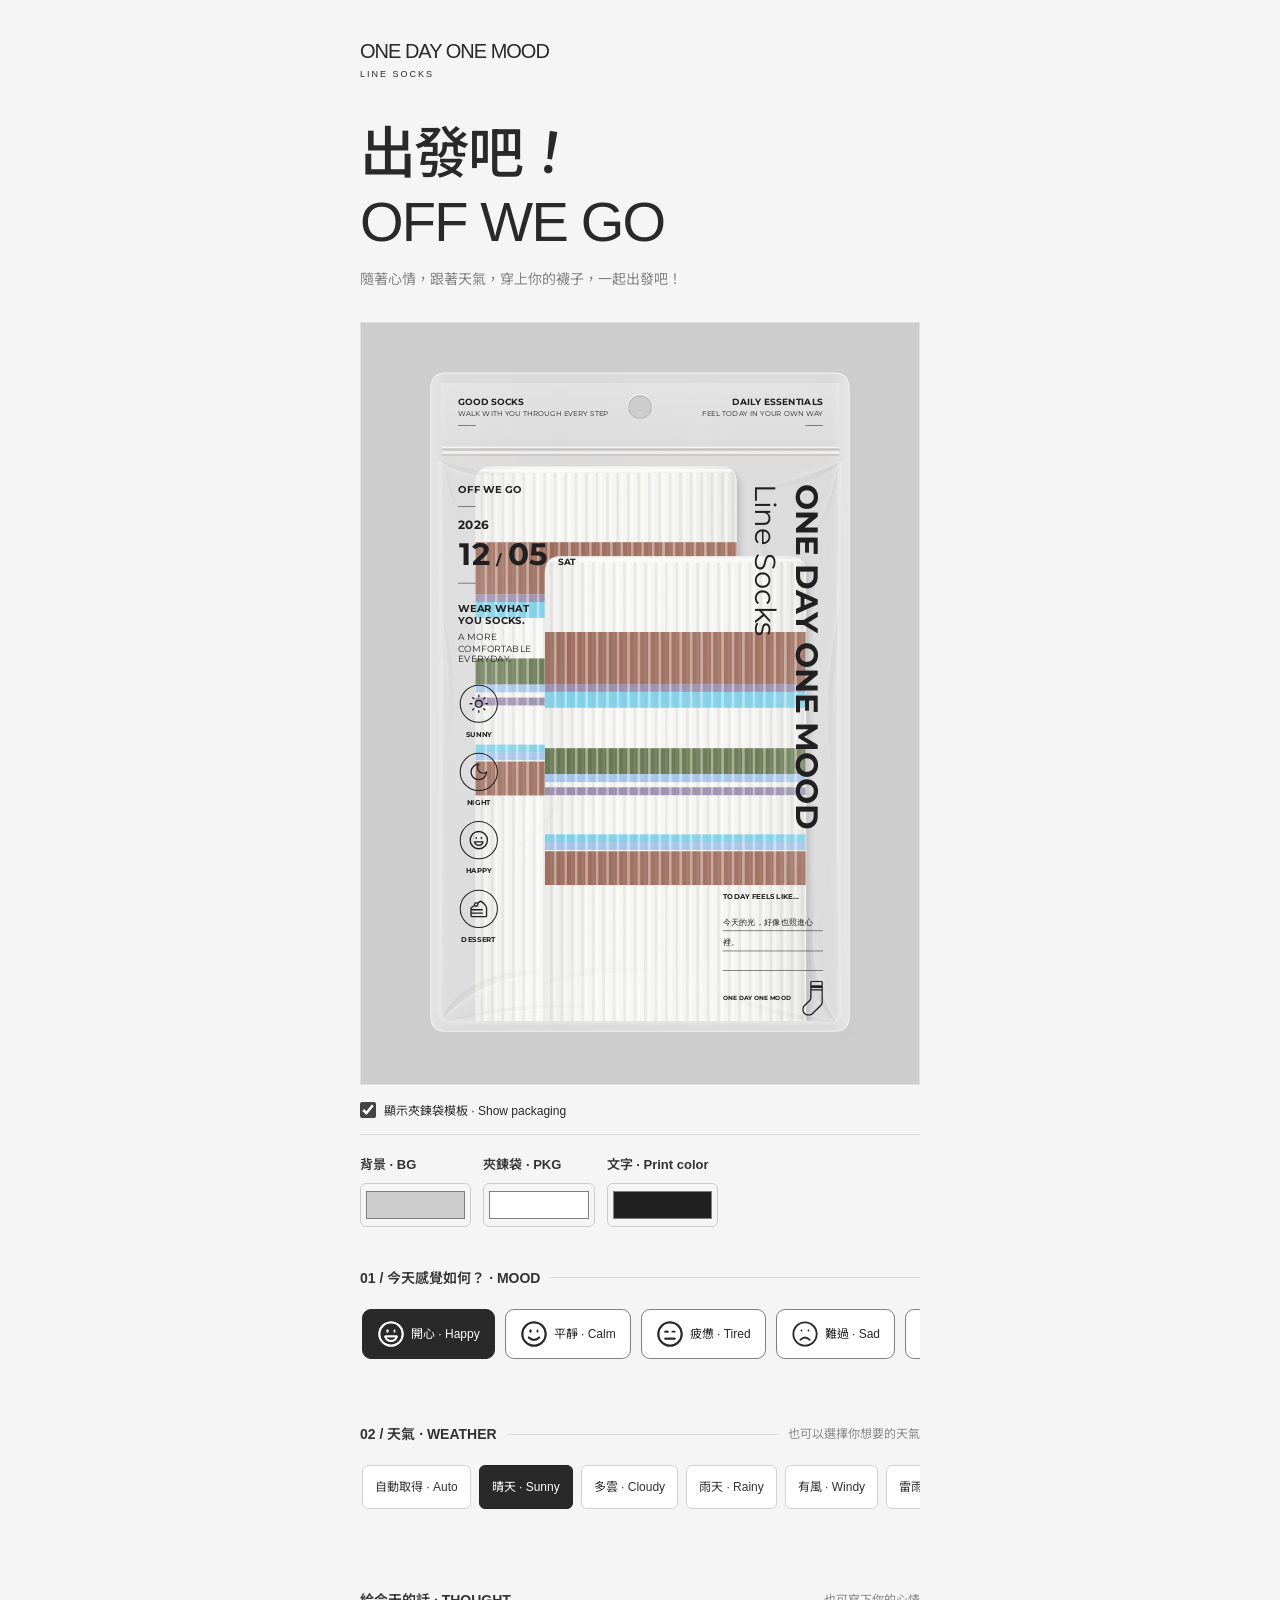
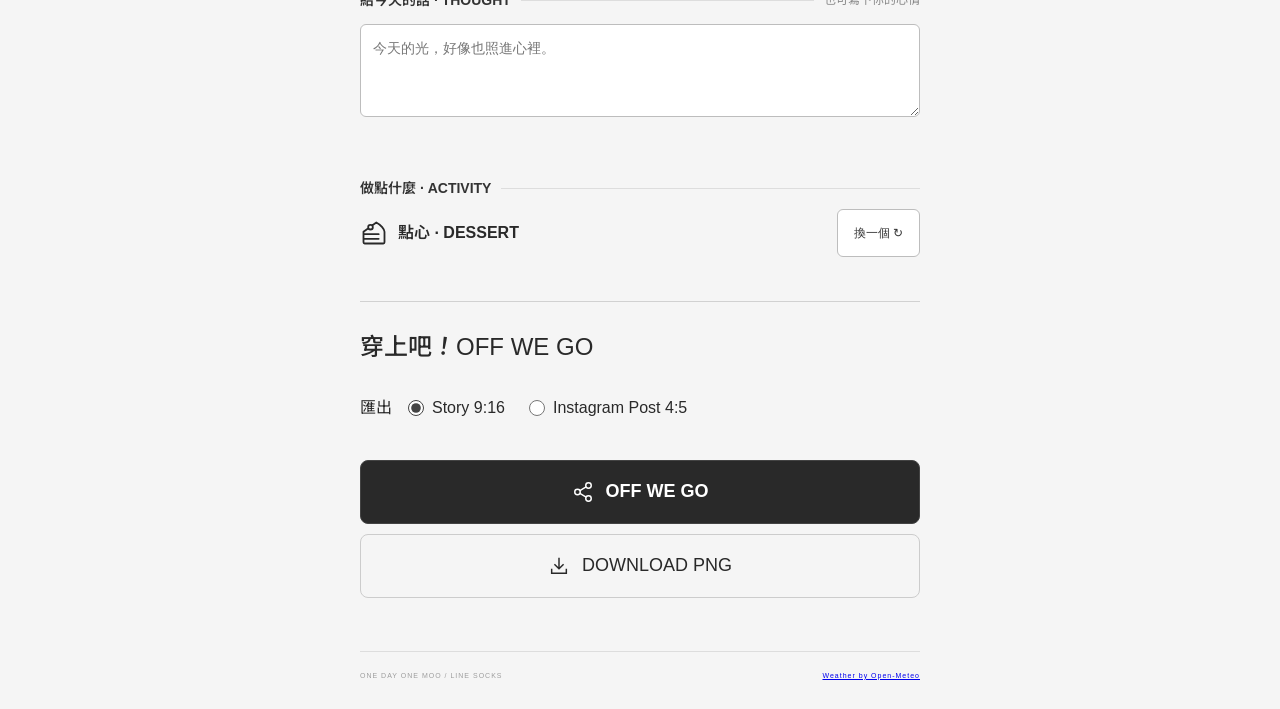
==== commit bda5121b: "Add files via upload" ====
--- a/linesocks/index.html
+++ b/linesocks/index.html
@@ -6,8 +6,8 @@
     <meta name="theme-color" content="#f5f5f5" />
     <title>ONE DAY ONE MOOD — LINE SOCKS</title>
     <!-- Base styles and optional fonts; stylesheet order is intentional. -->
-    <link rel="stylesheet" href="style.css?v=20260919-lite-clean" />
-    <script src="app.js?v=20260919-lite-clean" defer></script>
+    <link rel="stylesheet" href="style.css?v=20260919-safari-text-fix" />
+    <script src="app.js?v=20260919-safari-text-fix" defer></script>
     <link
       rel="stylesheet"
       href="https://fonts.googleapis.com/css2?family=Noto%20Sans%20TC:wght@400;700&amp;display=swap"
--- a/linesocks/style.css
+++ b/linesocks/style.css
@@ -152,8 +152,14 @@
 .user-section .icon-field { border: 0px; }
 @font-face { font-family: Mallory; src: local("Mallory Book"), local("Mallory-Book"), local("Mallory Regular"), local("Mallory-Regular"), local("Mallory"); font-weight: 400; font-style: normal; }
 @font-face { font-family: Mallory; src: local("Mallory Bold"), local("Mallory-Bold"), local("Mallory Book"), local("Mallory-Book"), local("Mallory"); font-weight: 700; font-style: normal; }
-.package-text-layer, .package-text-layer * { text-size-adjust: none; }
-.package-text-layer { flex-shrink: 0; }
+/* Safari on iPhone needs the prefixed form to keep print text from inflating.
+   Keep both declarations when formatting: Chromium CSSOM may drop the prefix. */
+.package-text-layer,
+.package-text-layer * {
+  -webkit-text-size-adjust: none;
+  text-size-adjust: none;
+}
+.package-text-layer { flex-shrink: 0; transform-origin: top left; }
 .package-text-layer .package-header, .package-text-layer .package-body { flex-shrink: 0; }
 .package-header { grid-template-columns: minmax(0px, 1fr) minmax(0px, 1fr); }
 .package-header-copy { min-width: 0px; }
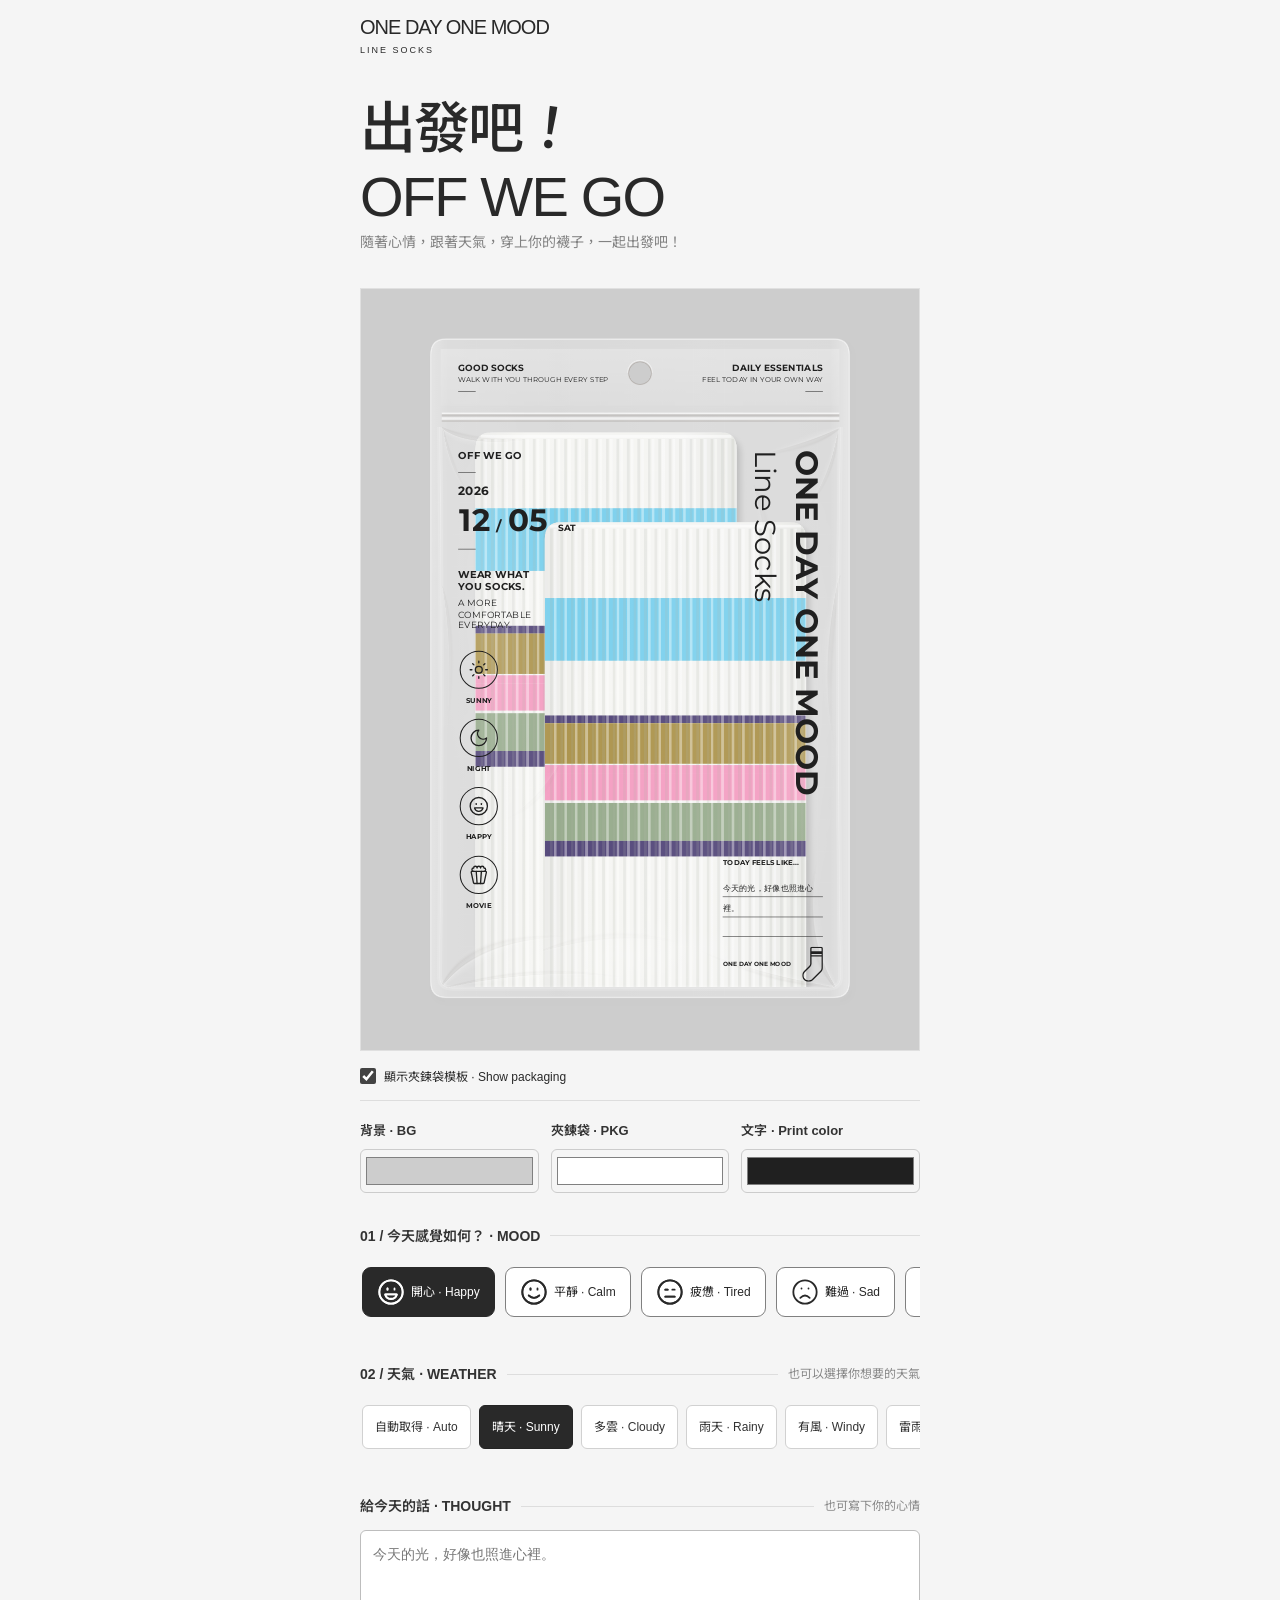
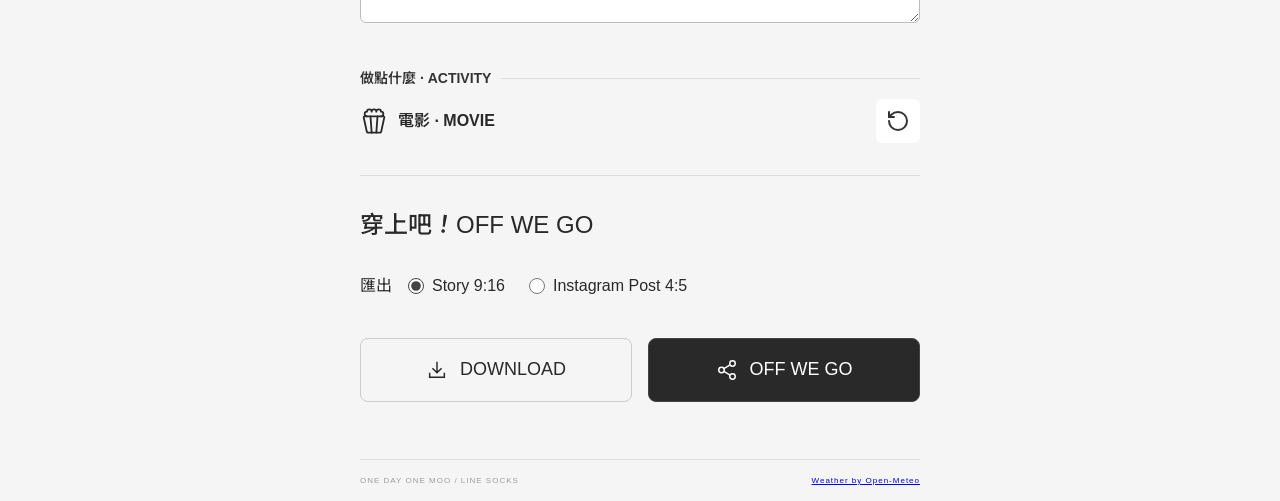
==== commit 03fa7178: "Add files via upload" ====
--- a/linesocks/index.html
+++ b/linesocks/index.html
@@ -6,7 +6,7 @@
     <meta name="theme-color" content="#f5f5f5" />
     <title>ONE DAY ONE MOOD — LINE SOCKS</title>
     <!-- Base styles and optional fonts; stylesheet order is intentional. -->
-    <link rel="stylesheet" href="style.css?v=20260919-safari-text-fix" />
+    <link rel="stylesheet" href="style.css?v=20260920-activity-borderless" />
     <script src="app.js?v=20260919-safari-text-fix" defer></script>
     <link
       rel="stylesheet"
@@ -53,10 +53,10 @@
         }
       }
     </script>
-    <link rel="stylesheet" href="workflow.css?v=20260919-lite-clean" />
+    <link rel="stylesheet" href="workflow.css?v=20260920-activity-icon" />
     <!-- Deferred scripts execute in order: app.js, scenarios.js, workflow.js. -->
     <script src="scenarios.js" defer></script>
-    <script src="workflow.js?v=20260919-lite-clean" defer></script>
+    <script src="workflow.js?v=20260920-activity-icon" defer></script>
   </head>
   <body>
     <aside class="sock-mini" aria-label="襪子即時縮圖" aria-hidden="true">
@@ -280,8 +280,11 @@
               <div id="activity-result" class="activity-result" aria-live="polite">
                 等待情境資料 · Waiting for scenarios
               </div>
-              <button type="button" id="regenerate-activity" disabled>
-                換個活動 · Try another
+              <button type="button" id="regenerate-activity" aria-label="換個活動" title="換個活動" disabled>
+                <svg xmlns="http://www.w3.org/2000/svg" width="24" height="24" viewBox="0 0 24 24" fill="none" stroke="currentColor" stroke-width="2" stroke-linecap="round" stroke-linejoin="round" class="lucide lucide-rotate-ccw preview-icon" aria-hidden="true">
+                  <path d="M3 12a9 9 0 1 0 9-9 9.75 9.75 0 0 0-6.74 2.74L3 8" />
+                  <path d="M3 3v5h5" />
+                </svg>
               </button>
             </div>
           </fieldset>
@@ -322,8 +325,7 @@
               stroke-width="1.6"
               aria-hidden="true">
               <path d="M12 3v12m-5-5 5 5 5-5M4 15v5h16v-5"></path>
-            </svg>
-            DOWNLOAD PNG
+            </svg>DOWNLOAD
           </button>
           <button id="share-preview" type="button" class="flow-primary">
             <svg
@@ -338,8 +340,7 @@
               <circle cx="6" cy="12" r="3"></circle>
               <circle cx="18" cy="19" r="3"></circle>
               <path d="m8.6 10.5 6.8-4M8.6 13.5l6.8 4"></path>
-            </svg>
-            OFF WE GO
+            </svg>OFF WE GO
           </button>
         </div>
         <p id="status" role="status" aria-live="polite"></p>
--- a/linesocks/style.css
+++ b/linesocks/style.css
@@ -5,8 +5,8 @@
 button { cursor: pointer; }
 button:focus-visible, a:focus-visible, input:focus-visible { outline: rgb(175, 175, 175) solid 3px; outline-offset: 4px; }
 .app { max-width: 640px; margin: auto; padding: 0px 40px; }
-.intro { padding: 40px 0px 29px; }
-h1 { font-size: 39px; letter-spacing: -1.8px; font-weight: 500; margin: 17px 0px 12px; }
+.intro { padding: 16px 0 32px; }
+h1 { font-size: 39px; letter-spacing: -1.8px; font-weight: 500; margin: 16px 0 0 0; }
 h1 span { display: block; margin-top: 12px; }
 .intro p { font-size: 12px; color: rgb(130, 130, 130); line-height: 1.8; margin: 0px; }
 .preview-section { position: relative; border: 1px solid rgb(224, 224, 224); overflow: hidden; }
@@ -17,21 +17,18 @@
 .export-section { justify-content: space-between; flex-wrap: wrap; }
 .export-section p { color: rgb(142, 142, 142); letter-spacing: 0.4px; margin: 8px 0px 0px; }
 #export { display: flex; align-items: center; gap: 11px; background: var(--accent); color: white; border: 0px; padding: 17px 20px; min-width: 178px; }
-#export:hover { background: rgb(51, 51, 51); }
 #export:disabled { opacity: 0.6; }
 #status { width: 100%; min-height: 13px; }
-footer { padding: 20px 0px 30px; border-top: 1px solid var(--line); display: flex; justify-content: space-between; font-size: 7px; letter-spacing: 1px; color: rgb(157, 157, 157); }
+footer { padding: 16px 0; border-top: 1px solid var(--line); display: flex; justify-content: space-between; font-size: 8px; letter-spacing: 1px; color: rgb(157, 157, 157); }
 @media (min-width: 600px) {
   .preview-section { max-height: 650px; }
   canvas { width: 100%; max-height: 650px; object-fit: contain; }
 }
 @media (max-width: 520px) {
   .app { padding: 0px 20px; }
-  .intro { padding-top: 31px; }
   h1 { font-size: 32px; }
   .export-section { gap: 18px; }
   #export { width: 100%; justify-content: center; }
-  footer { font-size: 6px; letter-spacing: 0.5px; }
 }
 @media (prefers-reduced-motion: no-preference) {
   button { transition: background 0.15s, opacity 0.15s; }
@@ -41,7 +38,7 @@
 .packaging-control { display: flex; justify-content: space-between; align-items: center; gap: 12px; padding: 16px 0px; border-bottom: 1px solid var(--line); }
 .packaging-control label { display: flex; align-items: center; gap: 8px; font-size: 12px; cursor: pointer; }
 .packaging-control input { accent-color: var(--accent); width: 16px; height: 16px; margin: 0px; }
-.mood-editor { margin-top: 28px; padding-top: 24px; }
+.mood-editor { margin: 32px 0; padding: 0; }
 .mood-fields label { display: flex; flex-direction: column; gap: 9px; font-size: 10px; letter-spacing: 0.6px; position: relative; }
 .mood-fields textarea { border: 1px solid rgb(204, 204, 204); background: rgb(255, 255, 255); color: rgb(34, 34, 34); padding: 12px; width: 100%; border-radius: 0px; font: 12px Arial, sans-serif; }
 .note-field { grid-column: 1 / -1; }
@@ -61,7 +58,7 @@
 .note-field { padding-top: 10px; }
 .icon-option[aria-pressed="true"] { background: rgb(36, 36, 36); color: rgb(255, 255, 255); border-color: rgb(36, 36, 36); box-shadow: none; }
 .scene-editor { margin-top: 28px; padding-top: 24px; border-top: 1px solid var(--line); }
-#scene-color-controls { display: grid; grid-template-columns: repeat(3, minmax(0px, 1fr)); margin-top: 18px; }
+#scene-color-controls { width: 100%; display: grid; grid-template-columns: repeat(3, minmax(0px, 1fr)); margin-top: 18px; }
 .scene-color-field { border: 0px; margin: 0px; min-width: 0px; }
 .scene-color-field legend { padding: 0px; }
 .scene-color-row { display: flex; padding: 0px; }
@@ -111,7 +108,7 @@
 .icon-option.text-option { min-height: 44px; padding: 12px 6px; font-size: 13px; justify-content: center; }
 .text-option:focus-visible { outline: rgb(34, 34, 34) solid 2px; outline-offset: 3px; }
 #mood-note, .package-description { font-family: var(--package-font); font-weight: 400; }
-.scene-editor, .mood-editor { margin-top: 20px; padding-top: 20px; }
+.scene-editor { margin-top: 20px; padding-top: 20px; }
 #scene-color-controls { margin: 0px; gap: 12px; }
 .scene-color-field { padding: 0px; }
 .scene-color-field legend { font-size: 13px; font-weight: 600; margin-bottom: 8px; line-height: 1.5; color: rgb(51, 51, 51); }
@@ -125,11 +122,12 @@
 .mood-fields .text-option[aria-pressed="true"] { background: rgb(36, 36, 36); border-color: rgb(36, 36, 36); color: rgb(255, 255, 255); }
 .activity-toolbar { display: flex; align-items: center; justify-content: space-between; gap: 12px; }
 .activity-toolbar .activity-result { min-width: 0px; padding: 0px; font-size: 16px; line-height: 1.5; gap: 10px; }
-#regenerate-activity { min-height: 44px; padding: 10px 16px; border: 1px solid rgb(189, 189, 189); border-radius: var(--ui-radius); background: rgb(255, 255, 255); color: rgb(51, 51, 51); font: 500 14px / 1.4 Arial, sans-serif; white-space: nowrap; flex-shrink: 0; margin: 0px; }
+#regenerate-activity { display: inline-flex; align-items: center; justify-content: center; width: 44px; height: 44px; min-width: 44px; min-height: 44px; padding: 0; border: none; border-radius: var(--ui-radius); background: #ffffff; color: rgb(51, 51, 51); font: 500 14px / 1.4 Arial, sans-serif; white-space: nowrap; flex-shrink: 0; margin: 0px; }
 .mood-fields > .note-field { display: flex; flex-direction: column; gap: 12px; }
 .mood-fields #mood-note { font-size: 14px; line-height: 1.6; min-height: 88px; padding: 12px; border: 1px solid rgb(189, 189, 189); border-radius: var(--ui-radius); margin: 0px; resize: vertical; }
+.note-toolbar:empty { display: none; }
 .note-toolbar { display: flex; align-items: center; justify-content: space-between; gap: 12px; }
-.export-section { margin-top: 20px; border-top: 1px solid var(--ui-border); }
+.export-section { margin-top: 0; border-top: 0; }
 .export-section p { font-size: 13px; line-height: 1.6; }
 #export { min-height: 48px; font-size: 15px; border-radius: var(--ui-radius); }
 :is(.scene-editor, .mood-editor, .export-section) :is(button, input, textarea):focus-visible { outline: rgb(34, 34, 34) solid 2px; outline-offset: 3px; }
@@ -140,14 +138,9 @@
   .app { padding-left: 16px; padding-right: 16px; }
   .note-toolbar { align-items: flex-start; }
 }
-.scene-editor { display: grid; align-items: start; }
-.scene-editor #scene-color-controls { display: contents; }
 .mood-fields .note-field > label.control-title { display: flex; flex-direction: row; align-items: center; justify-content: flex-start; gap: 10px; width: 100%; text-align: left; }
 .mood-fields .note-field > label.control-title::after { content: ""; display: block; flex: 1 0 16px; height: 1px; background: var(--ui-border); align-self: center; }
-@media (max-width: 600px) {
-  .scene-editor { grid-template-columns: repeat(2, minmax(0px, 1fr)); gap: 14px 12px; }
-}
-.app > .user-section { margin: 0px; padding: 20px 0px; border: 0px; }
+.app > .scene-editor { margin: 0px; padding: 20px 0px 0px; border: 0px; }
 .app > .user-section .mood-fields { gap: 0px; }
 .user-section .icon-field { border: 0px; }
 @font-face { font-family: Mallory; src: local("Mallory Book"), local("Mallory-Book"), local("Mallory Regular"), local("Mallory-Regular"), local("Mallory"); font-weight: 400; font-style: normal; }
@@ -163,7 +156,7 @@
 .package-text-layer .package-header, .package-text-layer .package-body { flex-shrink: 0; }
 .package-header { grid-template-columns: minmax(0px, 1fr) minmax(0px, 1fr); }
 .package-header-copy { min-width: 0px; }
-.sock-mini { display: none; position: fixed; top: max(12px, env(safe-area-inset-top)); left: max(12px, env(safe-area-inset-left)); z-index: 90; width: 40vw; max-width: 240px; overflow: hidden; border: 1px solid rgb(204, 204, 204); border-radius: 50%; aspect-ratio: 1 / 1; background: rgb(245, 245, 245); box-shadow: rgba(0, 0, 0, 0.133) 0px 4px 20px; pointer-events: none; }
+.sock-mini {position: fixed; top: max(12px, env(safe-area-inset-top)); left: max(12px, env(safe-area-inset-left)); z-index: 90; width: 40vw; max-width: 240px; overflow: hidden; border: 1px solid rgb(204, 204, 204); border-radius: 50%; aspect-ratio: 1 / 1; background: rgb(245, 245, 245); box-shadow: rgba(0, 0, 0, 0.133) 0px 4px 20px; pointer-events: none; }
 .sock-mini[hidden] { display: none; }
 #sock-mini-canvas { display: block; width: 100%; height: auto; }
 .sock-mini { opacity: 0; visibility: hidden; transform: translateY(
@@ -179,7 +172,8 @@
 .export-actions { align-items: stretch; }
 .export-actions #export, .export-actions #share-preview { display: flex; align-items: center; justify-content: center; min-width: 0px; }
 #share-preview { background: transparent; color: var(--ink); border: 1px solid var(--accent); }
-#share-preview:hover:not(:disabled) { background: rgb(229, 229, 229); color: rgb(41, 41, 41); }
+#export:hover:not(:disabled),
+#share-preview:hover:not(:disabled) { background: rgb(229, 229, 229); color: rgb(41, 41, 41); border-color: rgb(119, 119, 119); }
 @media (max-width: 600px) {
   .export-actions { width: 100%; }
   .export-actions #export, .export-actions #share-preview { flex: 1 1 0%; width: auto; padding: 14px 10px; }
@@ -214,15 +208,11 @@
 .package-footer-mark { position: relative; width: 100%; margin-top: 4px; }
 .package-footer-mark .package-footer-copy { margin-top: 0px; max-width: calc(100% - 48px); }
 .package-footer-mark .package-sock-icon { position: absolute; right: 0px; top: 50%; width: 40px; height: 68px; transform: translateY(-50%); fill: currentcolor; }
-.scene-editor { grid-template-columns: repeat(3, minmax(0px, 1fr)) minmax(190px, 1.25fr); gap: 12px; }
 .scene-editor .scene-color-field legend { font: 600 13px / 1.5 Arial, "Noto Sans TC", sans-serif; white-space: nowrap; }
 .scene-editor .scene-color-row .custom-color { height: 44px; padding: 5px; border: 1px solid rgb(204, 204, 204); border-radius: 6px; background: transparent; }
 .scene-editor .custom-color::-webkit-color-swatch-wrapper { padding: 2px 0px; }
 .scene-editor .custom-color::-webkit-color-swatch { border: 1px solid rgb(128, 128, 128); border-radius: 0px; }
-@media (max-width: 600px) {
-  .scene-editor { grid-template-columns: repeat(3, minmax(0px, 1fr)); gap: 24px 12px; }
-}
 @media (max-width: 360px) {
-  .scene-editor { column-gap: 8px; }
+  #scene-color-controls { column-gap: 8px; }
   .scene-editor .scene-color-field legend { font-size: 12px; }
 }
--- a/linesocks/workflow.css
+++ b/linesocks/workflow.css
@@ -1,12 +1,11 @@
-.preview-section {position: sticky; top: 0; z-index: 10; }
+.preview-section {top: 0; z-index: 10; }
 html { scroll-behavior: smooth; scroll-padding-top: 20px; }
 [hidden] { display: none !important; }
 .intro .flow-brand { font-size: 20px; font-weight: 400; letter-spacing: -1px; }
 .intro .flow-brand span { display: block; margin-top: 6px; font-size: 9px; letter-spacing: 2px; }
 .intro h1 { font-size: 48px; }
 .intro p { font-size: 14px; line-height: 1.9; }
-.flow-primary { display: flex; align-items: center; justify-content: space-between; min-height: 54px; width: 100%; padding: 14px 18px; background: rgb(41, 41, 41); color: rgb(255, 255, 255); border: 1px solid rgb(41, 41, 41); border-radius: 6px; text-decoration: none; font-size: 13px; font-weight: 700; cursor: pointer; }
-.flow-panel { margin: 0px; padding: 24px 0px; }
+.flow-primary { display: flex; align-items: center; justify-content: space-between; min-height: 54px; width: 100%; padding: 14px 18px; background: rgb(41, 41, 41); color: rgb(255, 255, 255); border: 1px solid rgb(41, 41, 41); border-radius: 6px; text-decoration: none; font-size: 13px; cursor: pointer; }
 .flow-panel .control-title { font-size: 14px; line-height: 1.6; }
 .flow-panel fieldset { min-width: 0px; }
 .flow-panel .mood-fields { display: block; }
@@ -17,13 +16,10 @@
 .flow-panel #weather-choice { display: flex; flex-wrap: nowrap; overflow-x: auto; gap: 8px; padding: 10px 2px 14px; }
 .flow-panel #weather-choice button { flex: 0 0 auto; white-space: nowrap; min-height: 44px; min-width: 44px; padding: 10px 12px; font-size: 12px; border-radius: 6px; }
 .flow-panel #weather-choice button[aria-pressed="true"] { background: rgb(41, 41, 41); color: white; }
-.flow-hint { font-size: 12px; line-height: 1.8; color: rgb(105, 105, 105); }
-.flow-result-controls .flow-panel { padding: 24px 0px; }
 .flow-result-controls .note-field textarea { font-size: 16px; }
 .flow-result-controls .activity-toolbar { gap: 14px; }
-.flow-result-controls #regenerate-activity { min-width: 80px; min-height: 48px; font-size: 12px; }
-.flow-result-controls .export-section { display: block; padding: 28px 0px; }
-.flow-result-controls .export-actions { display: flex; flex-direction: column; gap: 10px; }
+.flow-result-controls .export-section { display: block; padding: 32px 0; border-top: 1px solid var(--line); }
+.flow-result-controls .export-actions { display: flex; flex-direction: row-reverse; gap: 16px; }
 .flow-result-controls .export-actions button { min-height: 54px; width: 100%; justify-content: center; font-size: 13px; }
 .flow-result-controls #share-preview { background: rgb(41, 41, 41); color: white; }
 .flow-result-controls #export { background: transparent; color: rgb(41, 41, 41); border: 1px solid rgb(204, 204, 204); }
@@ -37,7 +33,6 @@
 .flow-panel button:focus-visible, .flow-primary:focus-visible { outline: rgb(107, 129, 91) solid 3px; outline-offset: 3px; }
 @media (min-width: 768px) {
   .intro h1 { font-size: 56px; }
-  .flow-panel { padding-block: 30px; }
 }
 @media (prefers-reduced-motion: reduce) {
   html { scroll-behavior: auto; }
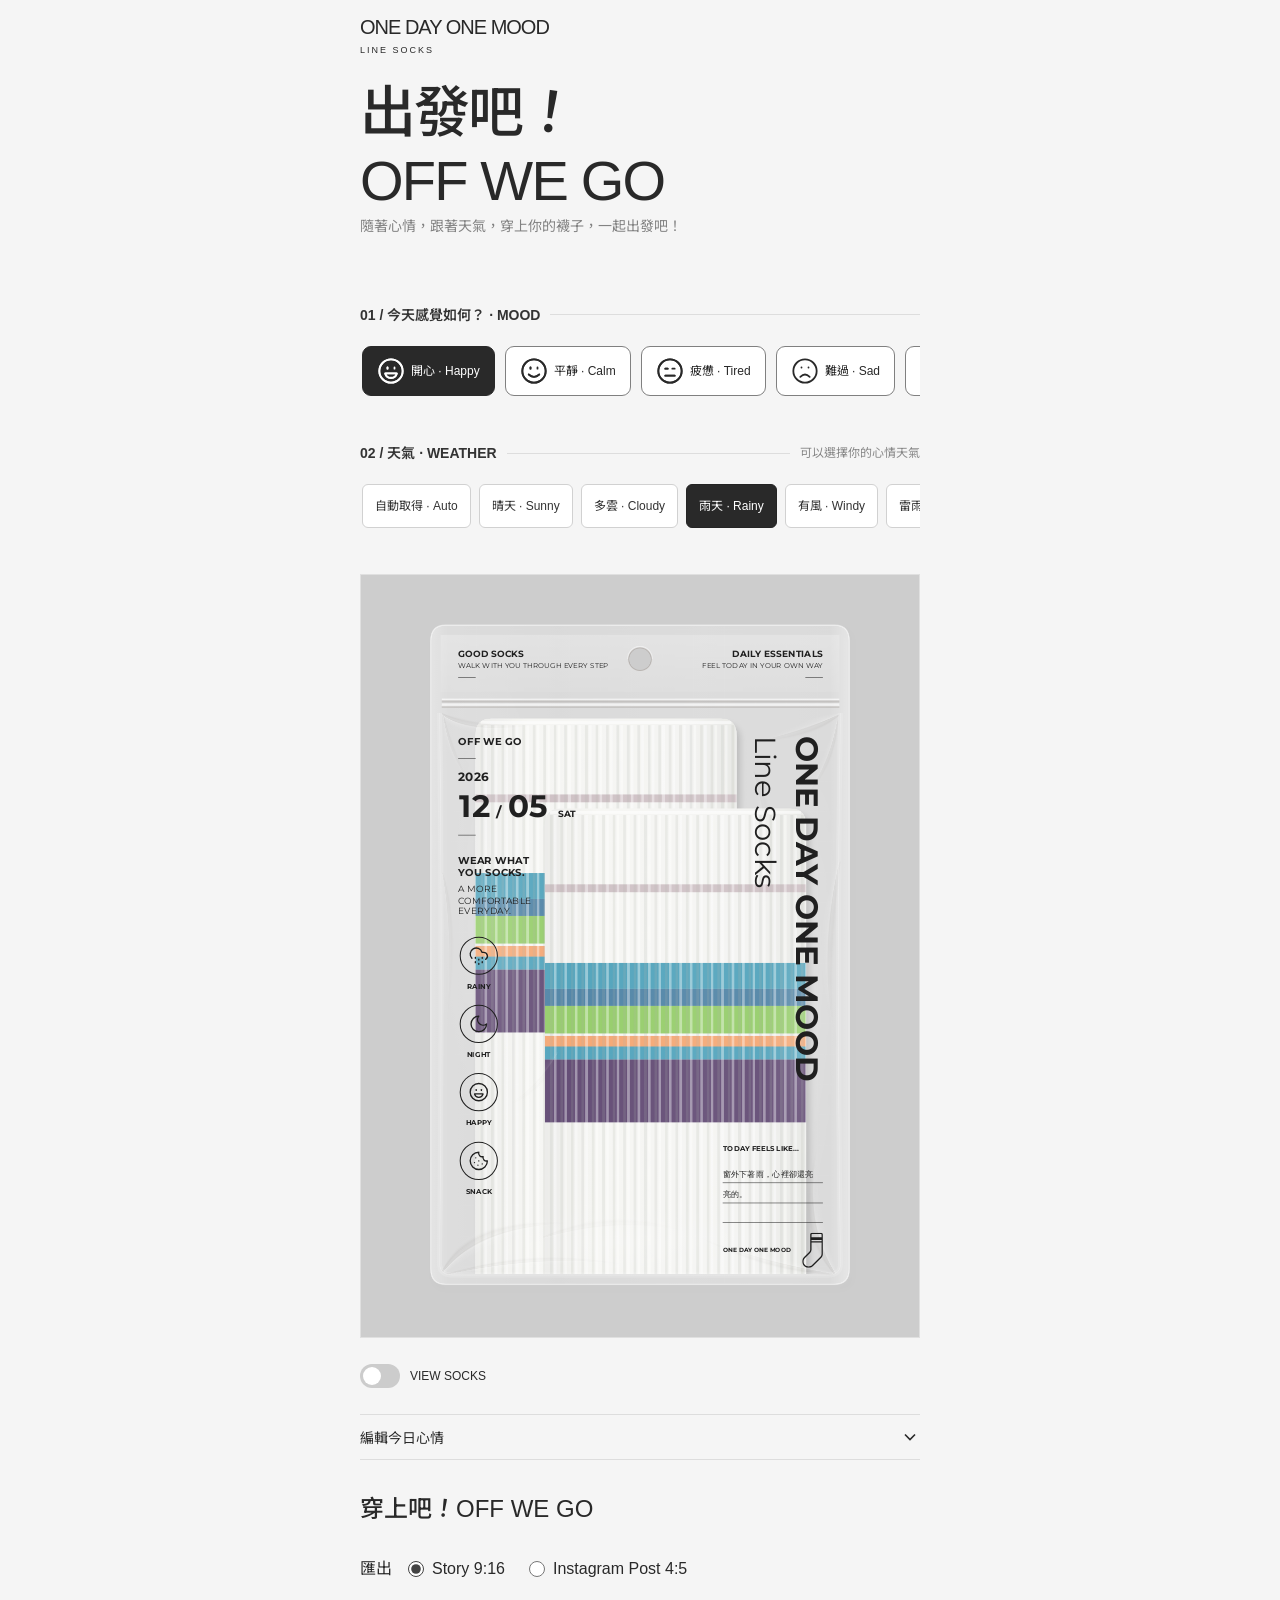
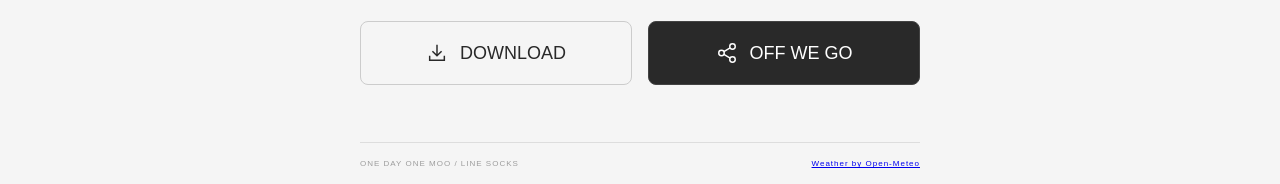
==== commit eea0e6d6: "Add files via upload" ====
--- a/linesocks/index.html
+++ b/linesocks/index.html
@@ -6,8 +6,8 @@
     <meta name="theme-color" content="#f5f5f5" />
     <title>ONE DAY ONE MOOD — LINE SOCKS</title>
     <!-- Base styles and optional fonts; stylesheet order is intentional. -->
-    <link rel="stylesheet" href="style.css?v=20260920-activity-borderless" />
-    <script src="app.js?v=20260919-safari-text-fix" defer></script>
+    <link rel="stylesheet" href="style.css?v=20260920-view-socks-toggle" />
+    <script src="app.js?v=20260920-view-socks-toggle" defer></script>
     <link
       rel="stylesheet"
       href="https://fonts.googleapis.com/css2?family=Noto%20Sans%20TC:wght@400;700&amp;display=swap"
@@ -53,10 +53,10 @@
         }
       }
     </script>
-    <link rel="stylesheet" href="workflow.css?v=20260920-activity-icon" />
+    <link rel="stylesheet" href="workflow.css?v=20260920-results-motion" />
     <!-- Deferred scripts execute in order: app.js, scenarios.js, workflow.js. -->
     <script src="scenarios.js" defer></script>
-    <script src="workflow.js?v=20260920-activity-icon" defer></script>
+    <script src="workflow.js?v=20260920-results-motion" defer></script>
   </head>
   <body>
     <aside class="sock-mini" aria-label="襪子即時縮圖" aria-hidden="true">
@@ -249,8 +249,11 @@
       </section>
       <!-- Preview appearance controls -->
       <div class="packaging-control">
-        <label for="packaging"><input id="packaging" type="checkbox" checked="" /> 顯示夾鍊袋模板 · Show
-          packaging</label></div>
+        <button id="packaging" type="button" aria-pressed="false">
+          <span class="packaging-toggle-track" aria-hidden="true"></span>
+          <span>VIEW SOCKS</span>
+        </button>
+      </div>
 
       <section class="scene-editor user-section" aria-label="配色設定">
         <div id="scene-color-controls"></div>
@@ -275,7 +278,7 @@
       <section class="mood-editor user-section" aria-labelledby="activity-title">
         <div class="mood-fields">
           <fieldset class="icon-field activity-field">
-            <legend id="activity-title" class="control-title">做點什麼 · ACTIVITY</legend>
+            <legend id="activity-title" class="control-title">04 / 做點什麼 · ACTIVITY</legend>
             <div class="activity-toolbar">
               <div id="activity-result" class="activity-result" aria-live="polite">
                 等待情境資料 · Waiting for scenarios
--- a/linesocks/style.css
+++ b/linesocks/style.css
@@ -6,7 +6,7 @@
 button:focus-visible, a:focus-visible, input:focus-visible { outline: rgb(175, 175, 175) solid 3px; outline-offset: 4px; }
 .app { max-width: 640px; margin: auto; padding: 0px 40px; }
 .intro { padding: 16px 0 32px; }
-h1 { font-size: 39px; letter-spacing: -1.8px; font-weight: 500; margin: 16px 0 0 0; }
+h1 { font-size: 39px; letter-spacing: -1.8px; font-weight: 500; margin:0; }
 h1 span { display: block; margin-top: 12px; }
 .intro p { font-size: 12px; color: rgb(130, 130, 130); line-height: 1.8; margin: 0px; }
 .preview-section { position: relative; border: 1px solid rgb(224, 224, 224); overflow: hidden; }
@@ -36,8 +36,11 @@
 .preview-section { background: rgb(205, 205, 205); max-height: none; }
 canvas { max-height: none; object-fit: initial; }
 .packaging-control { display: flex; justify-content: space-between; align-items: center; gap: 12px; padding: 16px 0px; border-bottom: 1px solid var(--line); }
-.packaging-control label { display: flex; align-items: center; gap: 8px; font-size: 12px; cursor: pointer; }
-.packaging-control input { accent-color: var(--accent); width: 16px; height: 16px; margin: 0px; }
+#packaging { display: inline-flex; align-items: center; gap: 10px; min-height: 44px; padding: 0; border: none; background: transparent; color: var(--ink); font: inherit; font-size: 12px; cursor: pointer; }
+.packaging-toggle-track { display: inline-flex; align-items: center; width: 40px; height: 24px; padding: 3px; border-radius: 999px; background: #cccccc; flex-shrink: 0; }
+.packaging-toggle-track::before { content: ""; width: 18px; height: 18px; border-radius: 50%; background: #ffffff; }
+#packaging[aria-pressed="true"] .packaging-toggle-track { background: #292929; }
+#packaging[aria-pressed="true"] .packaging-toggle-track::before { transform: translateX(16px); }
 .mood-editor { margin: 32px 0; padding: 0; }
 .mood-fields label { display: flex; flex-direction: column; gap: 9px; font-size: 10px; letter-spacing: 0.6px; position: relative; }
 .mood-fields textarea { border: 1px solid rgb(204, 204, 204); background: rgb(255, 255, 255); color: rgb(34, 34, 34); padding: 12px; width: 100%; border-radius: 0px; font: 12px Arial, sans-serif; }
@@ -140,7 +143,7 @@
 }
 .mood-fields .note-field > label.control-title { display: flex; flex-direction: row; align-items: center; justify-content: flex-start; gap: 10px; width: 100%; text-align: left; }
 .mood-fields .note-field > label.control-title::after { content: ""; display: block; flex: 1 0 16px; height: 1px; background: var(--ui-border); align-self: center; }
-.app > .scene-editor { margin: 0px; padding: 20px 0px 0px; border: 0px; }
+.app > .scene-editor { display: none; margin: 0px; padding: 20px 0px 0px; border: 0px; }
 .app > .user-section .mood-fields { gap: 0px; }
 .user-section .icon-field { border: 0px; }
 @font-face { font-family: Mallory; src: local("Mallory Book"), local("Mallory-Book"), local("Mallory Regular"), local("Mallory-Regular"), local("Mallory"); font-weight: 400; font-style: normal; }
--- a/linesocks/workflow.css
+++ b/linesocks/workflow.css
@@ -18,13 +18,13 @@
 .flow-panel #weather-choice button[aria-pressed="true"] { background: rgb(41, 41, 41); color: white; }
 .flow-result-controls .note-field textarea { font-size: 16px; }
 .flow-result-controls .activity-toolbar { gap: 14px; }
-.flow-result-controls .export-section { display: block; padding: 32px 0; border-top: 1px solid var(--line); }
-.flow-result-controls .export-actions { display: flex; flex-direction: row-reverse; gap: 16px; }
-.flow-result-controls .export-actions button { min-height: 54px; width: 100%; justify-content: center; font-size: 13px; }
-.flow-result-controls #share-preview { background: rgb(41, 41, 41); color: white; }
-.flow-result-controls #export { background: transparent; color: rgb(41, 41, 41); border: 1px solid rgb(204, 204, 204); }
-.flow-result-controls .export-size { display: flex; flex-wrap: wrap; gap: 8px; margin-bottom: 20px; }
-.flow-result-controls .export-size label { min-height: 44px; padding: 8px; display: flex; align-items: center; }
+.app > .export-section { display: block; padding: 32px 0; border-top: 1px solid var(--line); }
+.export-section .export-actions { display: flex; flex-direction: row-reverse; gap: 16px; }
+.export-section .export-actions button { min-height: 54px; width: 100%; justify-content: center; font-size: 13px; }
+.export-section #share-preview { background: rgb(41, 41, 41); color: white; }
+.export-section #export { background: transparent; color: rgb(41, 41, 41); border: 1px solid rgb(204, 204, 204); }
+.export-section .export-size { display: flex; flex-wrap: wrap; gap: 8px; margin-bottom: 20px; }
+.export-section .export-size label { min-height: 44px; padding: 8px; display: flex; align-items: center; }
 .flow-share-panel { border: 0px; border-radius: 12px; padding: 24px; width: calc(100% - 32px); max-width: 440px; background: rgb(245, 245, 245); }
 .flow-share-panel::backdrop { background: rgba(0, 0, 0, 0.6); }
 .flow-share-panel button { min-height: 48px; padding: 10px 16px; border: 1px solid rgb(204, 204, 204); background: transparent; }
@@ -51,3 +51,15 @@
 #description-title .weather-heading-row, #description-title .weather-heading-row > span { position: static; inset: auto; }
 #description-title .section-heading-label { flex-shrink: 0; white-space: nowrap; }
 #description-title #note-help { font-size: 12px; color: rgb(136, 136, 136); text-align: right; }
+
+.flow-result-controls { margin-top: 0; }
+.flow-result-summary { display: flex; align-items: center; justify-content: space-between; gap: 12px; min-height: 44px; cursor: pointer; list-style: none; font-size: 14px; }
+.flow-result-summary::-webkit-details-marker { display: none; }
+.flow-result-summary svg { flex-shrink: 0; transition: transform 220ms ease; }
+.flow-result-controls[data-expanded="true"] > .flow-result-summary svg { transform: rotate(180deg); }
+.flow-result-summary:focus-visible { outline: 2px solid var(--ink); outline-offset: 4px; }
+.flow-result-controls:not([open]) + .export-section { margin-top: 0; }
+
+@media (prefers-reduced-motion: reduce) {
+  .flow-result-summary svg { transition: none; }
+}
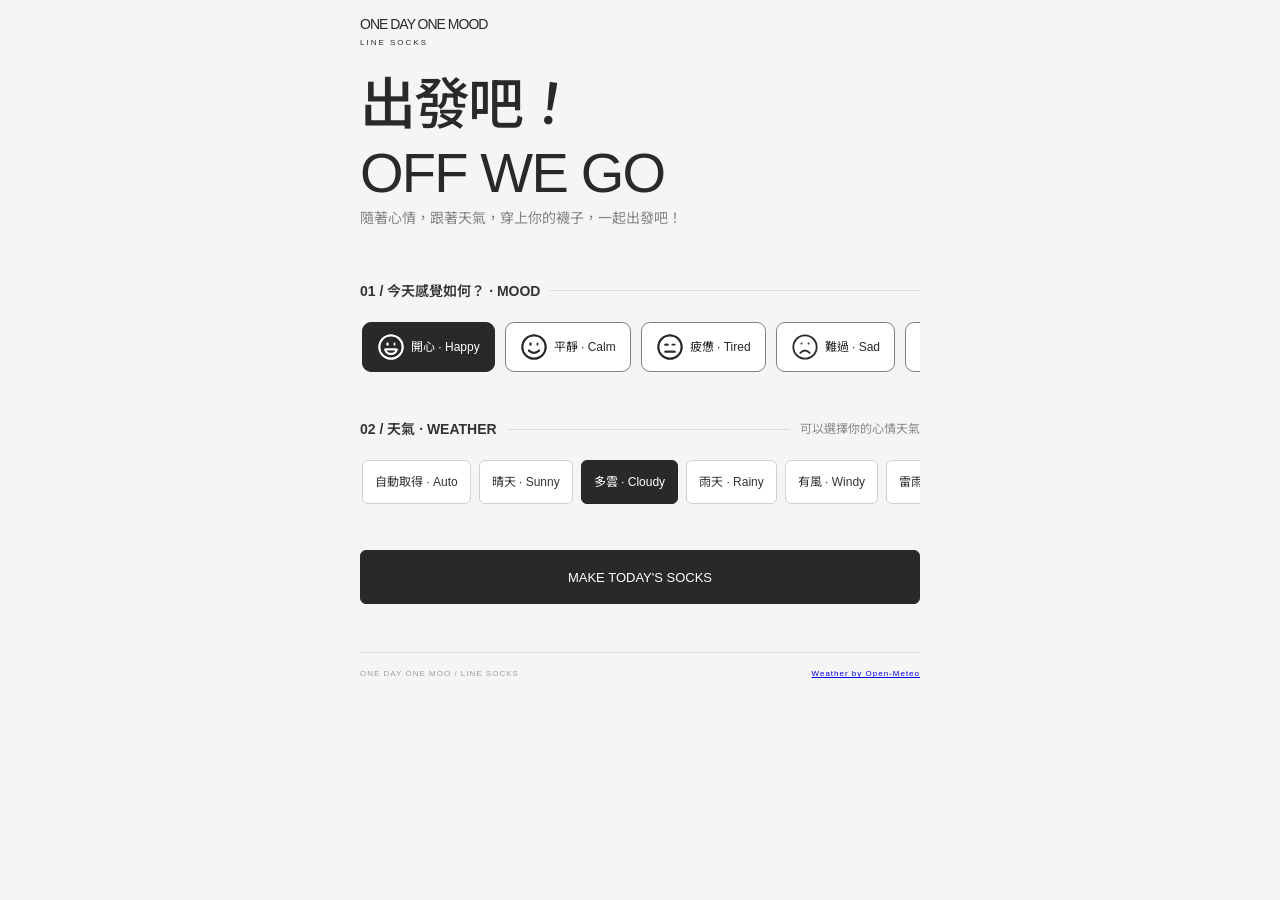
==== commit 0495e266: "Add files via upload" ====
--- a/linesocks/index.html
+++ b/linesocks/index.html
@@ -7,7 +7,7 @@
     <title>ONE DAY ONE MOOD — LINE SOCKS</title>
     <!-- Base styles and optional fonts; stylesheet order is intentional. -->
     <link rel="stylesheet" href="style.css?v=20260920-view-socks-toggle" />
-    <script src="app.js?v=20260920-view-socks-toggle" defer></script>
+    <script src="app.js?v=20260920-make-today" defer></script>
     <link
       rel="stylesheet"
       href="https://fonts.googleapis.com/css2?family=Noto%20Sans%20TC:wght@400;700&amp;display=swap"
@@ -53,10 +53,10 @@
         }
       }
     </script>
-    <link rel="stylesheet" href="workflow.css?v=20260920-results-motion" />
+    <link rel="stylesheet" href="workflow.css?v=20260920-make-today" />
     <!-- Deferred scripts execute in order: app.js, scenarios.js, workflow.js. -->
     <script src="scenarios.js" defer></script>
-    <script src="workflow.js?v=20260920-results-motion" defer></script>
+    <script src="workflow.js?v=20260920-make-today" defer></script>
   </head>
   <body>
     <aside class="sock-mini" aria-label="襪子即時縮圖" aria-hidden="true">
@@ -68,7 +68,7 @@
         <div class="flow-brand">ONE DAY ONE MOOD<span>LINE SOCKS</span></div><h1>出發吧<span style="display:inline-block;transform: rotate(8deg)">！</span><br>OFF WE GO</h1><p>隨著心情，跟著天氣，穿上你的襪子，一起出發吧！</p>
       </section>
       <!-- Preview artwork and export text overlay -->
-      <section class="preview-section" aria-label="襪子樣稿預覽">
+      <section hidden class="preview-section" aria-label="襪子樣稿預覽">
         <div class="preview-artwork">
           <canvas
             id="preview"
@@ -248,14 +248,14 @@
         </div>
       </section>
       <!-- Preview appearance controls -->
-      <div class="packaging-control">
+      <div class="packaging-control" hidden>
         <button id="packaging" type="button" aria-pressed="false">
           <span class="packaging-toggle-track" aria-hidden="true"></span>
           <span>VIEW SOCKS</span>
         </button>
       </div>
 
-      <section class="scene-editor user-section" aria-label="配色設定">
+      <section hidden class="scene-editor user-section" aria-label="配色設定">
         <div id="scene-color-controls"></div>
       </section>
       <!-- Scenario inputs -->
@@ -275,7 +275,7 @@
           </fieldset>
         </div>
       </section>
-      <section class="mood-editor user-section" aria-labelledby="activity-title">
+      <section class="mood-editor user-section" aria-labelledby="activity-title" hidden>
         <div class="mood-fields">
           <fieldset class="icon-field activity-field">
             <legend id="activity-title" class="control-title">04 / 做點什麼 · ACTIVITY</legend>
@@ -293,7 +293,7 @@
           </fieldset>
         </div>
       </section>
-      <section class="mood-editor user-section" aria-labelledby="description-title">
+      <section class="mood-editor user-section" aria-labelledby="description-title" hidden>
         <div class="mood-fields">
           <div class="note-field">
             <label id="description-title" for="mood-note" class="control-title">描述文字 · DESCRIPTION</label><textarea id="mood-note" rows="3" aria-describedby="note-help"></textarea>
@@ -304,7 +304,7 @@
         </div>
       </section>
       <!-- Image export and sharing -->
-      <section class="export-section">
+      <section hidden class="export-section">
         <div>
           <h2>穿上吧<span style="display:inline-block;transform: rotate(8deg)">！</span>OFF WE GO</h2>
           <div class="export-size" role="group" aria-labelledby="export-size-label">
--- a/linesocks/style.css
+++ b/linesocks/style.css
@@ -5,7 +5,7 @@
 button { cursor: pointer; }
 button:focus-visible, a:focus-visible, input:focus-visible { outline: rgb(175, 175, 175) solid 3px; outline-offset: 4px; }
 .app { max-width: 640px; margin: auto; padding: 0px 40px; }
-.intro { padding: 16px 0 32px; }
+.intro { padding: 16px 0; }
 h1 { font-size: 39px; letter-spacing: -1.8px; font-weight: 500; margin:0; }
 h1 span { display: block; margin-top: 12px; }
 .intro p { font-size: 12px; color: rgb(130, 130, 130); line-height: 1.8; margin: 0px; }
--- a/linesocks/workflow.css
+++ b/linesocks/workflow.css
@@ -1,8 +1,8 @@
 .preview-section {top: 0; z-index: 10; }
 html { scroll-behavior: smooth; scroll-padding-top: 20px; }
 [hidden] { display: none !important; }
-.intro .flow-brand { font-size: 20px; font-weight: 400; letter-spacing: -1px; }
-.intro .flow-brand span { display: block; margin-top: 6px; font-size: 9px; letter-spacing: 2px; }
+.intro .flow-brand { font-size: 14px; font-weight: 400; letter-spacing: -1px; }
+.intro .flow-brand span { display: block; margin-top: 6px; font-size: 8px; letter-spacing: 2px; }
 .intro h1 { font-size: 48px; }
 .intro p { font-size: 14px; line-height: 1.9; }
 .flow-primary { display: flex; align-items: center; justify-content: space-between; min-height: 54px; width: 100%; padding: 14px 18px; background: rgb(41, 41, 41); color: rgb(255, 255, 255); border: 1px solid rgb(41, 41, 41); border-radius: 6px; text-decoration: none; font-size: 13px; cursor: pointer; }
@@ -63,3 +63,7 @@
 @media (prefers-reduced-motion: reduce) {
   .flow-result-summary svg { transition: none; }
 }
+
+.make-today { justify-content: center; margin: 0 0 48px; }
+.make-today:hover:not(:disabled) { background: #454545; }
+.make-today:disabled { opacity: 0.5; cursor: wait; }
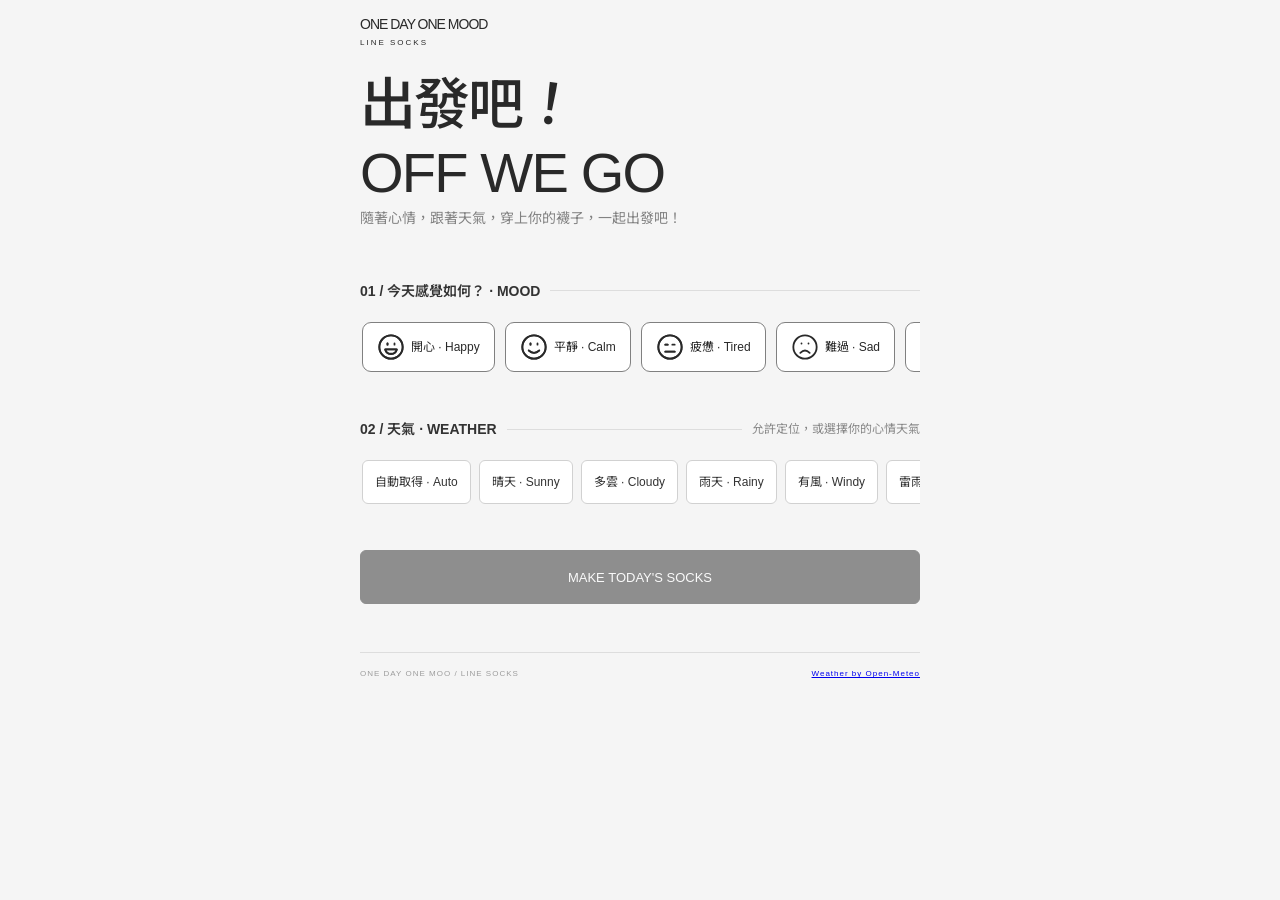
==== commit 81238a9d: "Add files via upload" ====
--- a/linesocks/index.html
+++ b/linesocks/index.html
@@ -53,10 +53,10 @@
         }
       }
     </script>
-    <link rel="stylesheet" href="workflow.css?v=20260920-make-today" />
+    <link rel="stylesheet" href="workflow.css?v=20260922-try-again" />
     <!-- Deferred scripts execute in order: app.js, scenarios.js, workflow.js. -->
     <script src="scenarios.js" defer></script>
-    <script src="workflow.js?v=20260920-make-today" defer></script>
+    <script src="workflow.js?v=20260922-try-again" defer></script>
   </head>
   <body>
     <aside class="sock-mini" aria-label="襪子即時縮圖" aria-hidden="true">
@@ -277,7 +277,7 @@
       </section>
       <section class="mood-editor user-section" aria-labelledby="activity-title" hidden>
         <div class="mood-fields">
-          <fieldset class="icon-field activity-field">
+          <fieldset class="icon-field">
             <legend id="activity-title" class="control-title">04 / 做點什麼 · ACTIVITY</legend>
             <div class="activity-toolbar">
               <div id="activity-result" class="activity-result" aria-live="polite">
--- a/linesocks/style.css
+++ b/linesocks/style.css
@@ -143,7 +143,7 @@
 }
 .mood-fields .note-field > label.control-title { display: flex; flex-direction: row; align-items: center; justify-content: flex-start; gap: 10px; width: 100%; text-align: left; }
 .mood-fields .note-field > label.control-title::after { content: ""; display: block; flex: 1 0 16px; height: 1px; background: var(--ui-border); align-self: center; }
-.app > .scene-editor { display: none; margin: 0px; padding: 20px 0px 0px; border: 0px; }
+.app > .scene-editor { margin: 0px; padding: 20px 0px 0px; border: 0px; }
 .app > .user-section .mood-fields { gap: 0px; }
 .user-section .icon-field { border: 0px; }
 @font-face { font-family: Mallory; src: local("Mallory Book"), local("Mallory-Book"), local("Mallory Regular"), local("Mallory-Regular"), local("Mallory"); font-weight: 400; font-style: normal; }
--- a/linesocks/workflow.css
+++ b/linesocks/workflow.css
@@ -67,3 +67,11 @@
 .make-today { justify-content: center; margin: 0 0 48px; }
 .make-today:hover:not(:disabled) { background: #454545; }
 .make-today:disabled { opacity: 0.5; cursor: wait; }
+
+.flow-panel.flow-locked #mood-choice .icon-option,
+.flow-panel.flow-locked #weather-choice button { pointer-events: none; }
+.flow-panel.flow-locked #mood-choice .icon-option:not([aria-pressed="true"]),
+.flow-panel.flow-locked #weather-choice button:not([aria-pressed="true"]) { opacity: 0.45; }
+
+.flow-secondary { display: flex; align-items: center; justify-content: center; min-height: 54px; width: 100%; margin-top: 16px; padding: 14px 18px; background: transparent; color: rgb(41, 41, 41); border: 1px solid rgb(204, 204, 204); border-radius: 6px; font-size: 13px; cursor: pointer; }
+.flow-secondary:hover { background: rgb(237, 237, 237); border-color: rgb(119, 119, 119); }
